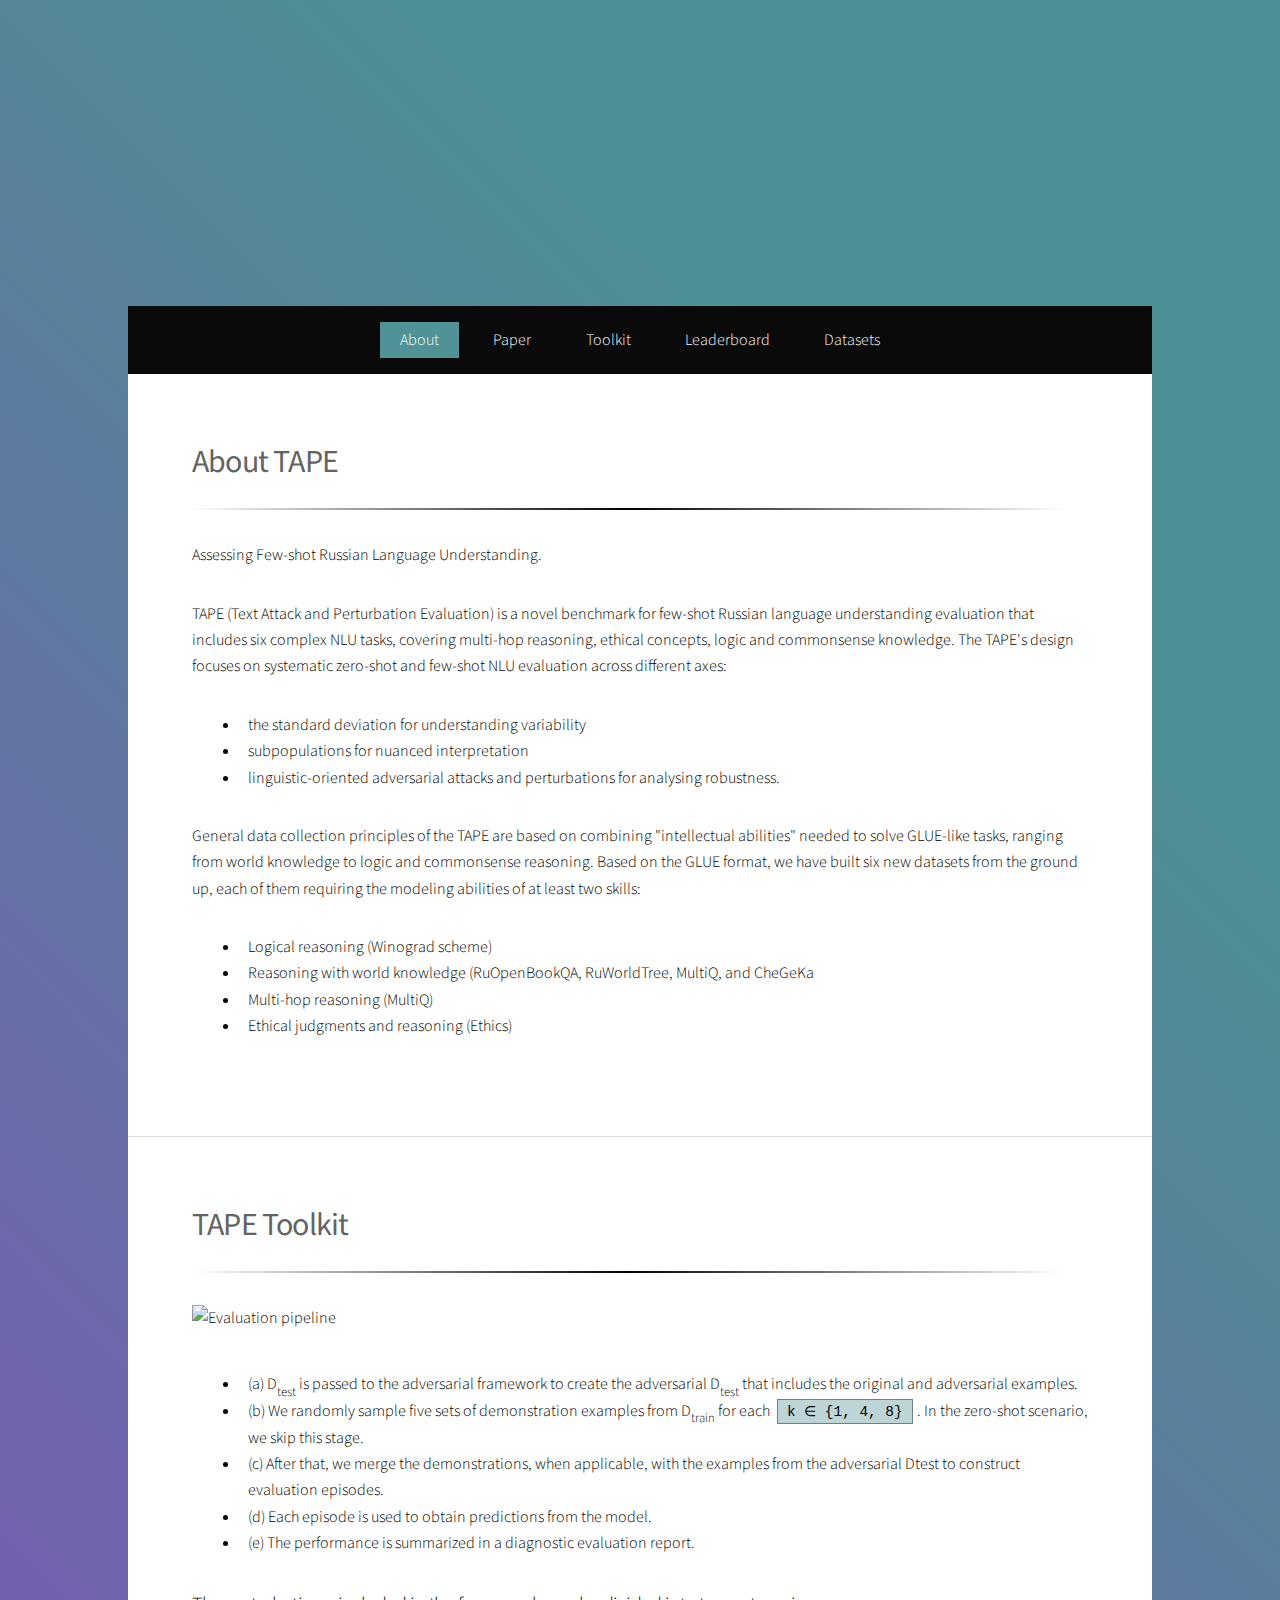
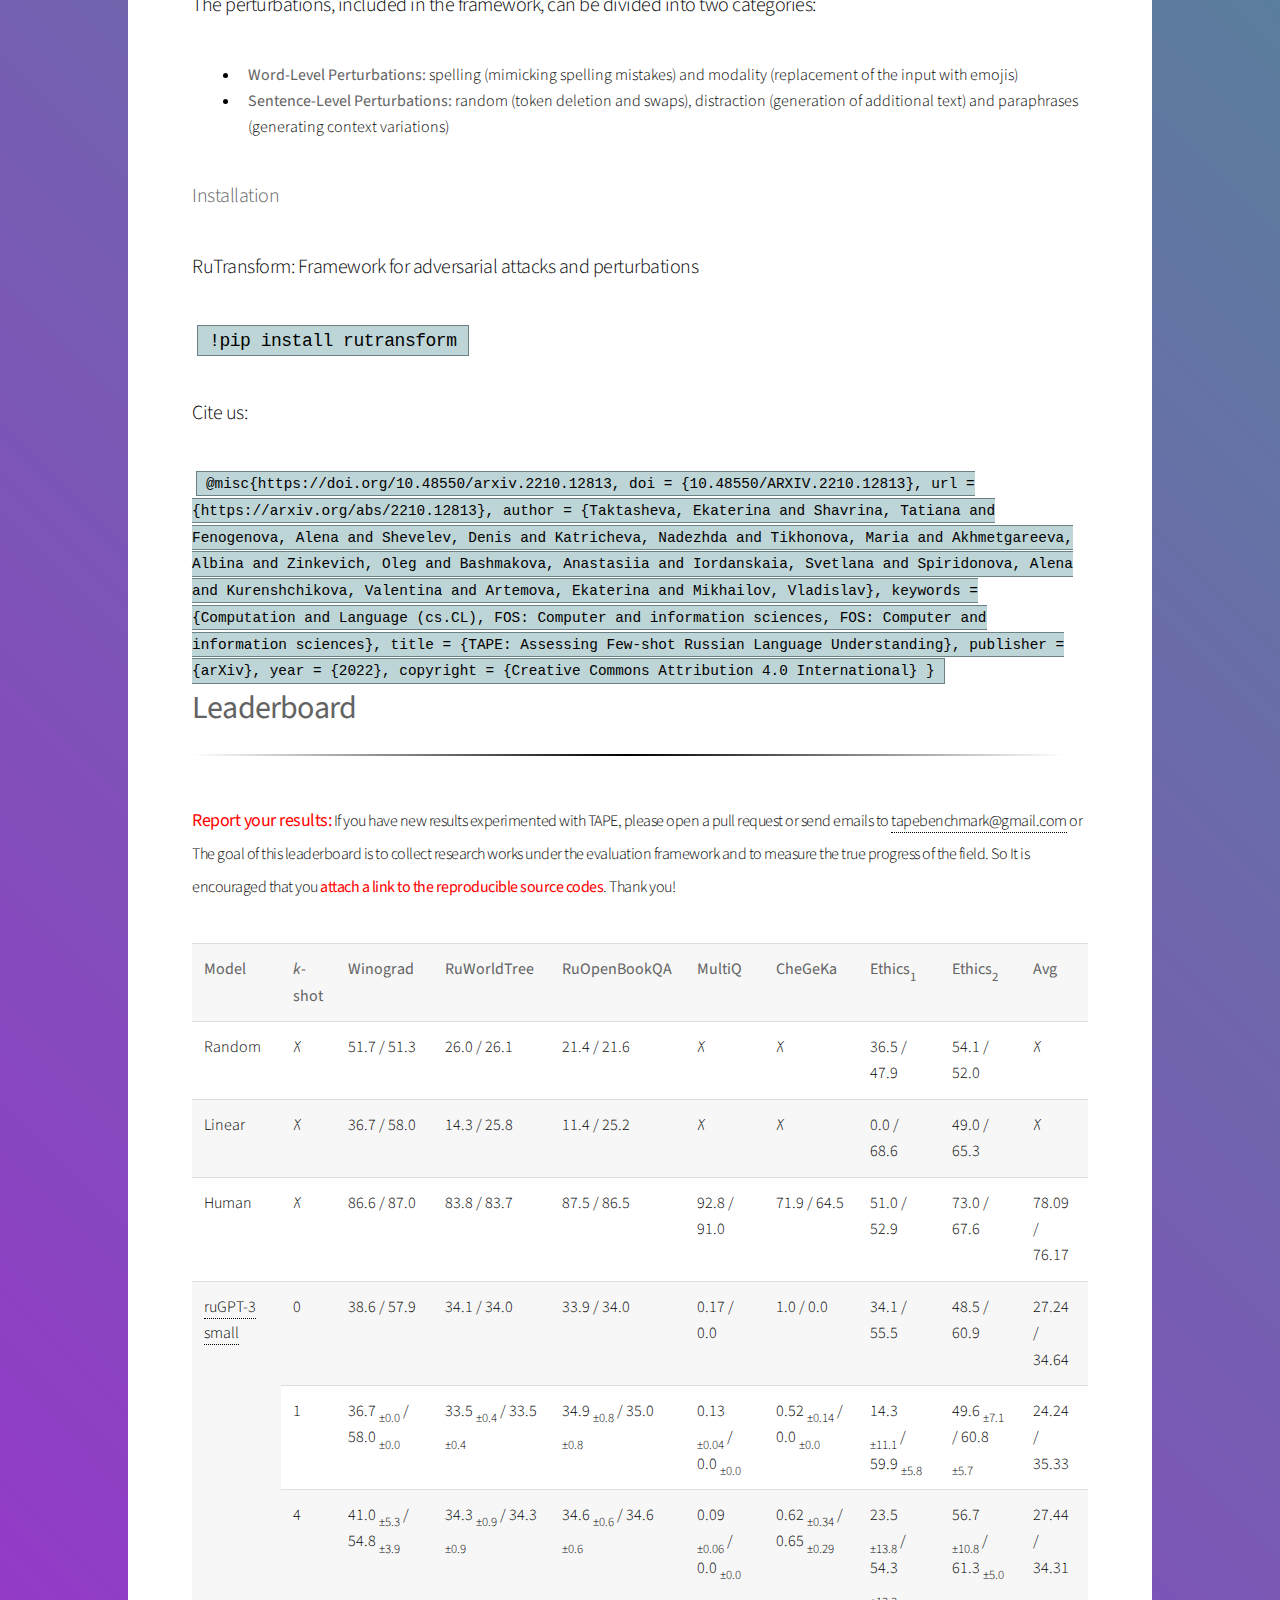
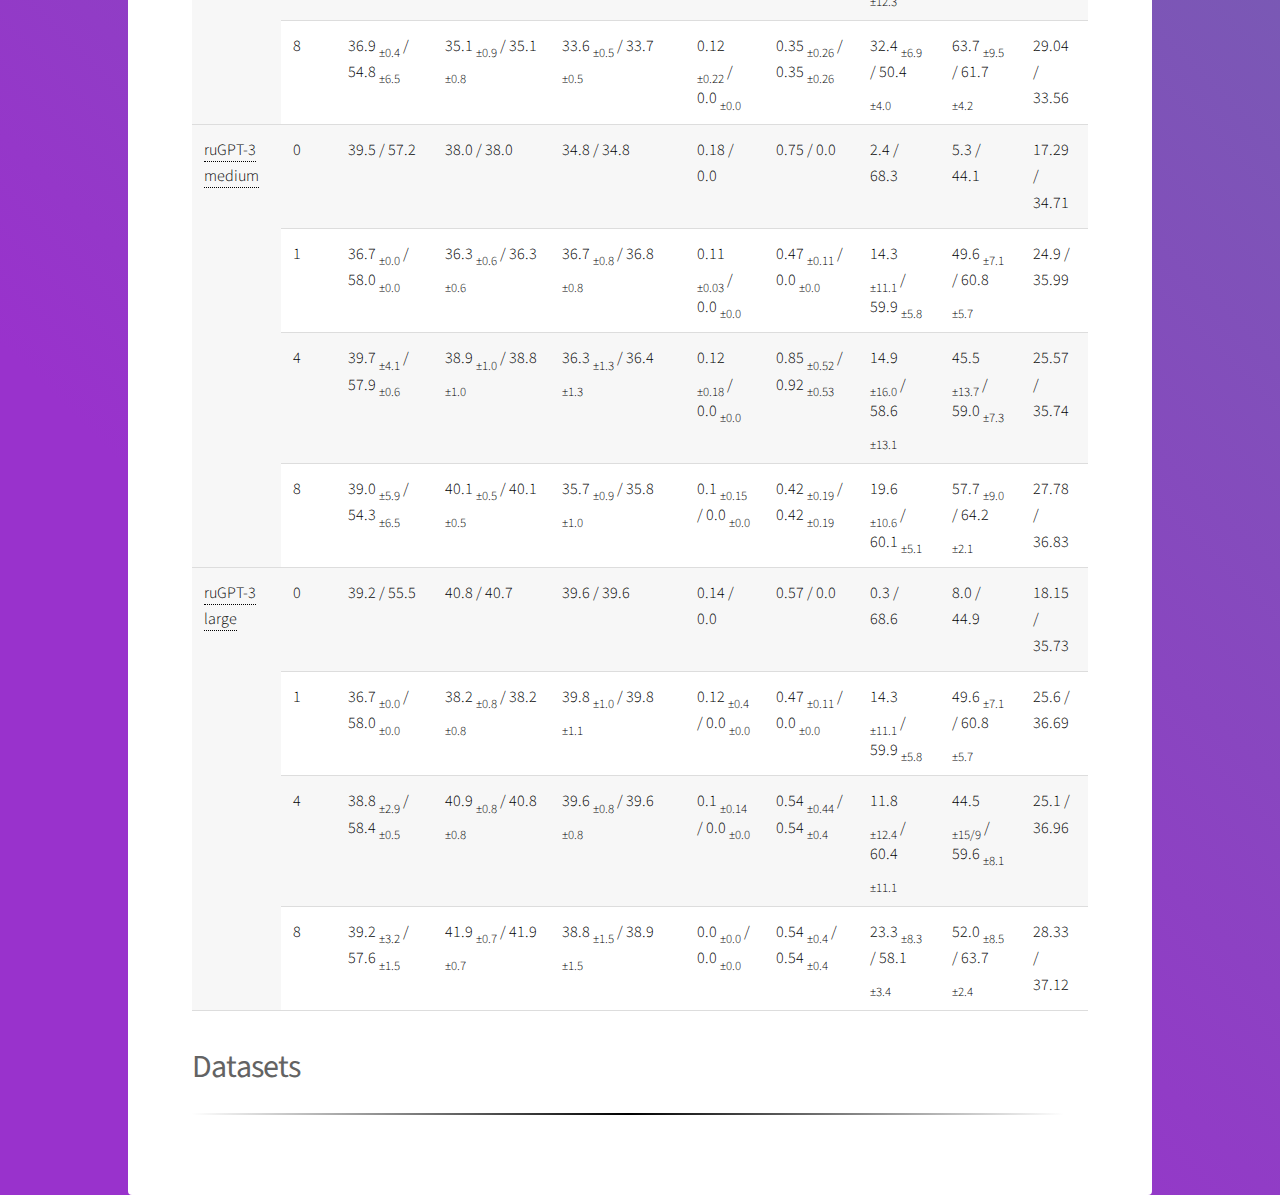
==== index.html @ 72613e5a "Update index.html" ====
<!DOCTYPE HTML>

<html xmlns="http://www.w3.org/1999/html" xmlns="http://www.w3.org/1999/html">
	<head>
		<title>TAPE Benchmark</title>
		<meta charset="utf-8" />
		<meta name="viewport" content="width=device-width, initial-scale=1, user-scalable=no" />
		<link rel="stylesheet" href="assets/css/main.css" />
		<noscript><link rel="stylesheet" href="assets/css/noscript.css" /></noscript>
	</head>
	<body class="is-preload">

		<!-- Wrapper -->
			<div id="wrapper">

				<!-- Header -->
					<header id="header" class="alt">
						<span class="logo"><img src="images/logo.png" alt="" /></span>
						<h1><strong>TAPE Benchmark: The Assessing Few-shot Russian Language Understanding</strong></h1>
					</header>

				<!-- Nav -->
					<nav id="nav">
						<ul>
							<li><a href="index.html#intro" class="active">About</a></li>
							<li><a href="https://arxiv.org/abs/2109.12742">Paper</a></li>
							<li><a href="index.html#toolkit">Toolkit</a></li>
							<li><a href="index.html#leaderboard">Leaderboard</a></li>
							<li><a href="index.html#datasets">Datasets</a></li>

						</ul>
					</nav>

				<!-- Main -->
					<div id="main">

						<!-- Introduction -->
							<section id="intro" class="main">
								<div class="spotlight">
									<div class="content">
										<header class="major">
											<h2><strong>About TAPE</strong></h2>
										</header>
										<p> Assessing Few-shot Russian Language Understanding.</p>

											<p>TAPE (Text Attack and Perturbation Evaluation) is a novel benchmark for few-shot Russian language understanding evaluation that includes six complex NLU tasks, covering multi-hop reasoning, ethical concepts, logic and commonsense knowledge. The TAPE's design focuses on systematic zero-shot and few-shot NLU evaluation across different axes:
											<ul><ul><ul>
												<li>the standard deviation for understanding variability
											</li>
											<li>subpopulations for nuanced interpretation</li>
											<li>linguistic-oriented adversarial attacks and perturbations for analysing robustness.
											</li>
											</ul></ul></ul>
											<p> General data collection principles of the TAPE are based on combining "intellectual abilities" needed to solve GLUE-like tasks, ranging from world knowledge to logic and commonsense reasoning. Based on the GLUE format, we have built six new datasets from the ground up, each of them requiring the modeling abilities of at least two skills:
												<ul><ul><ul><li> Logical reasoning (Winograd scheme)
												</li>
												<li> Reasoning with world knowledge (RuOpenBookQA, RuWorldTree, MultiQ, and CheGeKa</li>
												<li> Multi-hop reasoning (MultiQ)
												</li>
												<li> Ethical judgments and reasoning (Ethics)
												</li>
												</ul></ul></ul>
									</div>
								</div>
							</section>

						<!-- Second Section -->
							<section id="toolkit" class="main">
								<header class="major">
									<h2><strong>TAPE Toolkit</strong></h2>
									<img src="images/pipeline.png" alt="Evaluation pipeline" width="700">
									<p></p>
									
									<p><ul><ul><ul><li>(a) D<sub>test</sub> is passed to the adversarial framework to create the adversarial D<sub>test</sub> that includes the original and adversarial examples.</li>
									<li>(b) We randomly sample five sets of demonstration examples from D<sub>train</sub> for each <code>k ∈ {1, 4, 8}</code>. In the zero-shot scenario, we skip this stage.</li>
									<li>(c) After that, we merge the demonstrations, when applicable, with the examples from the adversarial Dtest to construct evaluation episodes.</li>
									<li>(d) Each episode is used to obtain predictions from the model.</li>
									<li>(e) The performance is summarized in a diagnostic evaluation report.</li>
										</ul></ul></ul>
									<p>The perturbations, included in the framework, can be divided into two categories:</p>

									<ul><ul><ul><li><strong>Word-Level Perturbations:</strong> spelling (mimicking spelling mistakes) and modality (replacement of the input with emojis)</li>
									<li><strong>Sentence-Level Perturbations:</strong> random (token deletion and swaps), distraction (generation of additional text) and paraphrases (generating context variations)</li>
									</ul></ul></ul>

									<p></p>
									
									<h3>Installation</h3>
									<p></p>
        
									      <p>RuTransform: Framework for adversarial attacks and perturbations</p>
										<p><code>!pip install rutransform</code></p>
									      <p></p>

									      <p>Cite us:</p>
        
									<div class="alert1 alert1-info" role="alert1"> <code>@misc{https://doi.org/10.48550/arxiv.2210.12813,
										doi = {10.48550/ARXIV.2210.12813},
										
										url = {https://arxiv.org/abs/2210.12813},
										
									   author = {Taktasheva, Ekaterina and Shavrina, Tatiana and Fenogenova, Alena and Shevelev, Denis and Katricheva, Nadezhda and Tikhonova, Maria and Akhmetgareeva, Albina and Zinkevich, Oleg and Bashmakova, Anastasiia and Iordanskaia, Svetlana and Spiridonova, Alena and Kurenshchikova, Valentina and Artemova, Ekaterina and Mikhailov, Vladislav},
										
										keywords = {Computation and Language (cs.CL), FOS: Computer and information sciences, FOS: Computer and information sciences},
										
										title = {TAPE: Assessing Few-shot Russian Language Understanding},
										
										publisher = {arXiv},
										
										year = {2022},
										
										copyright = {Creative Commons Attribution 4.0 International}
									  }</code>
									   </div>
						<!-- Get Started -->
							<section id="leaderboard" class="main">
								<header class="major">
									<h2><strong>Leaderboard</strong></h2>
								</header>
								<p align="left">
									<font size="3">
									<strong><font size="4" color="red">Report your results:</font></strong>
										If you have new results experimented with TAPE, please open a pull request or send emails to
										<a href = "mailto:tapebenchmark@gmail.com">tapebenchmark@gmail.com</a> or

										The goal of this leaderboard is to collect
											research works under the evaluation framework and to measure the true
										progress of the field.
										So It is encouraged that you <strong><font color="red">attach a link to the
										reproducible
										source codes</font></strong>. Thank you!

									</font>
								</p>
								        <table style="width:100%">
							
							  <tr>
							    <td><b>Model</b></td>
							    <td><b><i>k</i>-shot</b></td>
							    <td><b>Winograd</b></td>
							    <td><b>RuWorldTree</b></td>
							    <td><b>RuOpenBookQA</b></td>
							    <td><b>MultiQ</b></td>
							    <td><b>CheGeKa</b></td>
							    <td><b>Ethics<sub>1</sub></b></td>
							    <td><b>Ethics<sub>2</sub></b></td>
							    <td><b>Avg</b></td>
							  </tr>
							 <tr>
							   <td>Random</td>
							    <td>&#x2717;</td>
							    <td>51.7 / 51.3</td>
							    <td>26.0 / 26.1</td>
							    <td>21.4 / 21.6</td>
							    <td>&#x2717;</td>
							    <td>&#x2717;</td>
							    <td>36.5 / 47.9</td>
							    <td>54.1 / 52.0</td>
							    <td>&#x2717;</td>
							  </tr>

							  <tr>
							   <td>Linear</td>
							    <td>&#x2717;</td>
							    <td>36.7 / 58.0</td>
							    <td>14.3 / 25.8</td>
							    <td>11.4 / 25.2</td>
							    <td>&#x2717;</td>
							    <td>&#x2717;</td>
							    <td>0.0 / 68.6</td>
							    <td>49.0 / 65.3</td>
							    <td>&#x2717;</td>
							  </tr>

							  <tr>
							   <td>Human</td>
							    <td>&#x2717;</td>
							    <td>86.6 / 87.0</td>
							    <td>83.8 / 83.7</td>
							    <td>87.5 / 86.5</td>
							    <td>92.8 / 91.0</td>
							    <td>71.9 / 64.5</td>
							    <td>51.0 / 52.9</td>
							    <td>73.0 / 67.6</td>
							    <td>78.09 / 76.17</td>
							  </tr>

							  <tr>
							    <td rowspan="4"><a href="https://huggingface.co/sberbank-ai/rugpt3small_based_on_gpt2">ruGPT-3 small</a></td>
							    <td>0</td>
							    <td>38.6 / 57.9</td>
							    <td>34.1 / 34.0</td>
							    <td>33.9 / 34.0</td>
							    <td>0.17 / 0.0</td>
							    <td>1.0 / 0.0</td>
							    <td>34.1 / 55.5</td>
							    <td>48.5 / 60.9</td>
							    <td>27.24 / 34.64</td>
							  </tr>

							  <tr>
							    <td>1</td>
							    <td>36.7 <sub>&plusmn;0.0</sub> / 58.0 <sub>&plusmn;0.0</sub></td>
							    <td>33.5 <sub>&plusmn;0.4</sub> / 33.5 <sub>&plusmn;0.4</sub></td>
							    <td>34.9 <sub>&plusmn;0.8</sub> / 35.0 <sub>&plusmn;0.8</sub></td>
							    <td>0.13 <sub>&plusmn;0.04</sub> / 0.0 <sub>&plusmn;0.0</sub></td>
							    <td>0.52 <sub>&plusmn;0.14</sub> / 0.0 <sub>&plusmn;0.0</sub></td>
							    <td>14.3 <sub>&plusmn;11.1</sub> / 59.9 <sub>&plusmn;5.8</sub></td>
							    <td>49.6 <sub>&plusmn;7.1</sub> / 60.8 <sub>&plusmn;5.7</sub></td>
							    <td>24.24 / 35.33</td>
							  </tr>

							  <tr>
							    <td>4</td>
							    <td>41.0 <sub>&plusmn;5.3</sub> / 54.8 <sub>&plusmn;3.9</sub></td>
							    <td>34.3 <sub>&plusmn;0.9</sub> / 34.3 <sub>&plusmn;0.9</sub></td>
							    <td>34.6 <sub>&plusmn;0.6</sub> / 34.6 <sub>&plusmn;0.6</sub></td>
							    <td>0.09 <sub>&plusmn;0.06</sub> / 0.0 <sub>&plusmn;0.0</sub></td>
							    <td>0.62 <sub>&plusmn;0.34</sub> / 0.65 <sub>&plusmn;0.29</sub></td>
							    <td>23.5 <sub>&plusmn;13.8</sub> / 54.3 <sub>&plusmn;12.3</sub></td>
							    <td>56.7 <sub>&plusmn;10.8</sub> / 61.3 <sub>&plusmn;5.0</sub></td>
							    <td>27.44 / 34.31</td>
							  </tr>

							  <tr>
							    <td>8</td>
							    <td>36.9 <sub>&plusmn;0.4</sub> / 54.8 <sub>&plusmn;6.5</sub></td>
							    <td>35.1 <sub>&plusmn;0.9</sub> / 35.1 <sub>&plusmn;0.8</sub></td>
							    <td>33.6 <sub>&plusmn;0.5</sub> / 33.7 <sub>&plusmn;0.5</sub></td>
							    <td>0.12 <sub>&plusmn;0.22</sub> / 0.0 <sub>&plusmn;0.0</sub></td>
							    <td>0.35 <sub>&plusmn;0.26</sub> / 0.35 <sub>&plusmn;0.26</sub></td>
							    <td>32.4 <sub>&plusmn;6.9</sub> / 50.4 <sub>&plusmn;4.0</sub></td>
							    <td>63.7 <sub>&plusmn;9.5</sub> / 61.7 <sub>&plusmn;4.2</sub></td>
							    <td>29.04 / 33.56</td>
							  </tr>


							  <tr>
							    <td rowspan="4"><a href="https://huggingface.co/sberbank-ai/rugpt3medium_based_on_gpt2">ruGPT-3 medium</a></td>
							    <td>0</td>
							    <td>39.5 / 57.2</td>
							    <td>38.0 / 38.0</td>
							    <td>34.8 / 34.8</td>
							    <td>0.18 / 0.0</td>
							    <td>0.75 / 0.0</td>
							    <td>2.4 / 68.3</td>
							    <td>5.3 / 44.1</td>
							    <td>17.29 / 34.71</td>
							  </tr>

							  <tr>
							    <td>1</td>
							    <td>36.7 <sub>&plusmn;0.0</sub> / 58.0 <sub>&plusmn;0.0</sub></td>
							    <td>36.3 <sub>&plusmn;0.6</sub> / 36.3 <sub>&plusmn;0.6</sub></td>
							    <td>36.7 <sub>&plusmn;0.8</sub> / 36.8 <sub>&plusmn;0.8</sub></td>
							    <td>0.11 <sub>&plusmn;0.03</sub> / 0.0 <sub>&plusmn;0.0</sub></td>
							    <td>0.47 <sub>&plusmn;0.11</sub> / 0.0 <sub>&plusmn;0.0</sub></td>
							    <td>14.3 <sub>&plusmn;11.1</sub> / 59.9 <sub>&plusmn;5.8</sub></td>
							    <td>49.6 <sub>&plusmn;7.1</sub> / 60.8 <sub>&plusmn;5.7</sub></td>
							    <td>24.9 / 35.99</td>
							  </tr>

							  <tr>
							    <td>4</td>
							    <td>39.7 <sub>&plusmn;4.1</sub> / 57.9 <sub>&plusmn;0.6</sub></td>
							    <td>38.9 <sub>&plusmn;1.0</sub> / 38.8 <sub>&plusmn;1.0</sub></td>
							    <td>36.3 <sub>&plusmn;1.3</sub> / 36.4 <sub>&plusmn;1.3</sub></td>
							    <td>0.12 <sub>&plusmn;0.18</sub> / 0.0 <sub>&plusmn;0.0</sub></td>
							    <td>0.85 <sub>&plusmn;0.52</sub> / 0.92 <sub>&plusmn;0.53</sub></td>
							    <td>14.9 <sub>&plusmn;16.0</sub> / 58.6 <sub>&plusmn;13.1</sub></td>
							    <td>45.5 <sub>&plusmn;13.7</sub> / 59.0 <sub>&plusmn;7.3</sub></td>
							    <td>25.57 / 35.74</td>
							  </tr>

							  <tr>
							    <td>8</td>
							    <td>39.0 <sub>&plusmn;5.9</sub> / 54.3 <sub>&plusmn;6.5</sub></td>
							    <td>40.1 <sub>&plusmn;0.5</sub> / 40.1 <sub>&plusmn;0.5</sub></td>
							    <td>35.7 <sub>&plusmn;0.9</sub> / 35.8 <sub>&plusmn;1.0</sub></td>
							    <td>0.1 <sub>&plusmn;0.15</sub> / 0.0 <sub>&plusmn;0.0</sub></td>
							    <td>0.42 <sub>&plusmn;0.19</sub> / 0.42 <sub>&plusmn;0.19</sub></td>
							    <td>19.6 <sub>&plusmn;10.6</sub> / 60.1 <sub>&plusmn;5.1</sub></td>
							    <td>57.7 <sub>&plusmn;9.0</sub> / 64.2 <sub>&plusmn;2.1</sub></td>
							    <td>27.78 / 36.83</td>
							  </tr>


							  <tr>
							    <td rowspan="4"><a href="https://huggingface.co/sberbank-ai/rugpt3large_based_on_gpt2">ruGPT-3 large</a></td>
							    <td>0</td>
							    <td>39.2 / 55.5</td>
							    <td>40.8 / 40.7</td>
							    <td>39.6 / 39.6</td>
							    <td>0.14 / 0.0</td>
							    <td>0.57 / 0.0</td>
							    <td>0.3 / 68.6</td>
							    <td>8.0 / 44.9</td>
							    <td>18.15 / 35.73</td>
							  </tr>

							  <tr>
							    <td>1</td>
							    <td>36.7 <sub>&plusmn;0.0</sub> / 58.0 <sub>&plusmn;0.0</sub></td>
							    <td>38.2 <sub>&plusmn;0.8</sub> / 38.2 <sub>&plusmn;0.8</sub></td>
							    <td>39.8 <sub>&plusmn;1.0</sub> / 39.8 <sub>&plusmn;1.1</sub></td>
							    <td>0.12 <sub>&plusmn;0.4</sub> / 0.0 <sub>&plusmn;0.0</sub></td>
							    <td>0.47 <sub>&plusmn;0.11</sub> / 0.0 <sub>&plusmn;0.0</sub></td>
							    <td>14.3 <sub>&plusmn;11.1</sub> / 59.9 <sub>&plusmn;5.8</sub></td>
							    <td>49.6 <sub>&plusmn;7.1</sub> / 60.8 <sub>&plusmn;5.7</sub></td>
							    <td>25.6 / 36.69</td>
							  </tr>

							  <tr>
							    <td>4</td>
							    <td>38.8 <sub>&plusmn;2.9</sub> / 58.4 <sub>&plusmn;0.5</sub></td>
							    <td>40.9 <sub>&plusmn;0.8</sub> / 40.8 <sub>&plusmn;0.8</sub></td>
							    <td>39.6 <sub>&plusmn;0.8</sub> / 39.6 <sub>&plusmn;0.8</sub></td>
							    <td>0.1 <sub>&plusmn;0.14</sub> / 0.0 <sub>&plusmn;0.0</sub></td>
							    <td>0.54 <sub>&plusmn;0.44</sub> / 0.54 <sub>&plusmn;0.4</sub></td>
							    <td>11.8 <sub>&plusmn;12.4</sub> / 60.4 <sub>&plusmn;11.1</sub></td>
							    <td>44.5 <sub>&plusmn;15/9</sub> / 59.6 <sub>&plusmn;8.1</sub></td>
							    <td>25.1 / 36.96</td>
							  </tr>

							  <tr>
							    <td>8</td>
							    <td>39.2 <sub>&plusmn;3.2</sub> / 57.6 <sub>&plusmn;1.5</sub></td>
							    <td>41.9 <sub>&plusmn;0.7</sub> / 41.9 <sub>&plusmn;0.7</sub></td>
							    <td>38.8 <sub>&plusmn;1.5</sub> / 38.9 <sub>&plusmn;1.5</sub></td>
							    <td>0.0 <sub>&plusmn;0.0</sub> / 0.0 <sub>&plusmn;0.0</sub></td>
							    <td>0.54 <sub>&plusmn;0.4</sub> / 0.54 <sub>&plusmn;0.4</sub></td>
							    <td>23.3 <sub>&plusmn;8.3</sub> / 58.1 <sub>&plusmn;3.4</sub></td>
							    <td>52.0 <sub>&plusmn;8.5</sub> / 63.7 <sub>&plusmn;2.4</sub></td>
							    <td>28.33 / 37.12</td>
							  </tr>

							  
							</table>
									

								</tbody>
							</section>
						<section id="datasets" class="main">
								<header class="major">
									<h2><strong>Datasets</strong></h2>
								</header>
							
							
						</section>

					</div>

			</div>

		<!-- Scripts -->
			<script src="assets/js/jquery.min.js"></script>
			<script src="assets/js/jquery.scrollex.min.js"></script>
			<script src="assets/js/jquery.scrolly.min.js"></script>
			<script src="assets/js/browser.min.js"></script>
			<script src="assets/js/breakpoints.min.js"></script>
			<script src="assets/js/util.js"></script>
			<script src="assets/js/main.js"></script>

	</body>
</html>
---- assets/css/main.css ----
@import url(fontawesome-all.min.css);
@import 'https://fonts.googleapis.com/css?family=Source+Sans+Pro:300,400';

/*
	Stellar by HTML5 UP
	html5up.net | @ajlkn
	Free for personal and commercial use under the CCA 3.0 license (html5up.net/license)
*/

html, body, div, span, applet, object,
iframe, h1, h2, h3, h4, h5, h6, p, blockquote,
pre, a, abbr, acronym, address, big, cite,
code, del, dfn, em, img, ins, kbd, q, s, samp,
small, strike, strong, sub, sup, tt, var, b,
u, i, center, dl, dt, dd, ol, ul, li, fieldset,
form, label, legend, table, caption, tbody,
tfoot, thead, tr, th, td, article, aside,
canvas, details, embed, figure, figcaption,
footer, header, hgroup, menu, nav, output, ruby,
section, summary, time, mark, audio, video {
	margin: 0;
	padding: 0;
	border: 0;
	font-size: 100%;
	font: inherit;
	vertical-align: baseline;}

article, aside, details, figcaption, figure,
footer, header, hgroup, menu, nav, section {
	display: block;}

body {
	line-height: 1;
}

ol, ul {
	list-style: none;
}

blockquote, q {
	quotes: none;
}

	blockquote:before, blockquote:after, q:before, q:after {
		content: '';
		content: none;
	}

table {
	border-collapse: collapse;
	border-spacing: 0;
}

body {
	-webkit-text-size-adjust: none;
}

mark {
	background-color: transparent;
	color: inherit;
}

input::-moz-focus-inner {
	border: 0;
	padding: 0;
}

input, select, textarea {
	-moz-appearance: none;
	-webkit-appearance: none;
	-ms-appearance: none;
	appearance: none;
}

/* Basic */

	@-ms-viewport {
		width: device-width;
	}

	body {
		-ms-overflow-style: scrollbar;
	}

	@media screen and (max-width: 480px) {

		html, body {
			min-width: 320px;
		}

	}

	html {
		box-sizing: border-box;
	}

	*, *:before, *:after {
		box-sizing: inherit;
	}

	body {
		background-color: #cdc4cc;
		background-image: url("images/overlay.png"), -moz-linear-gradient(45deg, #e37682 15%, #5f4d93 85%);
		background-image: url("images/overlay.png"), -webkit-linear-gradient(45deg, #e37682 15%, #5f4d93 85%);
		background-image: url("images/overlay.png"), -ms-linear-gradient(45deg, #e37682 15%, #5f4d93 85%);
		background-image: url(images/overlay.png), linear-gradient(45deg, #9932cc 15%, #4d9093 85%);
	}

		body.is-preload *, body.is-preload *:before, body.is-preload *:after {
			-moz-animation: none !important;
			-webkit-animation: none !important;
			-ms-animation: none !important;
			animation: none !important;
			-moz-transition: none !important;
			-webkit-transition: none !important;
			-ms-transition: none !important;
			transition: none !important;
		}

/* Type */

	body {
		background-color: #935d8c;
		color: rgba(255, 255, 255, 0.65);
	}

	body, input, select, textarea {
		font-family: "Source Sans Pro", Helvetica, sans-serif;
		font-size: 17pt;
		font-weight: 300;
		line-height: 1.65;
	}

		@media screen and (max-width: 1680px) {

			body, input, select, textarea {
				font-size: 14pt;
			}

		}

		@media screen and (max-width: 1280px) {

			body, input, select, textarea {
				font-size: 12pt;
			}

		}

		@media screen and (max-width: 360px) {

			body, input, select, textarea {
				font-size: 11pt;
			}

		}

	a {
		-moz-transition: color 0.2s ease, border-bottom 0.2s ease;
		-webkit-transition: color 0.2s ease, border-bottom 0.2s ease;
		-ms-transition: color 0.2s ease, border-bottom 0.2s ease;
		transition: color 0.2s ease, border-bottom 0.2s ease;
		text-decoration: none;
		border-bottom: dotted 1px;
		color: inherit;
	}

		a:hover {
			border-bottom-color: transparent;
		}

	strong, b {
		font-weight: 400;
	}

	em, i {
		font-style: italic;
	}

	p {
		margin: 0 0 2em 0;
	}

		p.content {
			-moz-columns: 20em 2;
			-webkit-columns: 20em 2;
			-ms-columns: 20em 2;
			columns: 20em 2;
			-moz-column-gap: 2em;
			-webkit-column-gap: 2em;
			-ms-column-gap: 2em;
			column-gap: 2em;
			text-align: justify;
		}

	h1, h2, h3, h4, h5, h6 {
		font-weight: 300;
		line-height: 1.5;
		margin: 0 0 0.7em 0;
		letter-spacing: -0.025em;
	}

		h1 a, h2 a, h3 a, h4 a, h5 a, h6 a {
			color: inherit;
			text-decoration: none;
		}

	h1 {
		font-size: 2.5em;
		line-height: 1.2;
	}

	h2 {
		font-size: 1.5em;
	}

	h3 {
		font-size: 1.25em;
	}

	h4 {
		font-size: 1.1em;
	}

	h5 {
		font-size: 0.9em;
	}

	h6 {
		font-size: 0.7em;
	}

	@media screen and (max-width: 736px) {

		h1 {
			font-size: 2em;
		}

	}

	sub {
		font-size: 0.8em;
		position: relative;
		top: 0.5em;
	}

	sup {
		font-size: 0.8em;
		position: relative;
		top: -0.5em;
	}

	blockquote {
		border-left: solid 4px;
		font-style: italic;
		margin: 0 0 2em 0;
		padding: 0.5em 0 0.5em 2em;
	}

	code {
		/* border-radius: 8px; */
		border: solid 1px;
		font-family: "Courier New", monospace;
		font-size: 0.9em;
		margin: 0 0.25em;
		padding: 0.25em 0.65em;
	}

	pre {
		-webkit-overflow-scrolling: touch;
		font-family: "Courier New", monospace;
		font-size: 0.9em;
		margin: 0 0 2em 0;
	}

		pre code {
			display: block;
			line-height: 1.75;
			padding: 1em 1.5em;
			overflow-x: auto;
		}

	hr {
		border: 0;
		border-bottom: solid 1px;
		margin: 2em 0;
	}

		hr.major {
			margin: 3em 0;
		}

	.align-left {
		text-align: left;
	}

	.align-center {
		text-align: center;
	}

	.align-right {
		text-align: right;
	}

	input, select, textarea {
		color: #ffffff;
	}

	a:hover {
		color: #ffffff;
	}

	strong, b {
		color: #ffffff;
	}

	h1, h2, h3, h4, h5, h6 {
		color: #ffffff;
	}

	blockquote {
		border-left-color: rgba(255, 255, 255, 0.35);
	}

	code {
		background: rgb(26 12 12);
		border-color: rgb(0 0 0);
	}

	hr {
		border-bottom-color: rgba(255, 255, 255, 0.35);
	}

/* Row */

	.row {
		display: flex;
		flex-wrap: wrap;
		box-sizing: border-box;
		align-items: stretch;
	}

		.row > * {
			box-sizing: border-box;
		}

		.row.gtr-uniform > * > :last-child {
			margin-bottom: 0;
		}

		.row.aln-left {
			justify-content: flex-start;
		}

		.row.aln-center {
			justify-content: center;
		}

		.row.aln-right {
			justify-content: flex-end;
		}

		.row.aln-top {
			align-items: flex-start;
		}

		.row.aln-middle {
			align-items: center;
		}

		.row.aln-bottom {
			align-items: flex-end;
		}

		.row > .imp {
			order: -1;
		}

		.row > .col-1 {
			width: 8.33333%;
		}

		.row > .off-1 {
			margin-left: 8.33333%;
		}

		.row > .col-2 {
			width: 16.66667%;
		}

		.row > .off-2 {
			margin-left: 16.66667%;
		}

		.row > .col-3 {
			width: 25%;
		}

		.row > .off-3 {
			margin-left: 25%;
		}

		.row > .col-4 {
			width: 33.33333%;
		}

		.row > .off-4 {
			margin-left: 33.33333%;
		}

		.row > .col-5 {
			width: 41.66667%;
		}

		.row > .off-5 {
			margin-left: 41.66667%;
		}

		.row > .col-6 {
			width: 50%;
		}

		.row > .off-6 {
			margin-left: 50%;
		}

		.row > .col-7 {
			width: 58.33333%;
		}

		.row > .off-7 {
			margin-left: 58.33333%;
		}

		.row > .col-8 {
			width: 66.66667%;
		}

		.row > .off-8 {
			margin-left: 66.66667%;
		}

		.row > .col-9 {
			width: 75%;
		}

		.row > .off-9 {
			margin-left: 75%;
		}

		.row > .col-10 {
			width: 83.33333%;
		}

		.row > .off-10 {
			margin-left: 83.33333%;
		}

		.row > .col-11 {
			width: 91.66667%;
		}

		.row > .off-11 {
			margin-left: 91.66667%;
		}

		.row > .col-12 {
			width: 100%;
		}

		.row > .off-12 {
			margin-left: 100%;
		}

		.row.gtr-0 {
			margin-top: 0;
			margin-left: 0em;
		}

			.row.gtr-0 > * {
				padding: 0 0 0 0em;
			}

			.row.gtr-0.gtr-uniform {
				margin-top: 0em;
			}

				.row.gtr-0.gtr-uniform > * {
					padding-top: 0em;
				}

		.row.gtr-25 {
			margin-top: 0;
			margin-left: -0.375em;
		}

			.row.gtr-25 > * {
				padding: 0 0 0 0.375em;
			}

			.row.gtr-25.gtr-uniform {
				margin-top: -0.375em;
			}

				.row.gtr-25.gtr-uniform > * {
					padding-top: 0.375em;
				}

		.row.gtr-50 {
			margin-top: 0;
			margin-left: -0.75em;
		}

			.row.gtr-50 > * {
				padding: 0 0 0 0.75em;
			}

			.row.gtr-50.gtr-uniform {
				margin-top: -0.75em;
			}

				.row.gtr-50.gtr-uniform > * {
					padding-top: 0.75em;
				}

		.row {
			margin-top: 0;
			margin-left: -1.5em;
		}

			.row > * {
				padding: 0 0 0 1.5em;
			}

			.row.gtr-uniform {
				margin-top: -1.5em;
			}

				.row.gtr-uniform > * {
					padding-top: 1.5em;
				}

		.row.gtr-150 {
			margin-top: 0;
			margin-left: -2.25em;
		}

			.row.gtr-150 > * {
				padding: 0 0 0 2.25em;
			}

			.row.gtr-150.gtr-uniform {
				margin-top: -2.25em;
			}

				.row.gtr-150.gtr-uniform > * {
					padding-top: 2.25em;
				}

		.row.gtr-200 {
			margin-top: 0;
			margin-left: -3em;
		}

			.row.gtr-200 > * {
				padding: 0 0 0 3em;
			}

			.row.gtr-200.gtr-uniform {
				margin-top: -3em;
			}

				.row.gtr-200.gtr-uniform > * {
					padding-top: 3em;
				}

		@media screen and (max-width: 1680px) {

			.row {
				display: flex;
				flex-wrap: wrap;
				box-sizing: border-box;
				align-items: stretch;
			}

				.row > * {
					box-sizing: border-box;
				}

				.row.gtr-uniform > * > :last-child {
					margin-bottom: 0;
				}

				.row.aln-left {
					justify-content: flex-start;
				}

				.row.aln-center {
					justify-content: center;
				}

				.row.aln-right {
					justify-content: flex-end;
				}

				.row.aln-top {
					align-items: flex-start;
				}

				.row.aln-middle {
					align-items: center;
				}

				.row.aln-bottom {
					align-items: flex-end;
				}

				.row > .imp-xlarge {
					order: -1;
				}

				.row > .col-1-xlarge {
					width: 8.33333%;
				}

				.row > .off-1-xlarge {
					margin-left: 8.33333%;
				}

				.row > .col-2-xlarge {
					width: 16.66667%;
				}

				.row > .off-2-xlarge {
					margin-left: 16.66667%;
				}

				.row > .col-3-xlarge {
					width: 25%;
				}

				.row > .off-3-xlarge {
					margin-left: 25%;
				}

				.row > .col-4-xlarge {
					width: 33.33333%;
				}

				.row > .off-4-xlarge {
					margin-left: 33.33333%;
				}

				.row > .col-5-xlarge {
					width: 41.66667%;
				}

				.row > .off-5-xlarge {
					margin-left: 41.66667%;
				}

				.row > .col-6-xlarge {
					width: 50%;
				}

				.row > .off-6-xlarge {
					margin-left: 50%;
				}

				.row > .col-7-xlarge {
					width: 58.33333%;
				}

				.row > .off-7-xlarge {
					margin-left: 58.33333%;
				}

				.row > .col-8-xlarge {
					width: 66.66667%;
				}

				.row > .off-8-xlarge {
					margin-left: 66.66667%;
				}

				.row > .col-9-xlarge {
					width: 75%;
				}

				.row > .off-9-xlarge {
					margin-left: 75%;
				}

				.row > .col-10-xlarge {
					width: 83.33333%;
				}

				.row > .off-10-xlarge {
					margin-left: 83.33333%;
				}

				.row > .col-11-xlarge {
					width: 91.66667%;
				}

				.row > .off-11-xlarge {
					margin-left: 91.66667%;
				}

				.row > .col-12-xlarge {
					width: 100%;
				}

				.row > .off-12-xlarge {
					margin-left: 100%;
				}

				.row.gtr-0 {
					margin-top: 0;
					margin-left: 0em;
				}

					.row.gtr-0 > * {
						padding: 0 0 0 0em;
					}

					.row.gtr-0.gtr-uniform {
						margin-top: 0em;
					}

						.row.gtr-0.gtr-uniform > * {
							padding-top: 0em;
						}

				.row.gtr-25 {
					margin-top: 0;
					margin-left: -0.375em;
				}

					.row.gtr-25 > * {
						padding: 0 0 0 0.375em;
					}

					.row.gtr-25.gtr-uniform {
						margin-top: -0.375em;
					}

						.row.gtr-25.gtr-uniform > * {
							padding-top: 0.375em;
						}

				.row.gtr-50 {
					margin-top: 0;
					margin-left: -0.75em;
				}

					.row.gtr-50 > * {
						padding: 0 0 0 0.75em;
					}

					.row.gtr-50.gtr-uniform {
						margin-top: -0.75em;
					}

						.row.gtr-50.gtr-uniform > * {
							padding-top: 0.75em;
						}

				.row {
					margin-top: 0;
					margin-left: -1.5em;
				}

					.row > * {
						padding: 0 0 0 1.5em;
					}

					.row.gtr-uniform {
						margin-top: -1.5em;
					}

						.row.gtr-uniform > * {
							padding-top: 1.5em;
						}

				.row.gtr-150 {
					margin-top: 0;
					margin-left: -2.25em;
				}

					.row.gtr-150 > * {
						padding: 0 0 0 2.25em;
					}

					.row.gtr-150.gtr-uniform {
						margin-top: -2.25em;
					}

						.row.gtr-150.gtr-uniform > * {
							padding-top: 2.25em;
						}

				.row.gtr-200 {
					margin-top: 0;
					margin-left: -3em;
				}

					.row.gtr-200 > * {
						padding: 0 0 0 3em;
					}

					.row.gtr-200.gtr-uniform {
						margin-top: -3em;
					}

						.row.gtr-200.gtr-uniform > * {
							padding-top: 3em;
						}

		}

		@media screen and (max-width: 1280px) {

			.row {
				display: flex;
				flex-wrap: wrap;
				box-sizing: border-box;
				align-items: stretch;
			}

				.row > * {
					box-sizing: border-box;
				}

				.row.gtr-uniform > * > :last-child {
					margin-bottom: 0;
				}

				.row.aln-left {
					justify-content: flex-start;
				}

				.row.aln-center {
					justify-content: center;
				}

				.row.aln-right {
					justify-content: flex-end;
				}

				.row.aln-top {
					align-items: flex-start;
				}

				.row.aln-middle {
					align-items: center;
				}

				.row.aln-bottom {
					align-items: flex-end;
				}

				.row > .imp-large {
					order: -1;
				}

				.row > .col-1-large {
					width: 8.33333%;
				}

				.row > .off-1-large {
					margin-left: 8.33333%;
				}

				.row > .col-2-large {
					width: 16.66667%;
				}

				.row > .off-2-large {
					margin-left: 16.66667%;
				}

				.row > .col-3-large {
					width: 25%;
				}

				.row > .off-3-large {
					margin-left: 25%;
				}

				.row > .col-4-large {
					width: 33.33333%;
				}

				.row > .off-4-large {
					margin-left: 33.33333%;
				}

				.row > .col-5-large {
					width: 41.66667%;
				}

				.row > .off-5-large {
					margin-left: 41.66667%;
				}

				.row > .col-6-large {
					width: 50%;
				}

				.row > .off-6-large {
					margin-left: 50%;
				}

				.row > .col-7-large {
					width: 58.33333%;
				}

				.row > .off-7-large {
					margin-left: 58.33333%;
				}

				.row > .col-8-large {
					width: 66.66667%;
				}

				.row > .off-8-large {
					margin-left: 66.66667%;
				}

				.row > .col-9-large {
					width: 75%;
				}

				.row > .off-9-large {
					margin-left: 75%;
				}

				.row > .col-10-large {
					width: 83.33333%;
				}

				.row > .off-10-large {
					margin-left: 83.33333%;
				}

				.row > .col-11-large {
					width: 91.66667%;
				}

				.row > .off-11-large {
					margin-left: 91.66667%;
				}

				.row > .col-12-large {
					width: 100%;
				}

				.row > .off-12-large {
					margin-left: 100%;
				}

				.row.gtr-0 {
					margin-top: 0;
					margin-left: 0em;
				}

					.row.gtr-0 > * {
						padding: 0 0 0 0em;
					}

					.row.gtr-0.gtr-uniform {
						margin-top: 0em;
					}

						.row.gtr-0.gtr-uniform > * {
							padding-top: 0em;
						}

				.row.gtr-25 {
					margin-top: 0;
					margin-left: -0.375em;
				}

					.row.gtr-25 > * {
						padding: 0 0 0 0.375em;
					}

					.row.gtr-25.gtr-uniform {
						margin-top: -0.375em;
					}

						.row.gtr-25.gtr-uniform > * {
							padding-top: 0.375em;
						}

				.row.gtr-50 {
					margin-top: 0;
					margin-left: -0.75em;
				}

					.row.gtr-50 > * {
						padding: 0 0 0 0.75em;
					}

					.row.gtr-50.gtr-uniform {
						margin-top: -0.75em;
					}

						.row.gtr-50.gtr-uniform > * {
							padding-top: 0.75em;
						}

				.row {
					margin-top: 0;
					margin-left: -1.5em;
				}

					.row > * {
						padding: 0 0 0 1.5em;
					}

					.row.gtr-uniform {
						margin-top: -1.5em;
					}

						.row.gtr-uniform > * {
							padding-top: 1.5em;
						}

				.row.gtr-150 {
					margin-top: 0;
					margin-left: -2.25em;
				}

					.row.gtr-150 > * {
						padding: 0 0 0 2.25em;
					}

					.row.gtr-150.gtr-uniform {
						margin-top: -2.25em;
					}

						.row.gtr-150.gtr-uniform > * {
							padding-top: 2.25em;
						}

				.row.gtr-200 {
					margin-top: 0;
					margin-left: -3em;
				}

					.row.gtr-200 > * {
						padding: 0 0 0 3em;
					}

					.row.gtr-200.gtr-uniform {
						margin-top: -3em;
					}

						.row.gtr-200.gtr-uniform > * {
							padding-top: 3em;
						}

		}

		@media screen and (max-width: 980px) {

			.row {
				display: flex;
				flex-wrap: wrap;
				box-sizing: border-box;
				align-items: stretch;
			}

				.row > * {
					box-sizing: border-box;
				}

				.row.gtr-uniform > * > :last-child {
					margin-bottom: 0;
				}

				.row.aln-left {
					justify-content: flex-start;
				}

				.row.aln-center {
					justify-content: center;
				}

				.row.aln-right {
					justify-content: flex-end;
				}

				.row.aln-top {
					align-items: flex-start;
				}

				.row.aln-middle {
					align-items: center;
				}

				.row.aln-bottom {
					align-items: flex-end;
				}

				.row > .imp-medium {
					order: -1;
				}

				.row > .col-1-medium {
					width: 8.33333%;
				}

				.row > .off-1-medium {
					margin-left: 8.33333%;
				}

				.row > .col-2-medium {
					width: 16.66667%;
				}

				.row > .off-2-medium {
					margin-left: 16.66667%;
				}

				.row > .col-3-medium {
					width: 25%;
				}

				.row > .off-3-medium {
					margin-left: 25%;
				}

				.row > .col-4-medium {
					width: 33.33333%;
				}

				.row > .off-4-medium {
					margin-left: 33.33333%;
				}

				.row > .col-5-medium {
					width: 41.66667%;
				}

				.row > .off-5-medium {
					margin-left: 41.66667%;
				}

				.row > .col-6-medium {
					width: 50%;
				}

				.row > .off-6-medium {
					margin-left: 50%;
				}

				.row > .col-7-medium {
					width: 58.33333%;
				}

				.row > .off-7-medium {
					margin-left: 58.33333%;
				}

				.row > .col-8-medium {
					width: 66.66667%;
				}

				.row > .off-8-medium {
					margin-left: 66.66667%;
				}

				.row > .col-9-medium {
					width: 75%;
				}

				.row > .off-9-medium {
					margin-left: 75%;
				}

				.row > .col-10-medium {
					width: 83.33333%;
				}

				.row > .off-10-medium {
					margin-left: 83.33333%;
				}

				.row > .col-11-medium {
					width: 91.66667%;
				}

				.row > .off-11-medium {
					margin-left: 91.66667%;
				}

				.row > .col-12-medium {
					width: 100%;
				}

				.row > .off-12-medium {
					margin-left: 100%;
				}

				.row.gtr-0 {
					margin-top: 0;
					margin-left: 0em;
				}

					.row.gtr-0 > * {
						padding: 0 0 0 0em;
					}

					.row.gtr-0.gtr-uniform {
						margin-top: 0em;
					}

						.row.gtr-0.gtr-uniform > * {
							padding-top: 0em;
						}

				.row.gtr-25 {
					margin-top: 0;
					margin-left: -0.375em;
				}

					.row.gtr-25 > * {
						padding: 0 0 0 0.375em;
					}

					.row.gtr-25.gtr-uniform {
						margin-top: -0.375em;
					}

						.row.gtr-25.gtr-uniform > * {
							padding-top: 0.375em;
						}

				.row.gtr-50 {
					margin-top: 0;
					margin-left: -0.75em;
				}

					.row.gtr-50 > * {
						padding: 0 0 0 0.75em;
					}

					.row.gtr-50.gtr-uniform {
						margin-top: -0.75em;
					}

						.row.gtr-50.gtr-uniform > * {
							padding-top: 0.75em;
						}

				.row {
					margin-top: 0;
					margin-left: -1.5em;
				}

					.row > * {
						padding: 0 0 0 1.5em;
					}

					.row.gtr-uniform {
						margin-top: -1.5em;
					}

						.row.gtr-uniform > * {
							padding-top: 1.5em;
						}

				.row.gtr-150 {
					margin-top: 0;
					margin-left: -2.25em;
				}

					.row.gtr-150 > * {
						padding: 0 0 0 2.25em;
					}

					.row.gtr-150.gtr-uniform {
						margin-top: -2.25em;
					}

						.row.gtr-150.gtr-uniform > * {
							padding-top: 2.25em;
						}

				.row.gtr-200 {
					margin-top: 0;
					margin-left: -3em;
				}

					.row.gtr-200 > * {
						padding: 0 0 0 3em;
					}

					.row.gtr-200.gtr-uniform {
						margin-top: -3em;
					}

						.row.gtr-200.gtr-uniform > * {
							padding-top: 3em;
						}

		}

		@media screen and (max-width: 736px) {

			.row {
				display: flex;
				flex-wrap: wrap;
				box-sizing: border-box;
				align-items: stretch;
			}

				.row > * {
					box-sizing: border-box;
				}

				.row.gtr-uniform > * > :last-child {
					margin-bottom: 0;
				}

				.row.aln-left {
					justify-content: flex-start;
				}

				.row.aln-center {
					justify-content: center;
				}

				.row.aln-right {
					justify-content: flex-end;
				}

				.row.aln-top {
					align-items: flex-start;
				}

				.row.aln-middle {
					align-items: center;
				}

				.row.aln-bottom {
					align-items: flex-end;
				}

				.row > .imp-small {
					order: -1;
				}

				.row > .col-1-small {
					width: 8.33333%;
				}

				.row > .off-1-small {
					margin-left: 8.33333%;
				}

				.row > .col-2-small {
					width: 16.66667%;
				}

				.row > .off-2-small {
					margin-left: 16.66667%;
				}

				.row > .col-3-small {
					width: 25%;
				}

				.row > .off-3-small {
					margin-left: 25%;
				}

				.row > .col-4-small {
					width: 33.33333%;
				}

				.row > .off-4-small {
					margin-left: 33.33333%;
				}

				.row > .col-5-small {
					width: 41.66667%;
				}

				.row > .off-5-small {
					margin-left: 41.66667%;
				}

				.row > .col-6-small {
					width: 50%;
				}

				.row > .off-6-small {
					margin-left: 50%;
				}

				.row > .col-7-small {
					width: 58.33333%;
				}

				.row > .off-7-small {
					margin-left: 58.33333%;
				}

				.row > .col-8-small {
					width: 66.66667%;
				}

				.row > .off-8-small {
					margin-left: 66.66667%;
				}

				.row > .col-9-small {
					width: 75%;
				}

				.row > .off-9-small {
					margin-left: 75%;
				}

				.row > .col-10-small {
					width: 83.33333%;
				}

				.row > .off-10-small {
					margin-left: 83.33333%;
				}

				.row > .col-11-small {
					width: 91.66667%;
				}

				.row > .off-11-small {
					margin-left: 91.66667%;
				}

				.row > .col-12-small {
					width: 100%;
				}

				.row > .off-12-small {
					margin-left: 100%;
				}

				.row.gtr-0 {
					margin-top: 0;
					margin-left: 0em;
				}

					.row.gtr-0 > * {
						padding: 0 0 0 0em;
					}

					.row.gtr-0.gtr-uniform {
						margin-top: 0em;
					}

						.row.gtr-0.gtr-uniform > * {
							padding-top: 0em;
						}

				.row.gtr-25 {
					margin-top: 0;
					margin-left: -0.25em;
				}

					.row.gtr-25 > * {
						padding: 0 0 0 0.25em;
					}

					.row.gtr-25.gtr-uniform {
						margin-top: -0.25em;
					}

						.row.gtr-25.gtr-uniform > * {
							padding-top: 0.25em;
						}

				.row.gtr-50 {
					margin-top: 0;
					margin-left: -0.5em;
				}

					.row.gtr-50 > * {
						padding: 0 0 0 0.5em;
					}

					.row.gtr-50.gtr-uniform {
						margin-top: -0.5em;
					}

						.row.gtr-50.gtr-uniform > * {
							padding-top: 0.5em;
						}

				.row {
					margin-top: 0;
					margin-left: -1em;
				}

					.row > * {
						padding: 0 0 0 1em;
					}

					.row.gtr-uniform {
						margin-top: -1em;
					}

						.row.gtr-uniform > * {
							padding-top: 1em;
						}

				.row.gtr-150 {
					margin-top: 0;
					margin-left: -1.5em;
				}

					.row.gtr-150 > * {
						padding: 0 0 0 1.5em;
					}

					.row.gtr-150.gtr-uniform {
						margin-top: -1.5em;
					}

						.row.gtr-150.gtr-uniform > * {
							padding-top: 1.5em;
						}

				.row.gtr-200 {
					margin-top: 0;
					margin-left: -2em;
				}

					.row.gtr-200 > * {
						padding: 0 0 0 2em;
					}

					.row.gtr-200.gtr-uniform {
						margin-top: -2em;
					}

						.row.gtr-200.gtr-uniform > * {
							padding-top: 2em;
						}

		}

		@media screen and (max-width: 480px) {

			.row {
				display: flex;
				flex-wrap: wrap;
				box-sizing: border-box;
				align-items: stretch;
			}

				.row > * {
					box-sizing: border-box;
				}

				.row.gtr-uniform > * > :last-child {
					margin-bottom: 0;
				}

				.row.aln-left {
					justify-content: flex-start;
				}

				.row.aln-center {
					justify-content: center;
				}

				.row.aln-right {
					justify-content: flex-end;
				}

				.row.aln-top {
					align-items: flex-start;
				}

				.row.aln-middle {
					align-items: center;
				}

				.row.aln-bottom {
					align-items: flex-end;
				}

				.row > .imp-xsmall {
					order: -1;
				}

				.row > .col-1-xsmall {
					width: 8.33333%;
				}

				.row > .off-1-xsmall {
					margin-left: 8.33333%;
				}

				.row > .col-2-xsmall {
					width: 16.66667%;
				}

				.row > .off-2-xsmall {
					margin-left: 16.66667%;
				}

				.row > .col-3-xsmall {
					width: 25%;
				}

				.row > .off-3-xsmall {
					margin-left: 25%;
				}

				.row > .col-4-xsmall {
					width: 33.33333%;
				}

				.row > .off-4-xsmall {
					margin-left: 33.33333%;
				}

				.row > .col-5-xsmall {
					width: 41.66667%;
				}

				.row > .off-5-xsmall {
					margin-left: 41.66667%;
				}

				.row > .col-6-xsmall {
					width: 50%;
				}

				.row > .off-6-xsmall {
					margin-left: 50%;
				}

				.row > .col-7-xsmall {
					width: 58.33333%;
				}

				.row > .off-7-xsmall {
					margin-left: 58.33333%;
				}

				.row > .col-8-xsmall {
					width: 66.66667%;
				}

				.row > .off-8-xsmall {
					margin-left: 66.66667%;
				}

				.row > .col-9-xsmall {
					width: 75%;
				}

				.row > .off-9-xsmall {
					margin-left: 75%;
				}

				.row > .col-10-xsmall {
					width: 83.33333%;
				}

				.row > .off-10-xsmall {
					margin-left: 83.33333%;
				}

				.row > .col-11-xsmall {
					width: 91.66667%;
				}

				.row > .off-11-xsmall {
					margin-left: 91.66667%;
				}

				.row > .col-12-xsmall {
					width: 100%;
				}

				.row > .off-12-xsmall {
					margin-left: 100%;
				}

				.row.gtr-0 {
					margin-top: 0;
					margin-left: 0em;
				}

					.row.gtr-0 > * {
						padding: 0 0 0 0em;
					}

					.row.gtr-0.gtr-uniform {
						margin-top: 0em;
					}

						.row.gtr-0.gtr-uniform > * {
							padding-top: 0em;
						}

				.row.gtr-25 {
					margin-top: 0;
					margin-left: -0.3125em;
				}

					.row.gtr-25 > * {
						padding: 0 0 0 0.3125em;
					}

					.row.gtr-25.gtr-uniform {
						margin-top: -0.3125em;
					}

						.row.gtr-25.gtr-uniform > * {
							padding-top: 0.3125em;
						}

				.row.gtr-50 {
					margin-top: 0;
					margin-left: -0.625em;
				}

					.row.gtr-50 > * {
						padding: 0 0 0 0.625em;
					}

					.row.gtr-50.gtr-uniform {
						margin-top: -0.625em;
					}

						.row.gtr-50.gtr-uniform > * {
							padding-top: 0.625em;
						}

				.row {
					margin-top: 0;
					margin-left: -1.25em;
				}

					.row > * {
						padding: 0 0 0 1.25em;
					}

					.row.gtr-uniform {
						margin-top: -1.25em;
					}

						.row.gtr-uniform > * {
							padding-top: 1.25em;
						}

				.row.gtr-150 {
					margin-top: 0;
					margin-left: -1.875em;
				}

					.row.gtr-150 > * {
						padding: 0 0 0 1.875em;
					}

					.row.gtr-150.gtr-uniform {
						margin-top: -1.875em;
					}

						.row.gtr-150.gtr-uniform > * {
							padding-top: 1.875em;
						}

				.row.gtr-200 {
					margin-top: 0;
					margin-left: -2.5em;
				}

					.row.gtr-200 > * {
						padding: 0 0 0 2.5em;
					}

					.row.gtr-200.gtr-uniform {
						margin-top: -2.5em;
					}

						.row.gtr-200.gtr-uniform > * {
							padding-top: 2.5em;
						}

		}

/* Box */

	.box {
		border-radius: 8px;
		border: solid;
		margin-bottom: 2em;
		padding: 1.5em;
	}

		.box > :last-child,
		.box > :last-child > :last-child,
		.box > :last-child > :last-child > :last-child {
			margin-bottom: 0;
		}

		.box.alt {
			border: 0;
			border-radius: 0;
			padding: 0;
		}

	.box {
		border-color: rgba(255, 255, 255, 0.35);
	}

/* Button */

	input[type="submit"],
	input[type="reset"],
	input[type="button"],
	button,
	.button {
		-moz-appearance: none;
		-webkit-appearance: none;
		-ms-appearance: none;
		appearance: none;
		-moz-transition: background-color 0.2s ease-in-out, color 0.2s ease-in-out;
		-webkit-transition: background-color 0.2s ease-in-out, color 0.2s ease-in-out;
		-ms-transition: background-color 0.2s ease-in-out, color 0.2s ease-in-out;
		transition: background-color 0.2s ease-in-out, color 0.2s ease-in-out;
		border-radius: 8px;
		border: 0;
		cursor: pointer;
		display: inline-block;
		font-weight: 300;
		height: 2.75em;
		line-height: 2.75em;
		min-width: 9.25em;
		padding: 0 1.5em;
		text-align: center;
		text-decoration: none;
		white-space: nowrap;
	}

		input[type="submit"].icon,
		input[type="reset"].icon,
		input[type="button"].icon,
		button.icon,
		.button.icon {
			padding-left: 1.35em;
		}

			input[type="submit"].icon:before,
			input[type="reset"].icon:before,
			input[type="button"].icon:before,
			button.icon:before,
			.button.icon:before {
				margin-right: 0.5em;
			}

		input[type="submit"].fit,
		input[type="reset"].fit,
		input[type="button"].fit,
		button.fit,
		.button.fit {
			width: 100%;
		}

		input[type="submit"].small,
		input[type="reset"].small,
		input[type="button"].small,
		button.small,
		.button.small {
			font-size: 0.8em;
		}

		input[type="submit"].large,
		input[type="reset"].large,
		input[type="button"].large,
		button.large,
		.button.large {
			font-size: 1.35em;
		}

		input[type="submit"].disabled, input[type="submit"]:disabled,
		input[type="reset"].disabled,
		input[type="reset"]:disabled,
		input[type="button"].disabled,
		input[type="button"]:disabled,
		button.disabled,
		button:disabled,
		.button.disabled,
		.button:disabled {
			pointer-events: none;
			opacity: 0.25;
		}

		@media screen and (max-width: 736px) {

			input[type="submit"],
			input[type="reset"],
			input[type="button"],
			button,
			.button {
				min-width: 0;
			}

		}

	input[type="submit"],
	input[type="reset"],
	input[type="button"],
	button,
	.button {
		background-color: transparent;
		box-shadow: inset 0 0 0 1px rgba(255, 255, 255, 0.35);
		color: #ffffff !important;
	}

		input[type="submit"]:hover,
		input[type="reset"]:hover,
		input[type="button"]:hover,
		button:hover,
		.button:hover {
			background-color: rgba(255, 255, 255, 0.075);
		}

		input[type="submit"]:active,
		input[type="reset"]:active,
		input[type="button"]:active,
		button:active,
		.button:active {
			background-color: rgba(255, 255, 255, 0.2);
		}

		input[type="submit"].icon:before,
		input[type="reset"].icon:before,
		input[type="button"].icon:before,
		button.icon:before,
		.button.icon:before {
			color: rgba(255, 255, 255, 0.5);
		}

		input[type="submit"].primary,
		input[type="reset"].primary,
		input[type="button"].primary,
		button.primary,
		.button.primary {
			background-color: #8cc9f0;
			color: #ffffff !important;
			box-shadow: none;
		}

			input[type="submit"].primary:hover,
			input[type="reset"].primary:hover,
			input[type="button"].primary:hover,
			button.primary:hover,
			.button.primary:hover {
				background-color: #9acff2;
			}

			input[type="submit"].primary:active,
			input[type="reset"].primary:active,
			input[type="button"].primary:active,
			button.primary:active,
			.button.primary:active {
				background-color: #7ec3ee;
			}

			input[type="submit"].primary.icon:before,
			input[type="reset"].primary.icon:before,
			input[type="button"].primary.icon:before,
			button.primary.icon:before,
			.button.primary.icon:before {
				color: #ffffff !important;
			}

/* Form */

	form {
		margin: 0 0 2em 0;
	}

	label {
		display: block;
		font-size: 0.9em;
		font-weight: 400;
		margin: 0 0 1em 0;
	}

	input[type="text"],
	input[type="password"],
	input[type="email"],
	select,
	textarea {
		-moz-appearance: none;
		-webkit-appearance: none;
		-ms-appearance: none;
		appearance: none;
		border-radius: 8px;
		border: solid 1px;
		color: inherit;
		display: block;
		outline: 0;
		padding: 0 1em;
		text-decoration: none;
		width: 100%;
	}

		input[type="text"]:invalid,
		input[type="password"]:invalid,
		input[type="email"]:invalid,
		select:invalid,
		textarea:invalid {
			box-shadow: none;
		}

	select {
		background-size: 1.25rem;
		background-repeat: no-repeat;
		background-position: calc(100% - 1rem) center;
		height: 2.75em;
		padding-right: 2.75em;
		text-overflow: ellipsis;
	}

		select:focus::-ms-value {
			background-color: transparent;
		}

		select::-ms-expand {
			display: none;
		}

	input[type="text"],
	input[type="password"],
	input[type="email"],
	select {
		height: 2.75em;
	}

	textarea {
		padding: 0.75em 1em;
	}

	input[type="checkbox"],
	input[type="radio"] {
		-moz-appearance: none;
		-webkit-appearance: none;
		-ms-appearance: none;
		appearance: none;
		display: block;
		float: left;
		margin-right: -2em;
		opacity: 0;
		width: 1em;
		z-index: -1;
	}

		input[type="checkbox"] + label,
		input[type="radio"] + label {
			text-decoration: none;
			cursor: pointer;
			display: inline-block;
			font-size: 1em;
			font-weight: 300;
			padding-left: 2.4em;
			padding-right: 0.75em;
			position: relative;
		}

			input[type="checkbox"] + label:before,
			input[type="radio"] + label:before {
				-moz-osx-font-smoothing: grayscale;
				-webkit-font-smoothing: antialiased;
				display: inline-block;
				font-style: normal;
				font-variant: normal;
				text-rendering: auto;
				line-height: 1;
				text-transform: none !important;
				font-family: 'Font Awesome 5 Free';
				font-weight: 900;
			}

			input[type="checkbox"] + label:before,
			input[type="radio"] + label:before {
				border-radius: 8px;
				border: solid 1px;
				content: '';
				display: inline-block;
				font-size: 0.8em;
				height: 2.0625em;
				left: 0;
				line-height: 2.0625em;
				position: absolute;
				text-align: center;
				top: 0;
				width: 2.0625em;
			}

		input[type="checkbox"]:checked + label:before,
		input[type="radio"]:checked + label:before {
			content: '\f00c';
		}

	input[type="checkbox"] + label:before {
		border-radius: 8px;
	}

	input[type="radio"] + label:before {
		border-radius: 100%;
	}

	::-webkit-input-placeholder {
		opacity: 1.0;
	}

	:-moz-placeholder {
		opacity: 1.0;
	}

	::-moz-placeholder {
		opacity: 1.0;
	}

	:-ms-input-placeholder {
		opacity: 1.0;
	}

	label {
		color: #ffffff;
	}

	input[type="text"],
	input[type="password"],
	input[type="email"],
	select,
	textarea {
		background-color: rgba(255, 255, 255, 0.075);
		border-color: rgba(255, 255, 255, 0.35);
	}

		input[type="text"]:focus,
		input[type="password"]:focus,
		input[type="email"]:focus,
		select:focus,
		textarea:focus {
			border-color: #8cc9f0;
			box-shadow: 0 0 0 1px #8cc9f0;
		}

	select {
		background-image: url("data:image/svg+xml;charset=utf8,%3Csvg xmlns='http://www.w3.org/2000/svg' width='40' height='40' preserveAspectRatio='none' viewBox='0 0 40 40'%3E%3Cpath d='M9.4,12.3l10.4,10.4l10.4-10.4c0.2-0.2,0.5-0.4,0.9-0.4c0.3,0,0.6,0.1,0.9,0.4l3.3,3.3c0.2,0.2,0.4,0.5,0.4,0.9 c0,0.4-0.1,0.6-0.4,0.9L20.7,31.9c-0.2,0.2-0.5,0.4-0.9,0.4c-0.3,0-0.6-0.1-0.9-0.4L4.3,17.3c-0.2-0.2-0.4-0.5-0.4-0.9 c0-0.4,0.1-0.6,0.4-0.9l3.3-3.3c0.2-0.2,0.5-0.4,0.9-0.4S9.1,12.1,9.4,12.3z' fill='rgba(255, 255, 255, 0.35)' /%3E%3C/svg%3E");
	}

		select option {
			color: #ffffff;
			background: #935d8c;
		}

	input[type="checkbox"] + label,
	input[type="radio"] + label {
		color: rgba(255, 255, 255, 0.65);
	}

		input[type="checkbox"] + label:before,
		input[type="radio"] + label:before {
			background: rgba(255, 255, 255, 0.075);
			border-color: rgba(255, 255, 255, 0.35);
		}

	input[type="checkbox"]:checked + label:before,
	input[type="radio"]:checked + label:before {
		background-color: #ffffff;
		border-color: #ffffff;
		color: #935d8c;
	}

	input[type="checkbox"]:focus + label:before,
	input[type="radio"]:focus + label:before {
		border-color: #8cc9f0;
		box-shadow: 0 0 0 1px #8cc9f0;
	}

	::-webkit-input-placeholder {
		color: rgba(255, 255, 255, 0.5) !important;
	}

	:-moz-placeholder {
		color: rgba(255, 255, 255, 0.5) !important;
	}

	::-moz-placeholder {
		color: rgba(255, 255, 255, 0.5) !important;
	}

	:-ms-input-placeholder {
		color: rgba(255, 255, 255, 0.5) !important;
	}

	.formerize-placeholder {
		color: rgba(255, 255, 255, 0.5) !important;
	}

/* Icon */

	.icon {
		text-decoration: none;
		-moz-transition: background-color 0.2s ease-in-out, color 0.2s ease-in-out;
		-webkit-transition: background-color 0.2s ease-in-out, color 0.2s ease-in-out;
		-ms-transition: background-color 0.2s ease-in-out, color 0.2s ease-in-out;
		transition: background-color 0.2s ease-in-out, color 0.2s ease-in-out;
		border-bottom: none;
		position: relative;
	}

		.icon:before {
			-moz-osx-font-smoothing: grayscale;
			-webkit-font-smoothing: antialiased;
			display: inline-block;
			font-style: normal;
			font-variant: normal;
			text-rendering: auto;
			line-height: 1;
			text-transform: none !important;
			font-family: 'Font Awesome 5 Free';
			font-weight: 400;
		}

		.icon > .label {
			display: none;
		}

		.icon:before {
			line-height: solid;
		}

		.icon.solid:before {
			font-weight: 900;
		}

		.icon.brands:before {
			font-family: 'Font Awesome 5 Brands';
		}

		.icon.major {
			border: solid 1px;
			display: inline-block;
			border-radius: 100%;
			padding: 0.65em;
			margin: 0 0 2em 0;
			cursor: default;
		}

			.icon.major:before {
				display: inline-block;
				font-size: 6.25rem;
				width: 2.25em;
				height: 2.25em;
				line-height: 2.2em;
				border-radius: 100%;
				border: solid 1px;
				text-align: center;
			}

		.icon.alt {
			display: inline-block;
			border: solid 1px;
			border-radius: 100%;
		}

			.icon.alt:before {
				display: block;
				font-size: 1.25em;
				width: 2em;
				height: 2em;
				text-align: center;
				line-height: 2em;
			}

		.icon.style1 {
			color: #efa8b0;
		}

		.icon.style2 {
			color: #c79cc8;
		}

		.icon.style3 {
			color: #a89cc8;
		}

		.icon.style4 {
			color: #9bb2e1;
		}

		.icon.style5 {
			color: #8cc9f0;
		}

		@media screen and (max-width: 1680px) {

			.icon.major:before {
				font-size: 5.5rem;
			}

		}

		@media screen and (max-width: 1280px) {

			.icon.major:before {
				font-size: 4.75rem;
			}

		}

		@media screen and (max-width: 736px) {

			.icon.major {
				margin: 0 0 1.5em 0;
				padding: 0.35em;
			}

				.icon.major:before {
					font-size: 3.5rem;
				}

		}

	.icon.major {
		border-color: rgba(255, 255, 255, 0.35);
	}

		.icon.major:before {
			border-color: rgba(255, 255, 255, 0.35);
		}

	.icon.alt {
		border-color: rgba(255, 255, 255, 0.35);
		color: #ffffff;
	}

		.icon.alt:hover {
			background-color: rgba(255, 255, 255, 0.075);
		}

		.icon.alt:active {
			background-color: rgba(255, 255, 255, 0.2);
		}

/* Image */

	.image {
		border-radius: 8px;
		border: 0;
		display: inline-block;
		position: relative;
	}

		.image img {
			border-radius: 8px;
			display: block;
		}

		.image.left, .image.right {
			max-width: 40%;
		}

			.image.left img, .image.right img {
				width: 100%;
			}

		.image.left {
			float: left;
			margin: 0 1.5em 1em 0;
			top: 0.25em;
		}

		.image.right {
			float: right;
			margin: 0 0 1em 1.5em;
			top: 0.25em;
		}

		.image.fit {
			display: block;
			margin: 0 0 2em 0;
			width: 100%;
		}

			.image.fit img {
				width: 100%;
			}

		.image.main {
			display: block;
			margin: 0 0 3em 0;
			width: 100%;
		}

			.image.main img {
				width: 100%;
			}

/* List */

	ol {
		list-style: decimal;
		margin: 0 0 2em 0;
		padding-left: 1.25em;
	}

		ol li {
			padding-left: 0.25em;
		}

	ul {
		list-style: disc;
		margin: 0 0 2em 0;
		padding-left: 1em;
	}

		ul li {
			padding-left: 0.5em;
		}

		ul.alt {
			list-style: none;
			padding-left: 0;
		}

			ul.alt li {
				border-top: solid 1px;
				padding: 0.5em 0;
			}

				ul.alt li:first-child {
					border-top: 0;
					padding-top: 0;
				}

	dl {
		margin: 0 0 2em 0;
	}

		dl dt {
			display: block;
			font-weight: 400;
			margin: 0 0 1em 0;
		}

		dl dd {
			margin-left: 2em;
		}

		dl.alt dt {
			display: block;
			width: 3em;
			margin: 0;
			clear: left;
			float: left;
		}

		dl.alt dd {
			margin: 0 0 0.85em 5.5em;
		}

		dl.alt:after {
			content: '';
			display: block;
			clear: both;
		}

	ul.alt li {
		border-top-color: rgba(255, 255, 255, 0.35);
	}

	dl dt {
		color: #ffffff;
	}

/* Actions */

	ul.actions {
		display: -moz-flex;
		display: -webkit-flex;
		display: -ms-flex;
		display: flex;
		cursor: default;
		list-style: none;
		margin-left: -1em;
		padding-left: 0;
	}

		ul.actions li {
			padding: 0 0 0 1em;
			vertical-align: middle;
		}

		ul.actions.special {
			-moz-justify-content: center;
			-webkit-justify-content: center;
			-ms-justify-content: center;
			justify-content: center;
			width: 100%;
			margin-left: 0;
		}

			ul.actions.special li:first-child {
				padding-left: 0;
			}

		ul.actions.stacked {
			-moz-flex-direction: column;
			-webkit-flex-direction: column;
			-ms-flex-direction: column;
			flex-direction: column;
			margin-left: 0;
		}

			ul.actions.stacked li {
				padding: 1.3em 0 0 0;
			}

				ul.actions.stacked li:first-child {
					padding-top: 0;
				}

		ul.actions.fit {
			width: calc(100% + 1em);
		}

			ul.actions.fit li {
				-moz-flex-grow: 1;
				-webkit-flex-grow: 1;
				-ms-flex-grow: 1;
				flex-grow: 1;
				-moz-flex-shrink: 1;
				-webkit-flex-shrink: 1;
				-ms-flex-shrink: 1;
				flex-shrink: 1;
				width: 100%;
			}

				ul.actions.fit li > * {
					width: 100%;
				}

			ul.actions.fit.stacked {
				width: 100%;
			}

		@media screen and (max-width: 480px) {

			ul.actions:not(.fixed) {
				-moz-flex-direction: column;
				-webkit-flex-direction: column;
				-ms-flex-direction: column;
				flex-direction: column;
				margin-left: 0;
				width: 100% !important;
			}

				ul.actions:not(.fixed) li {
					-moz-flex-grow: 1;
					-webkit-flex-grow: 1;
					-ms-flex-grow: 1;
					flex-grow: 1;
					-moz-flex-shrink: 1;
					-webkit-flex-shrink: 1;
					-ms-flex-shrink: 1;
					flex-shrink: 1;
					padding: 1em 0 0 0;
					text-align: center;
					width: 100%;
				}

					ul.actions:not(.fixed) li > * {
						width: 100%;
					}

					ul.actions:not(.fixed) li:first-child {
						padding-top: 0;
					}

					ul.actions:not(.fixed) li input[type="submit"],
					ul.actions:not(.fixed) li input[type="reset"],
					ul.actions:not(.fixed) li input[type="button"],
					ul.actions:not(.fixed) li button,
					ul.actions:not(.fixed) li .button {
						width: 100%;
					}

						ul.actions:not(.fixed) li input[type="submit"].icon:before,
						ul.actions:not(.fixed) li input[type="reset"].icon:before,
						ul.actions:not(.fixed) li input[type="button"].icon:before,
						ul.actions:not(.fixed) li button.icon:before,
						ul.actions:not(.fixed) li .button.icon:before {
							margin-left: -0.5rem;
						}

		}

/* Icons */

	ul.icons {
		cursor: default;
		list-style: none;
		padding-left: 0;
	}

		ul.icons li {
			display: inline-block;
			padding: 0 0.65em 0 0;
		}

			ul.icons li:last-child {
				padding-right: 0 !important;
			}

/* Section/Article */

	section.special, article.special {
		text-align: center;
	}

	header.major {
		margin-bottom: 3em;
	}

		header.major h2 {
			font-size: 2em;
		}

			header.major h2:after {
				display: block;
				content: '';
				width: 27.25em;
				height: 2px;
				margin: 0.7em 0 1em 0;
				border-radius: 2px;
			}

				section.special header.major h2:after, article.special header.major h2:after {
					margin-left: auto;
					margin-right: auto;
				}

		header.major p {
			font-size: 1.25em;
			letter-spacing: -0.025em;
		}

		header.major.special {
			text-align: center;
		}

			header.major.special h2:after {
				margin-left: auto;
				margin-right: auto;
			}

	footer.major {
		margin-top: 3em;
	}

	@media screen and (max-width: 736px) {

		header.major {
			margin-bottom: 0;
		}

			header.major h2 {
				font-size: 1.5em;
			}

			header.major p {
				font-size: 1em;
				letter-spacing: 0;
			}

				header.major p br {
					display: none;
				}

		footer.major {
			margin-top: 0;
		}

	}

	header.major h2:after {
		background-color: rgba(255, 255, 255, 0.35);
	}

/* Table */

	.table-wrapper {
		-webkit-overflow-scrolling: touch;
		overflow-x: auto;
	}

	table {
		margin: 0 0 2em 0;
		width: 100%;
	}

		table tbody tr {
			border: solid 1px;
			border-left: 0;
			border-right: 0;
		}

		table td {
			padding: 0.75em 0.75em;
		}

		table th {
			font-size: 0.9em;
			font-weight: 400;
			padding: 0 0.75em 0.75em 0.75em;
			text-align: left;
		}

		table thead {
			border-bottom: solid 2px;
		}

		table tfoot {
			border-top: solid 2px;
		}

		table.alt {
			border-collapse: separate;
		}

			table.alt tbody tr td {
				border: solid 1px;
				border-left-width: 0;
				border-top-width: 0;
			}

				table.alt tbody tr td:first-child {
					border-left-width: 1px;
				}

			table.alt tbody tr:first-child td {
				border-top-width: 1px;
			}

			table.alt thead {
				border-bottom: 0;
			}

			table.alt tfoot {
				border-top: 0;
			}

	table tbody tr {
		border-color: rgba(255, 255, 255, 0.35);
	}

		table tbody tr:nth-child(2n + 1) {
			background-color: rgba(255, 255, 255, 0.075);
		}

	table th {
		color: #ffffff;
	}

	table thead {
		border-bottom-color: rgba(255, 255, 255, 0.35);
	}

	table tfoot {
		border-top-color: rgba(255, 255, 255, 0.35);
	}

	table.alt tbody tr td {
		border-color: rgba(255, 255, 255, 0.35);
	}

/* Features */

	.features {
		display: -moz-flex;
		display: -webkit-flex;
		display: -ms-flex;
		display: flex;
		-moz-flex-wrap: wrap;
		-webkit-flex-wrap: wrap;
		-ms-flex-wrap: wrap;
		flex-wrap: wrap;
		-moz-justify-content: center;
		-webkit-justify-content: center;
		-ms-justify-content: center;
		justify-content: center;
		width: calc(100% + 2em);
		margin: 0 0 3em -2em;
		padding: 0;
		list-style: none;
	}

		.features li {
			width: calc(33.33333% - 2em);
			margin-left: 2em;
			margin-top: 3em;
			padding: 0;
		}

			.features li:nth-child(1), .features li:nth-child(2), .features li:nth-child(3) {
				margin-top: 0;
			}

			.features li > :last-child {
				margin-bottom: 0;
			}

		@media screen and (max-width: 980px) {

			.features li {
				width: calc(50% - 2em);
			}

				.features li:nth-child(3) {
					margin-top: 3em;
				}

		}

		@media screen and (max-width: 736px) {

			.features {
				width: 100%;
				margin: 0 0 2em 0;
			}

				.features li {
					width: 100%;
					margin-left: 0;
					margin-top: 2em;
				}

					.features li:nth-child(2), .features li:nth-child(3) {
						margin-top: 2em;
					}

		}

/* Statistics */

	.statistics {
		display: -moz-flex;
		display: -webkit-flex;
		display: -ms-flex;
		display: flex;
		width: 100%;
		margin: 0 0 3em 0;
		padding: 0;
		list-style: none;
		cursor: default;
	}

		.statistics li {
			-moz-flex: 1;
			-webkit-flex: 1;
			-ms-flex: 1;
			flex: 1;
			padding: 1.5em;
			color: #ffffff;
			text-align: center;
		}

			.statistics li.style1 {
				background-color: #efa8b0;
			}

			.statistics li.style2 {
				background-color: #c79cc8;
			}

			.statistics li.style3 {
				background-color: #a89cc8;
			}

			.statistics li.style4 {
				background-color: #9bb2e1;
			}

			.statistics li.style5 {
				background-color: #8cc9f0;
			}

			.statistics li strong, .statistics li b {
				display: block;
				font-size: 2em;
				line-height: 1.1;
				color: inherit !important;
				font-weight: 300;
				letter-spacing: -0.025em;
			}

			.statistics li:first-child {
				border-top-left-radius: 8px;
				border-bottom-left-radius: 8px;
			}

			.statistics li:last-child {
				border-top-right-radius: 8px;
				border-bottom-right-radius: 8px;
			}

			.statistics li .icon {
				display: inline-block;
			}

				.statistics li .icon:before {
					font-size: 2.75rem;
					line-height: 1.3;
				}

		@media screen and (max-width: 980px) {

			.statistics li strong, .statistics li b {
				font-size: 1.5em;
			}

		}

		@media screen and (max-width: 736px) {

			.statistics {
				display: block;
				width: 20em;
				max-width: 100%;
				margin: 0 auto 2em auto;
			}

				.statistics li:first-child {
					border-bottom-left-radius: 0;
					border-top-right-radius: 8px;
				}

				.statistics li:last-child {
					border-top-right-radius: 0;
					border-bottom-left-radius: 8px;
				}

				.statistics li .icon:before {
					font-size: 3.75rem;
				}

				.statistics li strong, .statistics li b {
					font-size: 2.5em;
				}

		}

/* Spotlight */

	.spotlight {
		display: -moz-flex;
		display: -webkit-flex;
		display: -ms-flex;
		display: flex;
		-moz-align-items: center;
		-webkit-align-items: center;
		-ms-align-items: center;
		align-items: center;
		margin: 0 0 2em 0;
	}

		.spotlight .content {
			-moz-flex: 1;
			-webkit-flex: 1;
			-ms-flex: 1;
			flex: 1;
		}

			.spotlight .content > :last-child {
				margin-bottom: 0;
			}

			.spotlight .content header.major {
				margin: 0 0 2em 0;
			}

		.spotlight .image {
			display: inline-block;
			margin-left: 4em;
			padding: 0.65em;
			border-radius: 100%;
			border: solid 1px;
		}

			.spotlight .image img {
				display: block;
				border-radius: 100%;
				width: 16em;
			}

		@media screen and (max-width: 980px) {

			.spotlight {
				-moz-flex-direction: column-reverse;
				-webkit-flex-direction: column-reverse;
				-ms-flex-direction: column-reverse;
				flex-direction: column-reverse;
				text-align: center;
			}

				.spotlight .content {
					-moz-flex: 0 1 auto;
					-webkit-flex: 0 1 auto;
					-ms-flex: 0 1 auto;
					flex: 0 1 auto;
					width: 100%;
				}

					.spotlight .content header.major h2:after {
						margin-left: auto;
						margin-right: auto;
					}

					.spotlight .content .actions {
						-moz-justify-content: center;
						-webkit-justify-content: center;
						-ms-justify-content: center;
						justify-content: center;
						width: calc(100% + 1em);
					}

				.spotlight .image {
					-moz-flex: 0 1 auto;
					-webkit-flex: 0 1 auto;
					-ms-flex: 0 1 auto;
					flex: 0 1 auto;
					margin-left: 0;
					margin-bottom: 2em;
				}

		}

		@media screen and (max-width: 736px) {

			.spotlight .image {
				padding: 0.35em;
			}

				.spotlight .image img {
					width: 12em;
				}

		}

	.spotlight .image {
		border-color: rgba(255, 255, 255, 0.35);
	}

/* Header */

	#header {
		padding: 5em 5em 1em 5em ;
		text-align: center;
	}

		#header h1 {
			margin: 0 0 0.25em 0;
		}

		#header p {
			font-size: 1.25em;
			letter-spacing: -0.025em;
		}

		#header.alt {
			padding: 7em 5em 4em 5em ;
		}

			#header.alt h1 {
				font-size: 3.25em;
			}

			#header.alt > * {
				-moz-transition: opacity 3s ease;
				-webkit-transition: opacity 3s ease;
				-ms-transition: opacity 3s ease;
				transition: opacity 3s ease;
				-moz-transition-delay: 0.5s;
				-webkit-transition-delay: 0.5s;
				-ms-transition-delay: 0.5s;
				transition-delay: 0.5s;
				opacity: 1;
			}

			#header.alt .logo {
				-moz-transition: opacity 1.25s ease, -moz-transform 0.5s ease;
				-webkit-transition: opacity 1.25s ease, -webkit-transform 0.5s ease;
				-ms-transition: opacity 1.25s ease, -ms-transform 0.5s ease;
				transition: opacity 1.25s ease, transform 0.5s ease;
				-moz-transition-delay: 0s;
				-webkit-transition-delay: 0s;
				-ms-transition-delay: 0s;
				transition-delay: 0s;
				display: block;
				margin: 0 0 1.5em 0;
			}

				#header.alt .logo img {
					display: block;
					margin: 0 auto;
					max-width: 15%;
				}

		@media screen and (max-width: 1280px) {

			#header {
				padding: 4em 4em 0.1em 4em ;
			}

				#header.alt {
					padding: 6em 4em 3em 4em ;
				}

		}

		@media screen and (max-width: 980px) {

			#header {
				padding: 4em 3em 0.1em 3em ;
			}

				#header.alt {
					padding: 5em 3em 2em 3em ;
				}

		}

		@media screen and (max-width: 736px) {

			#header {
				padding: 3em 2em 0.1em 2em ;
			}

				#header p {
					font-size: 1em;
					letter-spacing: 0;
				}

					#header p br {
						display: none;
					}

				#header.alt {
					padding: 4em 2em 1em 2em ;
				}

					#header.alt h1 {
						font-size: 2.5em;
					}

		}

		@media screen and (max-width: 480px) {

			#header {
				padding: 3em 1.5em 0.1em 1.5em ;
			}

				#header.alt {
					padding: 4em 1.5em 1em 1.5em ;
				}

		}

		@media screen and (max-width: 360px) {

			#header {
				padding: 2.5em 1em 0.1em 1em ;
			}

				#header.alt {
					padding: 3.5em 1em 0.5em 1em ;
				}

		}

		body.is-preload #header.alt > * {
			opacity: 0;
		}

		body.is-preload #header.alt .logo {
			-moz-transform: scale(0.8) rotate(-30deg);
			-webkit-transform: scale(0.8) rotate(-30deg);
			-ms-transform: scale(0.8) rotate(-30deg);
			transform: scale(0.8) rotate(-30deg);
		}

/* Nav */

	#nav {
		-moz-transition: background-color 0.2s ease, border-top-left-radius 0.2s ease, border-top-right-radius 0.2s ease, padding 0.2s ease;
		-webkit-transition: background-color 0.2s ease, border-top-left-radius 0.2s ease, border-top-right-radius 0.2s ease, padding 0.2s ease;
		-ms-transition: background-color 0.2s ease, border-top-left-radius 0.2s ease, border-top-right-radius 0.2s ease, padding 0.2s ease;
		transition: background-color 0.2s ease, border-top-left-radius 0.2s ease, border-top-right-radius 0.2s ease, padding 0.2s ease;
		background-color: #403232;
		color: #ffffff;
		position: absolute;
		width: 64em;
		max-width: calc(100% - 4em);
		padding: 1em;
		background-color: #000000f5;
		/* border-top-left-radius: 0.25em; */
		/* border-top-right-radius: 0.25em; */
		cursor: default;
		text-align: center;
	}

		#nav input, #nav select, #nav textarea {
			color: #636363;
		}

		#nav a:hover {
			color: #ffffff;
		}

		#nav strong, #nav b {
			color: #636363;
		}

		#nav h1, #nav h2, #nav h3, #nav h4, #nav h5, #nav h6 {
			color: #636363;
		}

		#nav blockquote {
			border-left-color: #dddddd;
		}

		#nav code {
			background: rgba(222, 222, 222, 0.25);
			border-color: #dddddd;
		}

		#nav hr {
			border-bottom-color: #dddddd;
		}

		#nav + #main {
			padding-top: 4.25em;
		}

		#nav ul {
			margin: 0;
			padding: 0;
			list-style: none;
		}

			#nav ul li {
				-moz-transition: margin 0.2s ease;
				-webkit-transition: margin 0.2s ease;
				-ms-transition: margin 0.2s ease;
				transition: margin 0.2s ease;
				display: inline-block;
				margin: 0 0.35em;
				padding: 0;
				vertical-align: middle;
			}

				#nav ul li a {
					-moz-transition: font-size 0.2s ease;
					-webkit-transition: font-size 0.2s ease;
					-ms-transition: font-size 0.2s ease;
					transition: font-size 0.2s ease;
					display: inline-block;
					height: 2.25em;
					line-height: 2.25em;
					padding: 0 1.25em;
					border: 0;
					/* border-radius: 8px; */
					box-shadow: inset 0 0 0 1px transparent;
				}

					#nav ul li a:hover {
						background-color: rgb(76 141 146 / 49%);
					}

					#nav ul li a.active {
						background-color: #509295;
						box-shadow: none;
					}

		#nav.alt {
			position: fixed;
			top: 0;
			padding: 0.5em 1em;
			background-color: #000000f5;
			border-top-left-radius: 0;
			border-top-right-radius: 0;
			z-index: 10000;
		}

			#nav.alt ul li {
				margin: 0 0.175em;
			}

				#nav.alt ul li a {
					font-size: 0.9em;
				}

		@media screen and (max-width: 736px) {

			#nav {
				display: none;
			}

				#nav + #main {
					padding-top: 0;
				}

		}

/* Main */

	#main {
		background-color: #ffffff;
		color: #000000;
		border-radius: 0.25em;
	}

		#main input, #main select, #main textarea {
			color: #636363;
		}

		#main a:hover {
			color: #636363;
		}

		#main strong, #main b {
			color: #636363;
		}

		#main h1, #main h2, #main h3, #main h4, #main h5, #main h6 {
			color: #636363;
		}

		#main blockquote {
			border-left-color: #dddddd;
		}

		#main code {
			background: rgb(190 213 215);
			border-color: #6a8285;
		}

		#main hr {
			border-bottom-color: #dddddd;
		}

		#main .box {
			border-color: #dddddd;
		}

		#main input[type="submit"],
		#main input[type="reset"],
		#main input[type="button"],
		#main button,
		#main .button {
			background-color: transparent;
			box-shadow: inset 0 0 0 1px #dddddd;
			color: #636363 !important;
		}

			#main input[type="submit"]:hover,
			#main input[type="reset"]:hover,
			#main input[type="button"]:hover,
			#main button:hover,
			#main .button:hover {
				background-color: rgba(222, 222, 222, 0.25);
			}

			#main input[type="submit"]:active,
			#main input[type="reset"]:active,
			#main input[type="button"]:active,
			#main button:active,
			#main .button:active {
				background-color: rgba(222, 222, 222, 0.5);
			}

			#main input[type="submit"].icon:before,
			#main input[type="reset"].icon:before,
			#main input[type="button"].icon:before,
			#main button.icon:before,
			#main .button.icon:before {
				color: rgba(99, 99, 99, 0.25);
			}

			#main input[type="submit"].primary,
			#main input[type="reset"].primary,
			#main input[type="button"].primary,
			#main button.primary,
			#main .button.primary {
				background-color: #8cc9f0;
				color: #ffffff !important;
				box-shadow: none;
			}

				#main input[type="submit"].primary:hover,
				#main input[type="reset"].primary:hover,
				#main input[type="button"].primary:hover,
				#main button.primary:hover,
				#main .button.primary:hover {
					background-color: #9acff2;
				}

				#main input[type="submit"].primary:active,
				#main input[type="reset"].primary:active,
				#main input[type="button"].primary:active,
				#main button.primary:active,
				#main .button.primary:active {
					background-color: #7ec3ee;
				}

				#main input[type="submit"].primary.icon:before,
				#main input[type="reset"].primary.icon:before,
				#main input[type="button"].primary.icon:before,
				#main button.primary.icon:before,
				#main .button.primary.icon:before {
					color: #ffffff !important;
				}

		#main label {
			color: #636363;
		}

		#main input[type="text"],
		#main input[type="password"],
		#main input[type="email"],
		#main select,
		#main textarea {
			background-color: rgba(222, 222, 222, 0.25);
			border-color: #dddddd;
		}

			#main input[type="text"]:focus,
			#main input[type="password"]:focus,
			#main input[type="email"]:focus,
			#main select:focus,
			#main textarea:focus {
				border-color: #8cc9f0;
				box-shadow: 0 0 0 1px #8cc9f0;
			}

		#main select {
			background-image: url("data:image/svg+xml;charset=utf8,%3Csvg xmlns='http://www.w3.org/2000/svg' width='40' height='40' preserveAspectRatio='none' viewBox='0 0 40 40'%3E%3Cpath d='M9.4,12.3l10.4,10.4l10.4-10.4c0.2-0.2,0.5-0.4,0.9-0.4c0.3,0,0.6,0.1,0.9,0.4l3.3,3.3c0.2,0.2,0.4,0.5,0.4,0.9 c0,0.4-0.1,0.6-0.4,0.9L20.7,31.9c-0.2,0.2-0.5,0.4-0.9,0.4c-0.3,0-0.6-0.1-0.9-0.4L4.3,17.3c-0.2-0.2-0.4-0.5-0.4-0.9 c0-0.4,0.1-0.6,0.4-0.9l3.3-3.3c0.2-0.2,0.5-0.4,0.9-0.4S9.1,12.1,9.4,12.3z' fill='%23dddddd' /%3E%3C/svg%3E");
		}

			#main select option {
				color: #636363;
				background: #ffffff;
			}

		#main input[type="checkbox"] + label,
		#main input[type="radio"] + label {
			color: #636363;
		}

			#main input[type="checkbox"] + label:before,
			#main input[type="radio"] + label:before {
				background: rgba(222, 222, 222, 0.25);
				border-color: #dddddd;
			}

		#main input[type="checkbox"]:checked + label:before,
		#main input[type="radio"]:checked + label:before {
			background-color: #636363;
			border-color: #636363;
			color: #ffffff;
		}

		#main input[type="checkbox"]:focus + label:before,
		#main input[type="radio"]:focus + label:before {
			border-color: #8cc9f0;
			box-shadow: 0 0 0 1px #8cc9f0;
		}

		#main ::-webkit-input-placeholder {
			color: rgba(99, 99, 99, 0.25) !important;
		}

		#main :-moz-placeholder {
			color: rgba(99, 99, 99, 0.25) !important;
		}

		#main ::-moz-placeholder {
			color: rgba(99, 99, 99, 0.25) !important;
		}

		#main :-ms-input-placeholder {
			color: rgba(99, 99, 99, 0.25) !important;
		}

		#main .formerize-placeholder {
			color: rgba(99, 99, 99, 0.25) !important;
		}

		#main .icon.major {
			border-color: #dddddd;
		}

			#main .icon.major:before {
				border-color: #dddddd;
			}

		#main .icon.alt {
			border-color: #dddddd;
			color: #636363;
		}

			#main .icon.alt:hover {
				background-color: rgba(222, 222, 222, 0.25);
			}

			#main .icon.alt:active {
				background-color: rgba(222, 222, 222, 0.5);
			}

		#main ul.alt li {
			border-top-color: #dddddd;
		}

		#main dl dt {
			color: #636363;
		}

		#main header.major h2:after {
			background-color: #dddddd;
			background-image: -moz-linear-gradient(90deg, #efa8b0, #a89cc8, #8cc9f0);
			background-image: -webkit-linear-gradient(90deg, #efa8b0, #a89cc8, #8cc9f0);
			background-image: -ms-linear-gradient(90deg, #efa8b0, #a89cc8, #8cc9f0);
			background-image: linear-gradient(90deg, #ffffff, #000000, #ffffff);
		}

		#main table tbody tr {
			border-color: #dddddd;
		}

			#main table tbody tr:nth-child(2n + 1) {
				background-color: rgba(222, 222, 222, 0.25);
			}

		#main table th {
			color: #636363;
		}

		#main table thead {
			border-bottom-color: #dddddd;
		}

		#main table tfoot {
			border-top-color: #dddddd;
		}

		#main table.alt tbody tr td {
			border-color: #dddddd;
		}

		#main .spotlight .image {
			border-color: #dddddd;
		}

		#main > .main {
			padding: 5em 5em 3em 5em ;
			border-top: solid 1px #dddddd;
		}

			#main > .main:first-child {
				border-top: 0;
			}

			#main > .main > .image.main:first-child {
				margin: -5em 0 5em -5em;
				width: calc(100% + 10em);
				border-top-right-radius: 0.25em;
				border-top-left-radius: 0.25em;
				border-bottom-right-radius: 0;
				border-bottom-left-radius: 0;
			}

				#main > .main > .image.main:first-child img {
					border-top-right-radius: 0.25em;
					border-top-left-radius: 0.25em;
					border-bottom-right-radius: 0;
					border-bottom-left-radius: 0;
				}

		@media screen and (max-width: 1280px) {

			#main > .main {
				padding: 4em 4em 2em 4em ;
			}

				#main > .main > .image.main:first-child {
					margin: -4em 0 4em -4em;
					width: calc(100% + 8em);
				}

		}

		@media screen and (max-width: 980px) {

			#main > .main {
				padding: 4em 3em 2em 3em ;
			}

				#main > .main > .image.main:first-child {
					margin: -4em 0 4em -3em;
					width: calc(100% + 6em);
				}

		}

		@media screen and (max-width: 736px) {

			#main > .main {
				padding: 3em 2em 1em 2em ;
			}

				#main > .main > .image.main:first-child {
					margin: -3em 0 2em -2em;
					width: calc(100% + 4em);
				}

		}

		@media screen and (max-width: 480px) {

			#main > .main {
				padding: 3em 1.5em 1em 1.5em ;
			}

				#main > .main > .image.main:first-child {
					margin: -3em 0 1.5em -1.5em;
					width: calc(100% + 3em);
				}

		}

		@media screen and (max-width: 360px) {

			#main {
				border-radius: 0;
			}

				#main > .main {
					padding: 2.5em 1em 0.5em 1em ;
				}

					#main > .main > .image.main:first-child {
						margin: -2.5em 0 1.5em -1em;
						width: calc(100% + 2em);
						border-radius: 0;
					}

						#main > .main > .image.main:first-child img {
							border-radius: 0;
						}

		}

/* Footer */

	#footer {
		display: -moz-flex;
		display: -webkit-flex;
		display: -ms-flex;
		display: flex;
		-moz-flex-wrap: wrap;
		-webkit-flex-wrap: wrap;
		-ms-flex-wrap: wrap;
		flex-wrap: wrap;
		padding: 5em 5em 3em 5em ;
		width: calc(100% + 2em);
		margin: 0 0 3em -2em;
	}

		#footer > * {
			width: calc(50% - 2em);
			margin-left: 2em;
		}

		#footer .copyright {
			width: 100%;
			margin: 2.5em 0 2em 0;
			font-size: 0.8em;
			text-align: center;
		}

		@media screen and (max-width: 1280px) {

			#footer {
				padding: 4em 4em 2em 4em ;
			}

		}

		@media screen and (max-width: 980px) {

			#footer {
				padding: 4em 3em 2em 3em ;
				display: block;
				margin: 0 0 3em 0;
				width: 100%;
			}

				#footer > * {
					width: 100%;
					margin-left: 0;
					margin-bottom: 3em;
				}

				#footer .copyright {
					text-align: left;
				}

		}

		@media screen and (max-width: 736px) {

			#footer {
				padding: 3em 2em 1em 2em ;
			}

		}

		@media screen and (max-width: 480px) {

			#footer {
				padding: 3em 1.5em 1em 1.5em ;
			}

		}

		@media screen and (max-width: 480px) {

			#footer {
				padding: 2.5em 1em 0.5em 1em ;
			}

		}

/* Wrapper */

	#wrapper {
		width: 64em;
		max-width: calc(100% - 4em);
		margin: 0 auto;
	}

		@media screen and (max-width: 480px) {

			#wrapper {
				max-width: calc(100% - 2em);
			}

		}

		@media screen and (max-width: 360px) {

			#wrapper {
				max-width: 100%;
			}

		}
		//
// Alerts
// --------------------------------------------------


// Base styles
// -------------------------

.alert1 {
  padding: @alert-padding;
  margin-bottom: @line-height-computed;
  border: 1px solid transparent;
  border-radius: @alert-border-radius;

  // Headings for larger alerts
  h4 {
    margin-top: 0;
    // Specified for the h4 to prevent conflicts of changing @headings-color
    color: inherit;
  }

  // Provide class for links that match alerts
  .alert1-link {
    font-weight: @alert1-link-font-weight;
  }

  // Improve alignment and spacing of inner content
  > p,
  > ul {
    margin-bottom: 0;
  }

  > p + p {
    margin-top: 5px;
  }
}
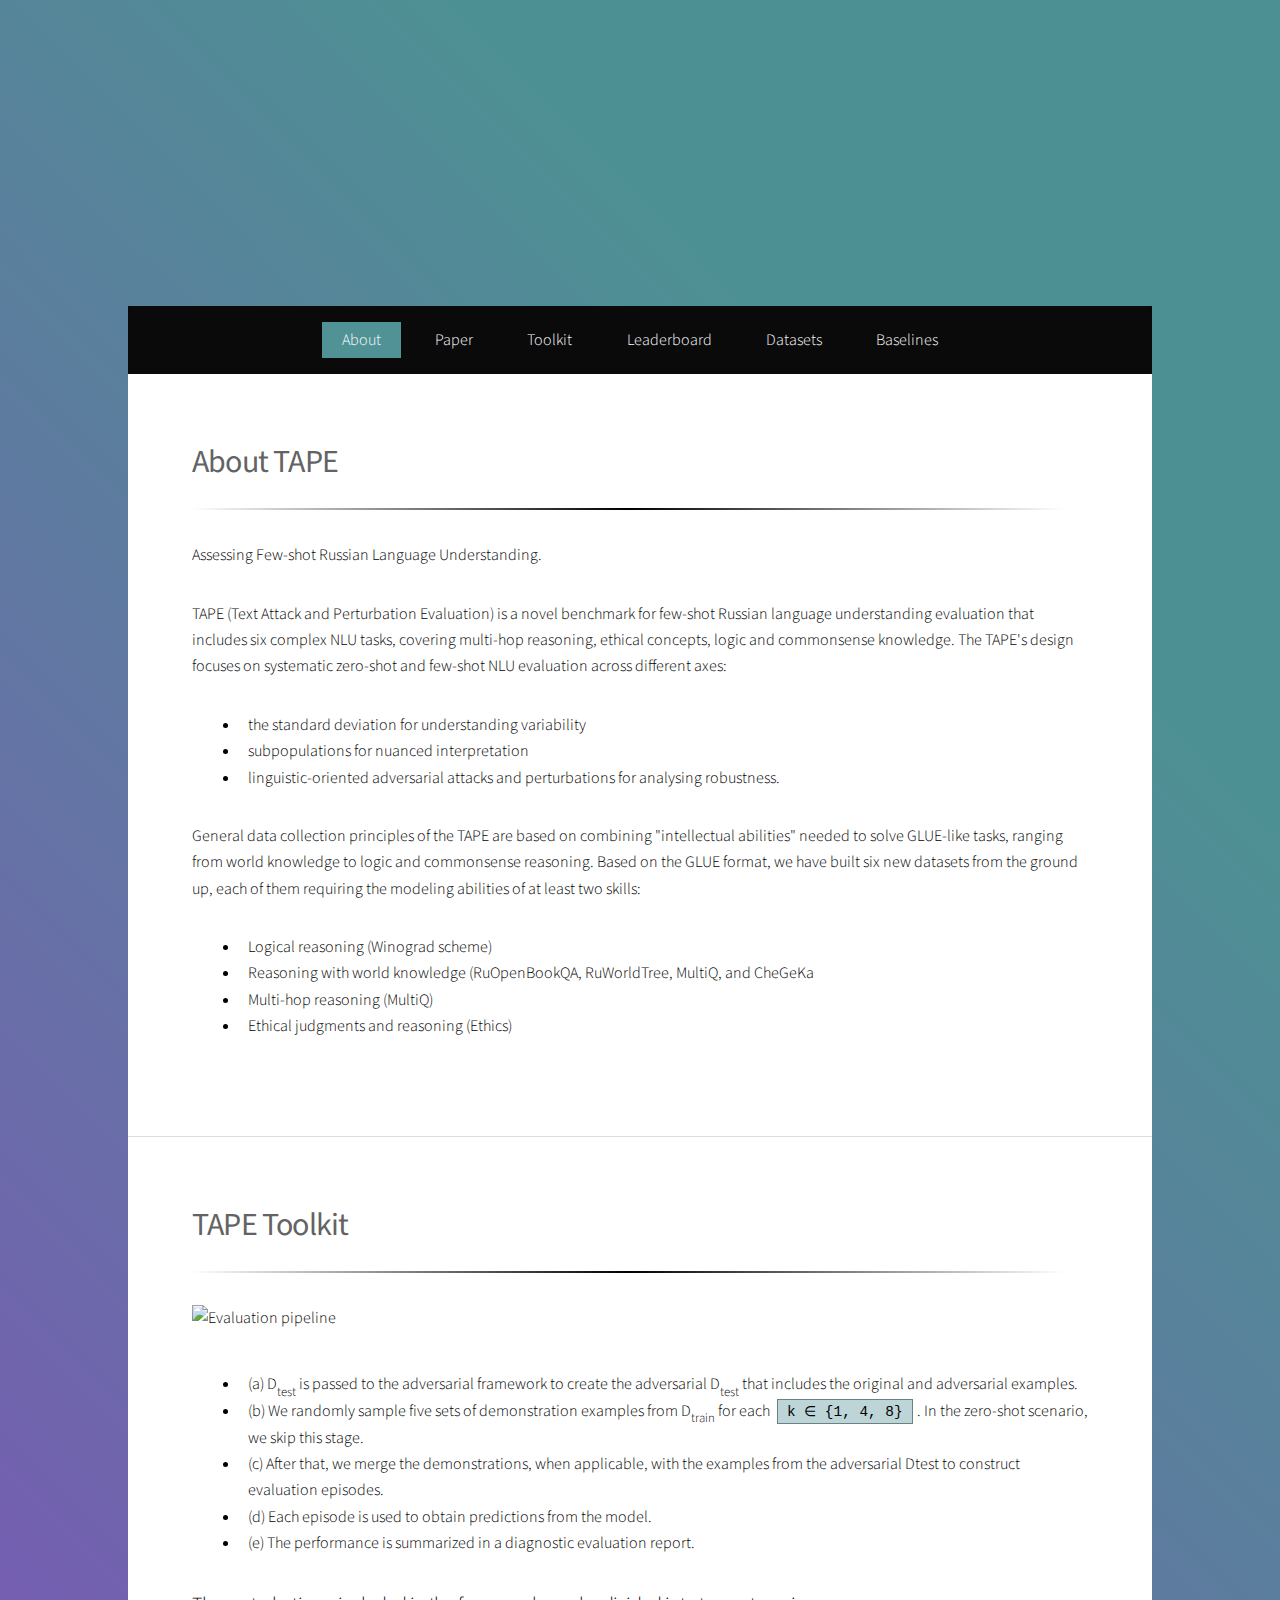
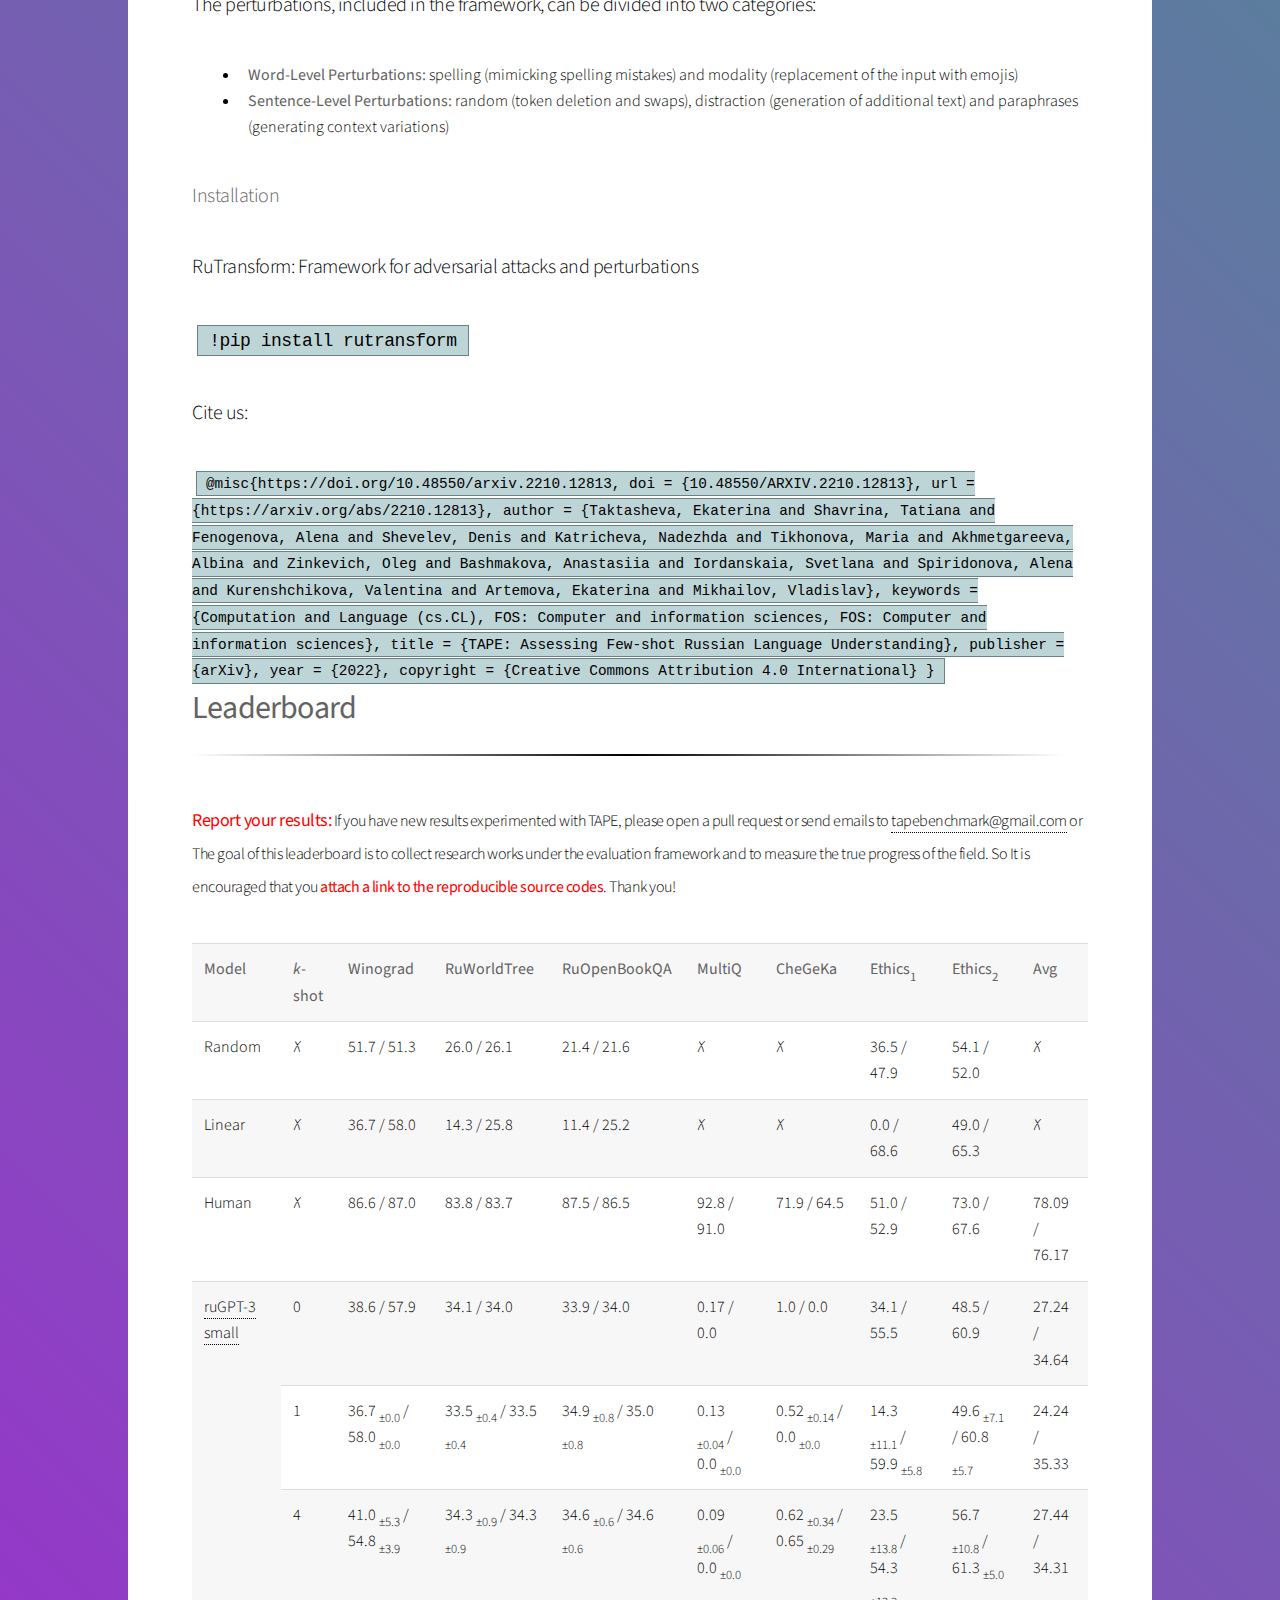
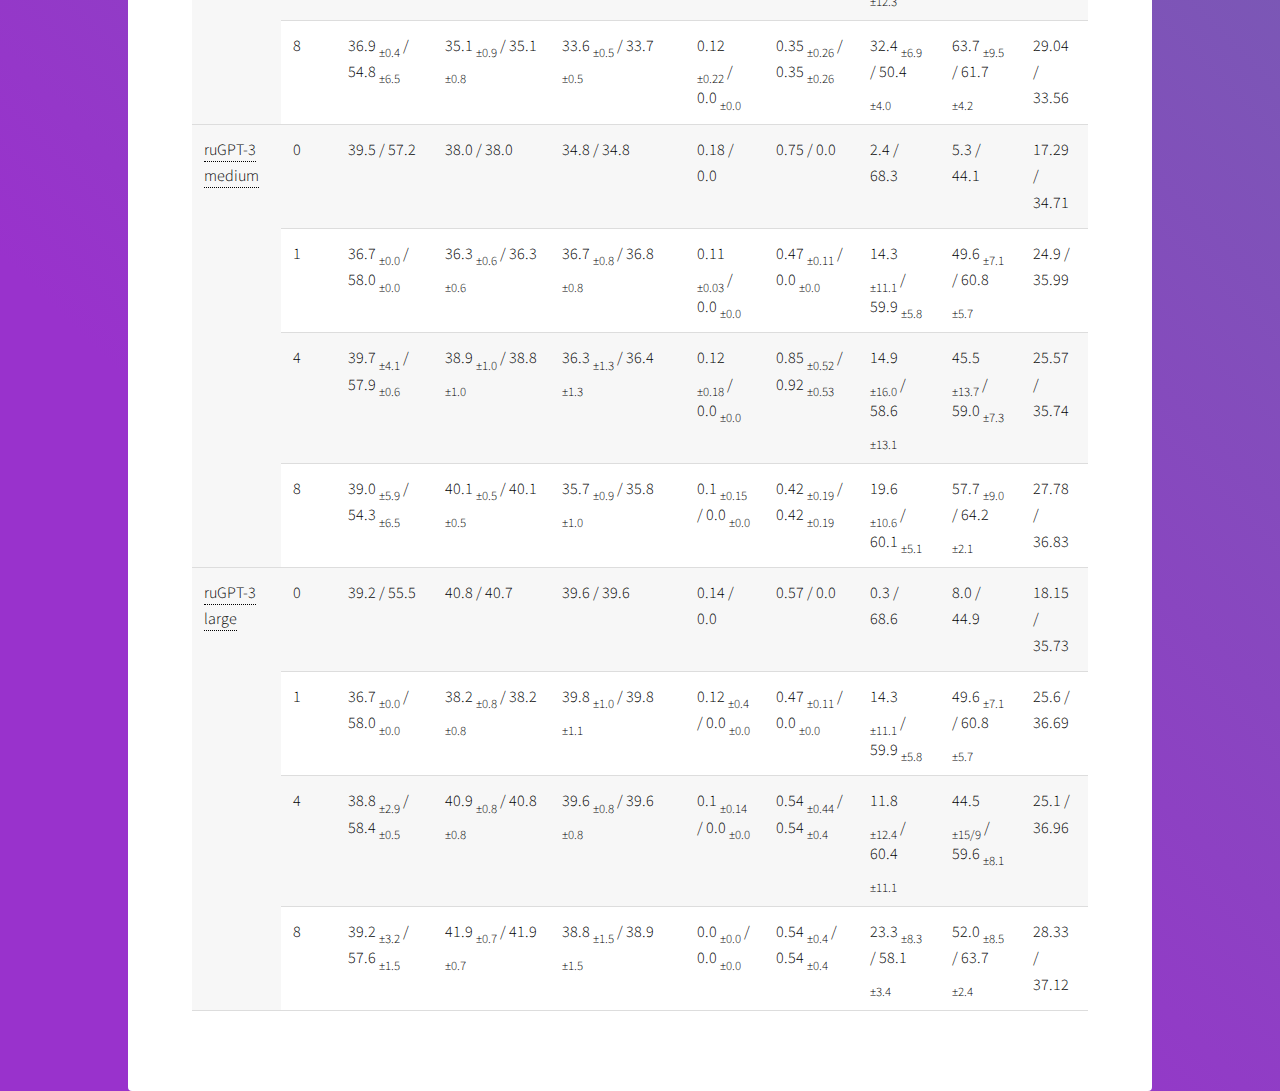
==== commit 17388eb8: "Update index.html" ====
--- a/index.html
+++ b/index.html
@@ -16,17 +16,18 @@
 				<!-- Header -->
 					<header id="header" class="alt">
 						<span class="logo"><img src="images/logo.png" alt="" /></span>
-						<h1><strong>TAPE Benchmark: The Assessing Few-shot Russian Language Understanding</strong></h1>
+						<h1><strong>TAPE Benchmark: Assessing Few-shot Russian Language Understanding</strong></h1>
 					</header>
 
 				<!-- Nav -->
 					<nav id="nav">
 						<ul>
 							<li><a href="index.html#intro" class="active">About</a></li>
-							<li><a href="https://arxiv.org/abs/2109.12742">Paper</a></li>
+							<li><a href="https://arxiv.org/abs/2210.12813">Paper</a></li>
 							<li><a href="index.html#toolkit">Toolkit</a></li>
 							<li><a href="index.html#leaderboard">Leaderboard</a></li>
-							<li><a href="index.html#datasets">Datasets</a></li>
+							<li><a href="datasets.html">Datasets</a></li>
+							<li><a href="baselines.html">Baselines</a></li>
 
 						</ul>
 					</nav>
@@ -88,11 +89,11 @@
 									<h3>Installation</h3>
 									<p></p>
         
-									      <p>RuTransform: Framework for adversarial attacks and perturbations</p>
-										<p><code>!pip install rutransform</code></p>
-									      <p></p>
-
-									      <p>Cite us:</p>
+									<p>RuTransform: Framework for adversarial attacks and perturbations</p>
+									<p><code>!pip install rutransform</code></p>
+									<p></p>
+
+									<p>Cite us:</p>
         
 									<div class="alert1 alert1-info" role="alert1"> <code>@misc{https://doi.org/10.48550/arxiv.2210.12813,
 										doi = {10.48550/ARXIV.2210.12813},
@@ -339,14 +340,7 @@
 									
 
 								</tbody>
-							</section>
-						<section id="datasets" class="main">
-								<header class="major">
-									<h2><strong>Datasets</strong></h2>
-								</header>
 							
-							
-						</section>
 
 					</div>
 
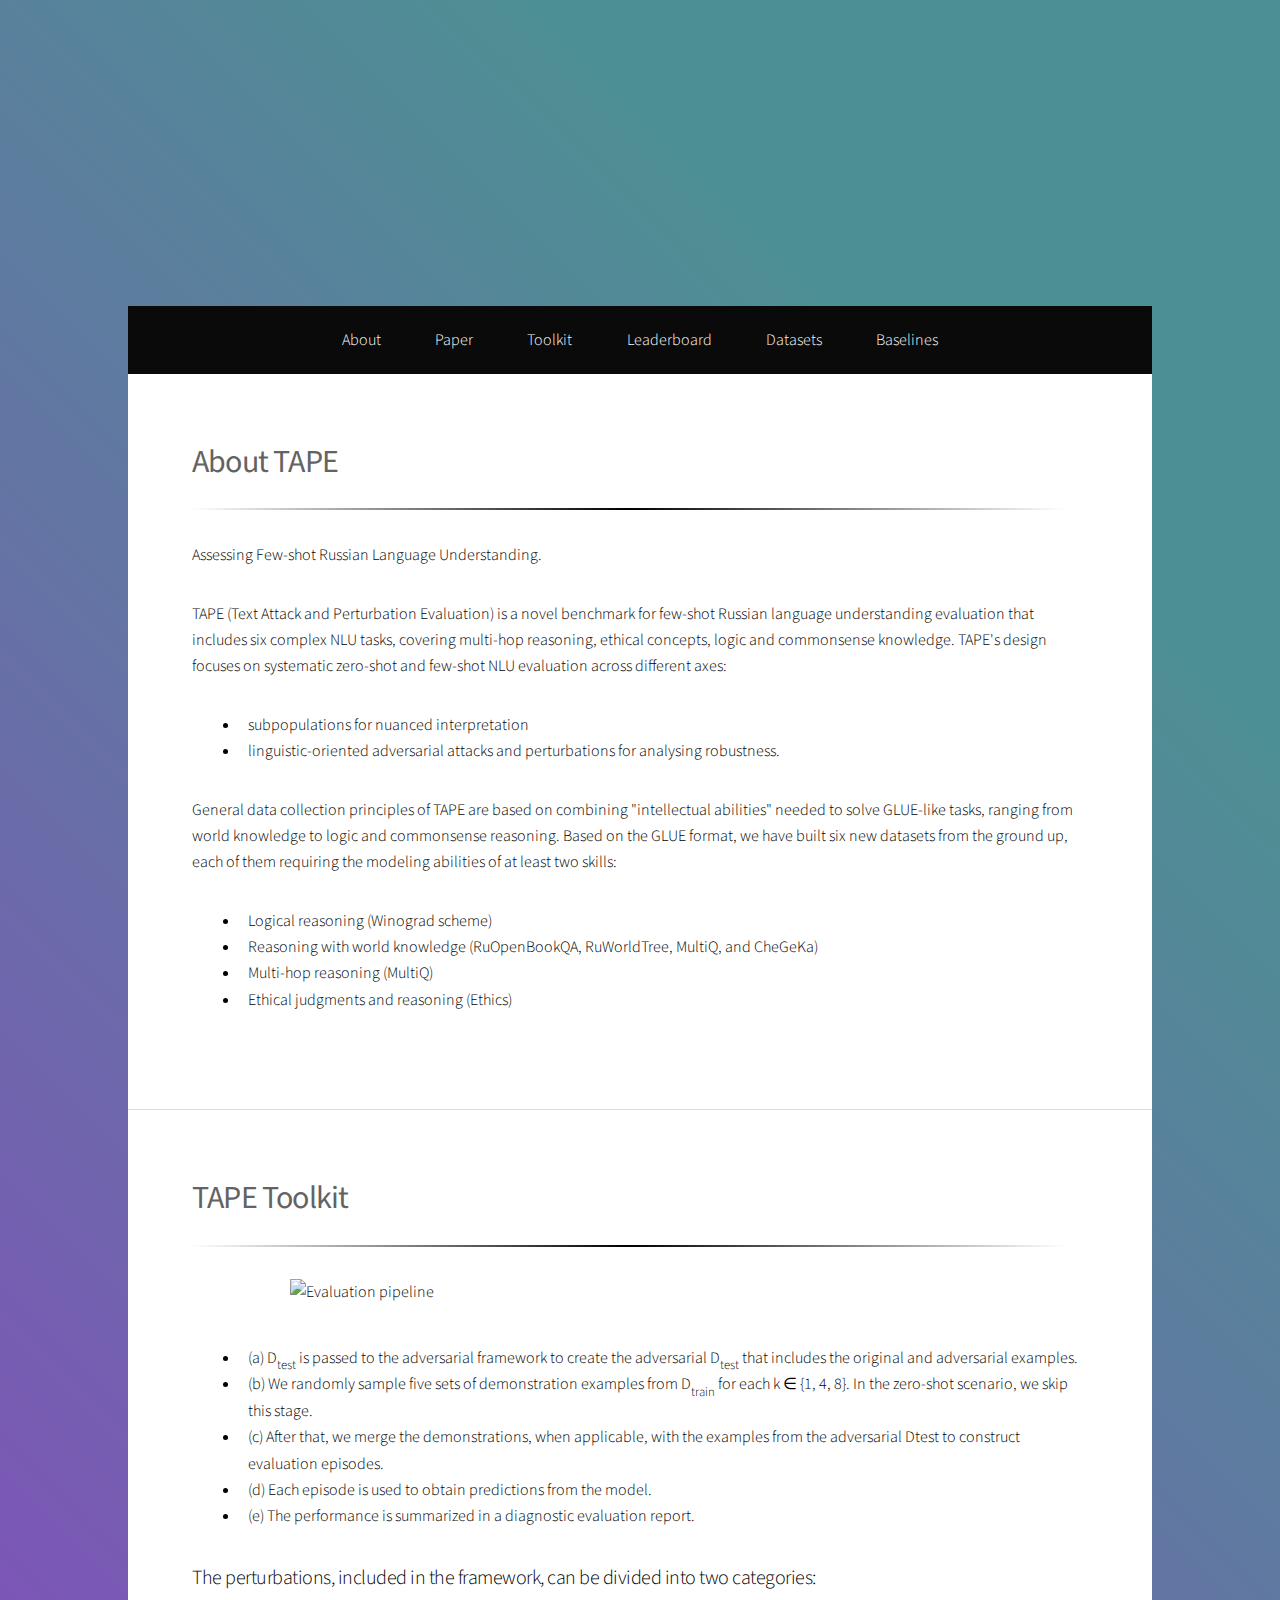
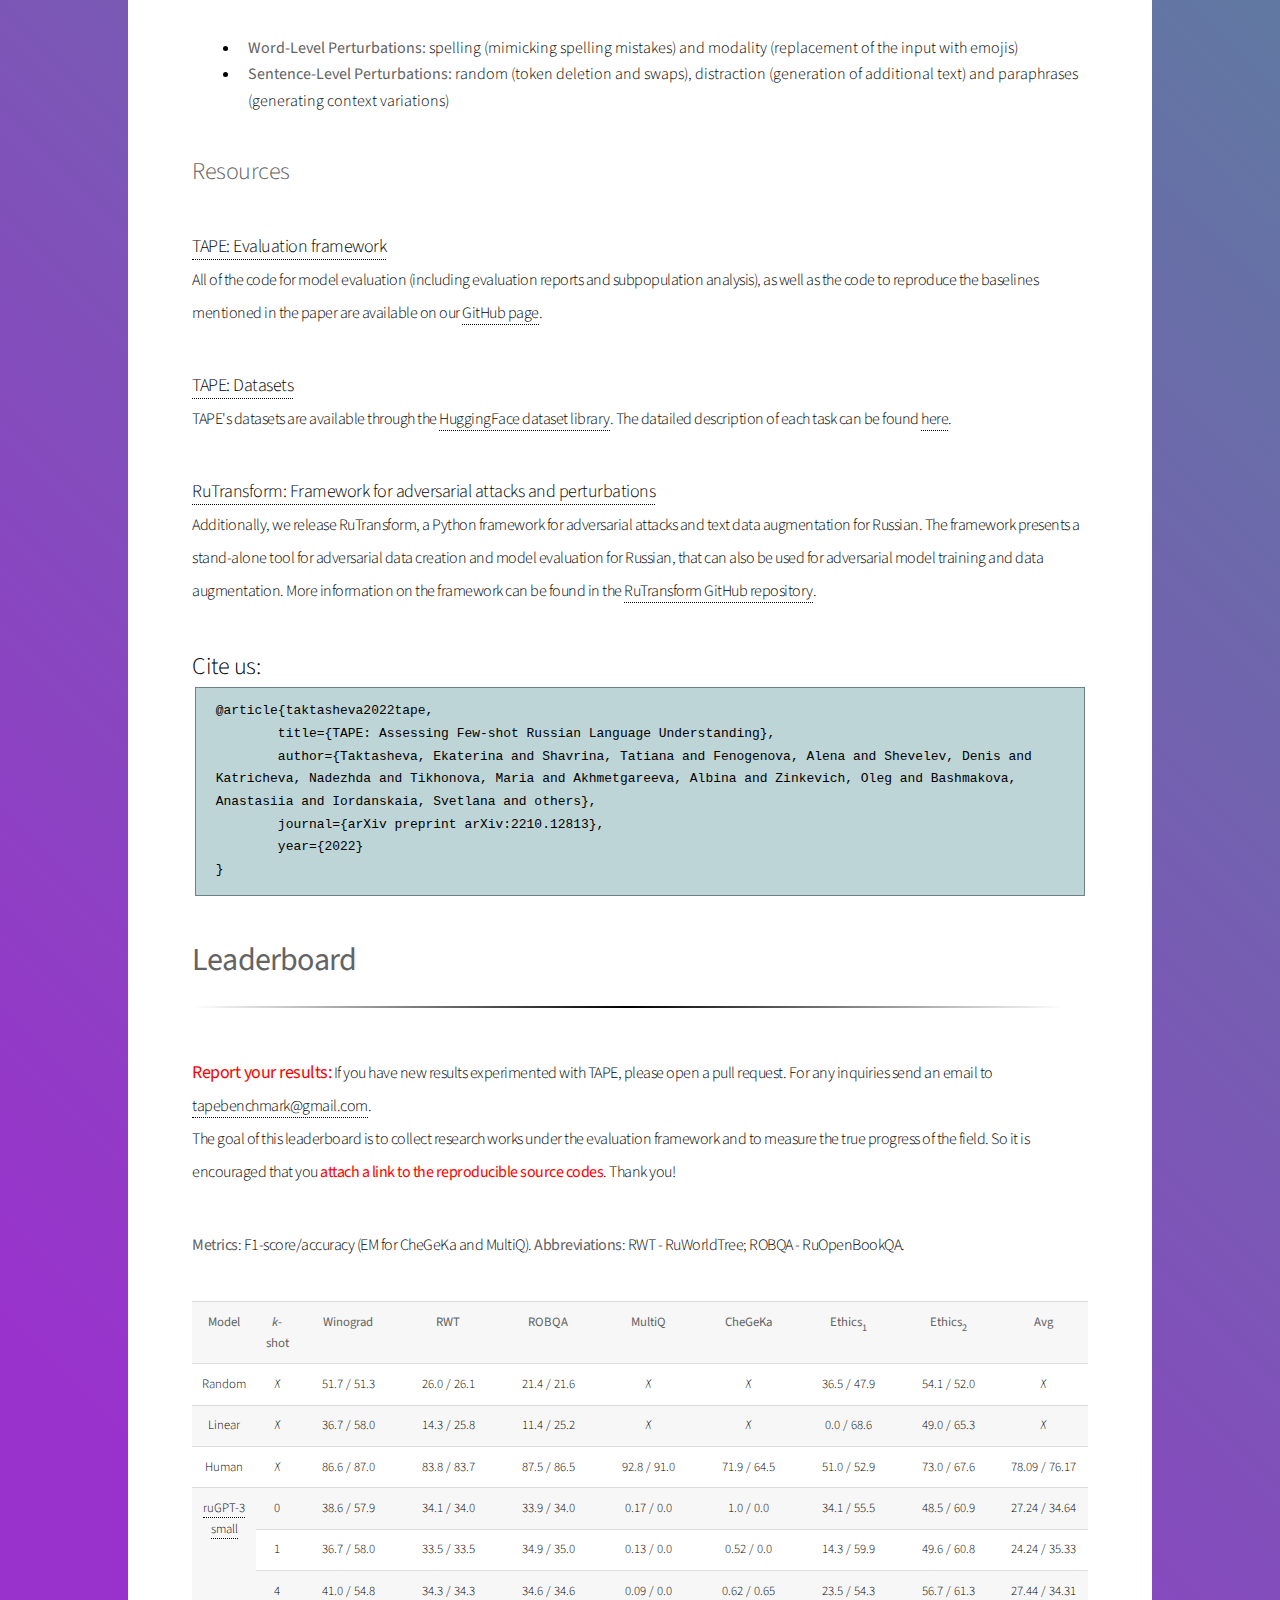
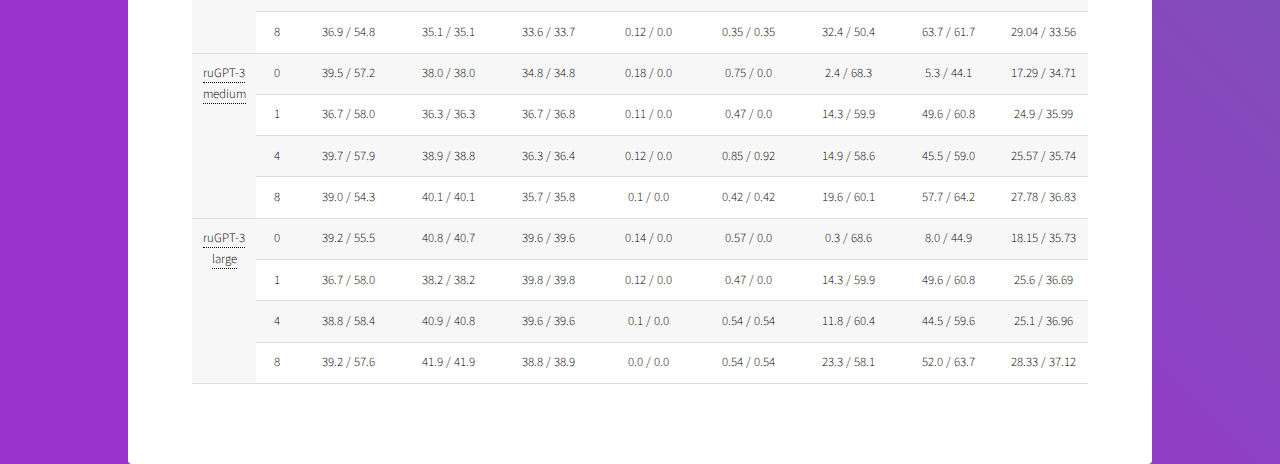
==== commit 925c4502: "new leaderboard, minor fixes" ====
--- a/index.html
+++ b/index.html
@@ -6,9 +6,12 @@
 		<meta charset="utf-8" />
 		<meta name="viewport" content="width=device-width, initial-scale=1, user-scalable=no" />
 		<link rel="stylesheet" href="assets/css/main.css" />
+		<link rel="stylesheet" href="https://maxcdn.bootstrapcdn.com/font-awesome/4.5.0/css/font-awesome.min.css">
 		<noscript><link rel="stylesheet" href="assets/css/noscript.css" /></noscript>
 	</head>
 	<body class="is-preload">
+
+		<a id="button"></a>
 
 		<!-- Wrapper -->
 			<div id="wrapper">
@@ -22,12 +25,12 @@
 				<!-- Nav -->
 					<nav id="nav">
 						<ul>
-							<li><a href="index.html#intro" class="active">About</a></li>
-							<li><a href="https://arxiv.org/abs/2210.12813">Paper</a></li>
+							<li><a href="index.html#intro">About</a></li>
+							<li><a href="https://arxiv.org/abs/2210.12813" target="_blank">Paper</a></li>
 							<li><a href="index.html#toolkit">Toolkit</a></li>
 							<li><a href="index.html#leaderboard">Leaderboard</a></li>
-							<li><a href="datasets.html">Datasets</a></li>
-							<li><a href="baselines.html">Baselines</a></li>
+                            <li><a href="datasets.html#intro">Datasets</a></li>
+							<li><a href="baselines.html#intro">Baselines</a></li>
 
 						</ul>
 					</nav>
@@ -42,38 +45,38 @@
 										<header class="major">
 											<h2><strong>About TAPE</strong></h2>
 										</header>
+										<font size="3">
 										<p> Assessing Few-shot Russian Language Understanding.</p>
 
-											<p>TAPE (Text Attack and Perturbation Evaluation) is a novel benchmark for few-shot Russian language understanding evaluation that includes six complex NLU tasks, covering multi-hop reasoning, ethical concepts, logic and commonsense knowledge. The TAPE's design focuses on systematic zero-shot and few-shot NLU evaluation across different axes:
+											<p>TAPE (Text Attack and Perturbation Evaluation) is a novel benchmark for few-shot Russian language understanding evaluation that includes six complex NLU tasks, covering multi-hop reasoning, ethical concepts, logic and commonsense knowledge. TAPE's design focuses on systematic zero-shot and few-shot NLU evaluation across different axes:</p>
 											<ul><ul><ul>
-												<li>the standard deviation for understanding variability
-											</li>
 											<li>subpopulations for nuanced interpretation</li>
 											<li>linguistic-oriented adversarial attacks and perturbations for analysing robustness.
 											</li>
 											</ul></ul></ul>
-											<p> General data collection principles of the TAPE are based on combining "intellectual abilities" needed to solve GLUE-like tasks, ranging from world knowledge to logic and commonsense reasoning. Based on the GLUE format, we have built six new datasets from the ground up, each of them requiring the modeling abilities of at least two skills:
+											<p> General data collection principles of TAPE are based on combining "intellectual abilities" needed to solve GLUE-like tasks, ranging from world knowledge to logic and commonsense reasoning. Based on the GLUE format, we have built six new datasets from the ground up, each of them requiring the modeling abilities of at least two skills:</p>
 												<ul><ul><ul><li> Logical reasoning (Winograd scheme)
 												</li>
-												<li> Reasoning with world knowledge (RuOpenBookQA, RuWorldTree, MultiQ, and CheGeKa</li>
+												<li> Reasoning with world knowledge (RuOpenBookQA, RuWorldTree, MultiQ, and CheGeKa)</li>
 												<li> Multi-hop reasoning (MultiQ)
 												</li>
 												<li> Ethical judgments and reasoning (Ethics)
 												</li>
 												</ul></ul></ul>
+
+										</font>
 									</div>
 								</div>
 							</section>
-
 						<!-- Second Section -->
 							<section id="toolkit" class="main">
 								<header class="major">
 									<h2><strong>TAPE Toolkit</strong></h2>
-									<img src="images/pipeline.png" alt="Evaluation pipeline" width="700">
+									<img class="aligncenter" src="images/pipeline.png" alt="Evaluation pipeline" width="700">
 									<p></p>
-									
+									<font size="3">
 									<p><ul><ul><ul><li>(a) D<sub>test</sub> is passed to the adversarial framework to create the adversarial D<sub>test</sub> that includes the original and adversarial examples.</li>
-									<li>(b) We randomly sample five sets of demonstration examples from D<sub>train</sub> for each <code>k ∈ {1, 4, 8}</code>. In the zero-shot scenario, we skip this stage.</li>
+									<li>(b) We randomly sample five sets of demonstration examples from D<sub>train</sub> for each <it>k</it> ∈ {1, 4, 8}. In the zero-shot scenario, we skip this stage.</li>
 									<li>(c) After that, we merge the demonstrations, when applicable, with the examples from the adversarial Dtest to construct evaluation episodes.</li>
 									<li>(d) Each episode is used to obtain predictions from the model.</li>
 									<li>(e) The performance is summarized in a diagnostic evaluation report.</li>
@@ -83,69 +86,85 @@
 									<ul><ul><ul><li><strong>Word-Level Perturbations:</strong> spelling (mimicking spelling mistakes) and modality (replacement of the input with emojis)</li>
 									<li><strong>Sentence-Level Perturbations:</strong> random (token deletion and swaps), distraction (generation of additional text) and paraphrases (generating context variations)</li>
 									</ul></ul></ul>
-
+									</p>
 									<p></p>
-									
-									<h3>Installation</h3>
-									<p></p>
-        
-									<p>RuTransform: Framework for adversarial attacks and perturbations</p>
-									<p><code>!pip install rutransform</code></p>
-									<p></p>
-
-									<p>Cite us:</p>
-        
-									<div class="alert1 alert1-info" role="alert1"> <code>@misc{https://doi.org/10.48550/arxiv.2210.12813,
-										doi = {10.48550/ARXIV.2210.12813},
-										
-										url = {https://arxiv.org/abs/2210.12813},
-										
-									   author = {Taktasheva, Ekaterina and Shavrina, Tatiana and Fenogenova, Alena and Shevelev, Denis and Katricheva, Nadezhda and Tikhonova, Maria and Akhmetgareeva, Albina and Zinkevich, Oleg and Bashmakova, Anastasiia and Iordanskaia, Svetlana and Spiridonova, Alena and Kurenshchikova, Valentina and Artemova, Ekaterina and Mikhailov, Vladislav},
-										
-										keywords = {Computation and Language (cs.CL), FOS: Computer and information sciences, FOS: Computer and information sciences},
-										
-										title = {TAPE: Assessing Few-shot Russian Language Understanding},
-										
-										publisher = {arXiv},
-										
-										year = {2022},
-										
-										copyright = {Creative Commons Attribution 4.0 International}
-									  }</code>
-									   </div>
+									<div class="content">
+										<h3 ><font size="5">Resources</font></h3>
+										<p></p>
+										<p class="small-margin">
+											<font size="4">
+												<a href="https://github.com/RussianNLP/TAPE">TAPE: Evaluation framework</a>
+											</font>
+										</p>
+										<p>
+											<font size="3">
+											All of the code for model evaluation (including evaluation reports and subpopulation analysis), as well as the code to reproduce the baselines mentioned in the paper are available on our <a href="https://github.com/RussianNLP/TAPE">GitHub page</a>.
+											</font>
+										</p>
+										<p class="small-margin">
+											<font size="4">
+												<a href="https://huggingface.com/datasets/RussianNLP/tape">TAPE: Datasets</a>
+											</font>
+										</p>
+										<p>
+											<font size="3">
+											TAPE's datasets are available through the <a href="https://huggingface.com/datasets/RussianNLP/tape">HuggingFace dataset library</a>. The datailed description of each task can be found <a href="datasets.html#intro">here</a>. 
+											</font>
+										</p>
+										<p class="small-margin">
+											<font size="4">
+												<a href="https://github.com/RussianNLP/rutransform">RuTransform: Framework for adversarial attacks and perturbations</a>
+											</font>
+										</p>
+										<p>
+											<font size="3">
+											Additionally, we release RuTransform, a Python framework for adversarial attacks and text data augmentation for Russian. The framework presents a stand-alone tool for adversarial data creation and model evaluation for Russian, that can also be used for adversarial model training and data augmentation. More information on the framework can be found in the <a href="https://github.com/RussianNLP/rutransform">RuTransform GitHub repository</a>.
+											</font>
+										</p>
+										<p></p>
+									</div>
+
+									<p class="small-margin"><font size="5">Cite us:</font></p>
+        						
+									<div class="alert1 alert1-info" role="alert1"><font size="3">
+										<pre><code>@article{taktasheva2022tape,
+	title={TAPE: Assessing Few-shot Russian Language Understanding},
+	author={Taktasheva, Ekaterina and Shavrina, Tatiana and Fenogenova, Alena and Shevelev, Denis and Katricheva, Nadezhda and Tikhonova, Maria and Akhmetgareeva, Albina and Zinkevich, Oleg and Bashmakova, Anastasiia and Iordanskaia, Svetlana and others},
+	journal={arXiv preprint arXiv:2210.12813},
+	year={2022}
+}</code></pre></font>
+										<p></p>
+									</div>
 						<!-- Get Started -->
 							<section id="leaderboard" class="main">
 								<header class="major">
 									<h2><strong>Leaderboard</strong></h2>
 								</header>
-								<p align="left">
+								<p class="small-margin" align="left">
 									<font size="3">
 									<strong><font size="4" color="red">Report your results:</font></strong>
-										If you have new results experimented with TAPE, please open a pull request or send emails to
-										<a href = "mailto:tapebenchmark@gmail.com">tapebenchmark@gmail.com</a> or
-
-										The goal of this leaderboard is to collect
-											research works under the evaluation framework and to measure the true
-										progress of the field.
-										So It is encouraged that you <strong><font color="red">attach a link to the
-										reproducible
-										source codes</font></strong>. Thank you!
-
+										If you have new results experimented with TAPE, please open a pull request. For any inquiries send an email to
+										<a href = "mailto:tapebenchmark@gmail.com">tapebenchmark@gmail.com</a>.
+
+										<p>The goal of this leaderboard is to collect research works under the evaluation framework and to measure the true progress of the field. So it is encouraged that you <strong><font color="red">attach a link to the reproducible source codes</font></strong>. Thank you!</p>
 									</font>
+
+									<p><font size="3" style="margin: 0"><b>Metrics</b>: F1-score/accuracy (EM for CheGeKa and MultiQ). <b>Abbreviations</b>: RWT - RuWorldTree; ROBQA - RuOpenBookQA.</font></p>
 								</p>
-								        <table style="width:100%">
-							
+								        <table style="width:100%;font-size:80%;text-align:center;">
+								        	<col span="1" style="width:5em">
+								        	<col span="1" style="width:2em">
 							  <tr>
 							    <td><b>Model</b></td>
 							    <td><b><i>k</i>-shot</b></td>
 							    <td><b>Winograd</b></td>
-							    <td><b>RuWorldTree</b></td>
-							    <td><b>RuOpenBookQA</b></td>
+							    <td><b>RWT</b></td>
+							    <td><b>ROBQA</b></td>
 							    <td><b>MultiQ</b></td>
 							    <td><b>CheGeKa</b></td>
 							    <td><b>Ethics<sub>1</sub></b></td>
 							    <td><b>Ethics<sub>2</sub></b></td>
-							    <td><b>Avg</b></td>
+							    <td style="width: 7em"><b>Avg</b></td>
 							  </tr>
 							 <tr>
 							   <td>Random</td>
@@ -187,7 +206,7 @@
 							  </tr>
 
 							  <tr>
-							    <td rowspan="4"><a href="https://huggingface.co/sberbank-ai/rugpt3small_based_on_gpt2">ruGPT-3 small</a></td>
+							    <td rowspan="4"><a href="https://huggingface.co/sberbank-ai/rugpt3small_based_on_gpt2" target="_blank">ruGPT-3 small</a></td>
 							    <td>0</td>
 							    <td>38.6 / 57.9</td>
 							    <td>34.1 / 34.0</td>
@@ -201,43 +220,42 @@
 
 							  <tr>
 							    <td>1</td>
-							    <td>36.7 <sub>&plusmn;0.0</sub> / 58.0 <sub>&plusmn;0.0</sub></td>
-							    <td>33.5 <sub>&plusmn;0.4</sub> / 33.5 <sub>&plusmn;0.4</sub></td>
-							    <td>34.9 <sub>&plusmn;0.8</sub> / 35.0 <sub>&plusmn;0.8</sub></td>
-							    <td>0.13 <sub>&plusmn;0.04</sub> / 0.0 <sub>&plusmn;0.0</sub></td>
-							    <td>0.52 <sub>&plusmn;0.14</sub> / 0.0 <sub>&plusmn;0.0</sub></td>
-							    <td>14.3 <sub>&plusmn;11.1</sub> / 59.9 <sub>&plusmn;5.8</sub></td>
-							    <td>49.6 <sub>&plusmn;7.1</sub> / 60.8 <sub>&plusmn;5.7</sub></td>
+							    <td class="parentCell">36.7 / 58.0<span class="tooltip">36.7<sub>0.0</sub> / 58.0 <sub>0.0</sub> </span></td>
+							    <td class="parentCell">33.5 / 33.5<span class="tooltip">33.5<sub>0.4</sub> / 33.5 <sub>0.4</sub> </span></td>
+							    <td class="parentCell">34.9 / 35.0<span class="tooltip">34.9<sub>0.8</sub> / 35.0 <sub>0.8</sub> </span></td>
+							    <td class="parentCell">0.13 / 0.0<span class="tooltip">0.13<sub>0.04</sub> / 0.0 <sub>0.0</sub></span></td>
+							    <td class="parentCell">0.52 / 0.0<span class="tooltip">0.52<sub>0.14</sub> / 0.0 <sub>0.0</sub></span></td>
+							    <td class="parentCell">14.3 / 59.9<span class="tooltip">14.3<sub>11.1</sub> / 59.9 <sub>5.8</sub></span></td>
+							    <td class="parentCell">49.6 / 60.8<span class="tooltip">49.6<sub>7.1</sub> / 60.8 <sub>5.7</sub></span></td>
 							    <td>24.24 / 35.33</td>
 							  </tr>
 
 							  <tr>
 							    <td>4</td>
-							    <td>41.0 <sub>&plusmn;5.3</sub> / 54.8 <sub>&plusmn;3.9</sub></td>
-							    <td>34.3 <sub>&plusmn;0.9</sub> / 34.3 <sub>&plusmn;0.9</sub></td>
-							    <td>34.6 <sub>&plusmn;0.6</sub> / 34.6 <sub>&plusmn;0.6</sub></td>
-							    <td>0.09 <sub>&plusmn;0.06</sub> / 0.0 <sub>&plusmn;0.0</sub></td>
-							    <td>0.62 <sub>&plusmn;0.34</sub> / 0.65 <sub>&plusmn;0.29</sub></td>
-							    <td>23.5 <sub>&plusmn;13.8</sub> / 54.3 <sub>&plusmn;12.3</sub></td>
-							    <td>56.7 <sub>&plusmn;10.8</sub> / 61.3 <sub>&plusmn;5.0</sub></td>
+							    <td class="parentCell">41.0 / 54.8<span class="tooltip">41.0<sub>5.3</sub> / 54.8 <sub>3.9</sub></span></td>
+							    <td class="parentCell">34.3 / 34.3<span class="tooltip">34.3<sub>0.9</sub> / 34.3 <sub>0.9</sub></span></td>
+							    <td class="parentCell">34.6 / 34.6<span class="tooltip">34.6<sub>0.6</sub> / 34.6 <sub>0.6</sub></span></td>
+							    <td class="parentCell">0.09 / 0.0<span class="tooltip">0.09<sub>0.06</sub> / 0.0 <sub>0.0</sub></span></td>
+							    <td class="parentCell">0.62 / 0.65<span class="tooltip">0.62<sub>0.34</sub> / 0.65 <sub>0.29</sub></span></td>
+							    <td class="parentCell">23.5 / 54.3<span class="tooltip">23.5<sub>13.8</sub> / 54.3 <sub>12.3</sub></span></td>
+							    <td class="parentCell">56.7 / 61.3<span class="tooltip">56.7<sub>10.8</sub> / 61.3 <sub>5.0</sub></span></td>
 							    <td>27.44 / 34.31</td>
 							  </tr>
 
 							  <tr>
 							    <td>8</td>
-							    <td>36.9 <sub>&plusmn;0.4</sub> / 54.8 <sub>&plusmn;6.5</sub></td>
-							    <td>35.1 <sub>&plusmn;0.9</sub> / 35.1 <sub>&plusmn;0.8</sub></td>
-							    <td>33.6 <sub>&plusmn;0.5</sub> / 33.7 <sub>&plusmn;0.5</sub></td>
-							    <td>0.12 <sub>&plusmn;0.22</sub> / 0.0 <sub>&plusmn;0.0</sub></td>
-							    <td>0.35 <sub>&plusmn;0.26</sub> / 0.35 <sub>&plusmn;0.26</sub></td>
-							    <td>32.4 <sub>&plusmn;6.9</sub> / 50.4 <sub>&plusmn;4.0</sub></td>
-							    <td>63.7 <sub>&plusmn;9.5</sub> / 61.7 <sub>&plusmn;4.2</sub></td>
+							    <td class="parentCell">36.9 / 54.8<span class="tooltip">36.9<sub>0.4</sub> / 54.8 <sub>6.5</sub></span></td>
+							    <td class="parentCell">35.1 / 35.1<span class="tooltip">35.1<sub>0.9</sub> / 35.1 <sub>0.8</sub></span></td>
+							    <td class="parentCell">33.6 / 33.7<span class="tooltip">33.6<sub>0.5</sub> / 33.7 <sub>0.5</sub></span></td>
+							    <td class="parentCell">0.12 / 0.0<span class="tooltip">0.12<sub>0.22</sub> / 0.0 <sub>0.0</sub></span></td>
+							    <td class="parentCell">0.35 / 0.35<span class="tooltip">0.35<sub>0.26</sub> / 0.35 <sub>0.26</sub></span></td>
+							    <td class="parentCell">32.4 / 50.4<span class="tooltip">32.4<sub>6.9</sub> / 50.4 <sub>4.0</sub></span></td>
+							    <td class="parentCell">63.7 / 61.7<span class="tooltip">63.7<sub>9.5</sub> / 61.7 <sub>4.2</sub></span></td>
 							    <td>29.04 / 33.56</td>
 							  </tr>
 
-
-							  <tr>
-							    <td rowspan="4"><a href="https://huggingface.co/sberbank-ai/rugpt3medium_based_on_gpt2">ruGPT-3 medium</a></td>
+							  <tr>
+							    <td rowspan="4"><a href="https://huggingface.co/sberbank-ai/rugpt3medium_based_on_gpt2" target="_blank">ruGPT-3 medium</a></td>
 							    <td>0</td>
 							    <td>39.5 / 57.2</td>
 							    <td>38.0 / 38.0</td>
@@ -251,43 +269,43 @@
 
 							  <tr>
 							    <td>1</td>
-							    <td>36.7 <sub>&plusmn;0.0</sub> / 58.0 <sub>&plusmn;0.0</sub></td>
-							    <td>36.3 <sub>&plusmn;0.6</sub> / 36.3 <sub>&plusmn;0.6</sub></td>
-							    <td>36.7 <sub>&plusmn;0.8</sub> / 36.8 <sub>&plusmn;0.8</sub></td>
-							    <td>0.11 <sub>&plusmn;0.03</sub> / 0.0 <sub>&plusmn;0.0</sub></td>
-							    <td>0.47 <sub>&plusmn;0.11</sub> / 0.0 <sub>&plusmn;0.0</sub></td>
-							    <td>14.3 <sub>&plusmn;11.1</sub> / 59.9 <sub>&plusmn;5.8</sub></td>
-							    <td>49.6 <sub>&plusmn;7.1</sub> / 60.8 <sub>&plusmn;5.7</sub></td>
+							    <td class="parentCell">36.7 / 58.0<span class="tooltip">36.7<sub>0.0</sub> / 58.0 <sub>0.0</sub></span></td>
+							    <td class="parentCell">36.3 / 36.3<span class="tooltip">36.3<sub>0.6</sub> / 36.3 <sub>0.6</sub></span></td>
+							    <td class="parentCell">36.7 / 36.8<span class="tooltip">36.7<sub>0.8</sub> / 36.8 <sub>0.8</sub></span></td>
+							    <td class="parentCell">0.11 / 0.0<span class="tooltip">0.11<sub>0.03</sub> / 0.0 <sub>0.0</sub></span></td>
+							    <td class="parentCell">0.47 / 0.0<span class="tooltip">0.47<sub>0.11</sub> / 0.0 <sub>0.0</sub></span></td>
+							    <td class="parentCell">14.3 / 59.9<span class="tooltip">14.3<sub>11.1</sub> / 59.9 <sub>5.8</sub></span></td>
+							    <td class="parentCell">49.6 / 60.8<span class="tooltip">49.6<sub>7.1</sub> / 60.8 <sub>5.7</sub></span></td>
 							    <td>24.9 / 35.99</td>
 							  </tr>
 
 							  <tr>
 							    <td>4</td>
-							    <td>39.7 <sub>&plusmn;4.1</sub> / 57.9 <sub>&plusmn;0.6</sub></td>
-							    <td>38.9 <sub>&plusmn;1.0</sub> / 38.8 <sub>&plusmn;1.0</sub></td>
-							    <td>36.3 <sub>&plusmn;1.3</sub> / 36.4 <sub>&plusmn;1.3</sub></td>
-							    <td>0.12 <sub>&plusmn;0.18</sub> / 0.0 <sub>&plusmn;0.0</sub></td>
-							    <td>0.85 <sub>&plusmn;0.52</sub> / 0.92 <sub>&plusmn;0.53</sub></td>
-							    <td>14.9 <sub>&plusmn;16.0</sub> / 58.6 <sub>&plusmn;13.1</sub></td>
-							    <td>45.5 <sub>&plusmn;13.7</sub> / 59.0 <sub>&plusmn;7.3</sub></td>
+							    <td class="parentCell">39.7 / 57.9<span class="tooltip">39.7<sub>4.1</sub> / 57.9 <sub>0.6</sub></span></td>
+							    <td class="parentCell">38.9 / 38.8<span class="tooltip">38.9<sub>1.0</sub> / 38.8 <sub>1.0</sub></span></td>
+							    <td class="parentCell">36.3 / 36.4<span class="tooltip">36.3<sub>1.3</sub> / 36.4 <sub>1.3</sub></span></td>
+							    <td class="parentCell">0.12 / 0.0<span class="tooltip">0.12<sub>0.18</sub> / 0.0 <sub>0.0</sub></span></td>
+							    <td class="parentCell">0.85 / 0.92<span class="tooltip">0.85<sub>0.52</sub> / 0.92 <sub>0.53</sub></span></td>
+							    <td class="parentCell">14.9 / 58.6<span class="tooltip">14.9<sub>16.0</sub> / 58.6 <sub>13.1</sub></span></td>
+							    <td class="parentCell">45.5 / 59.0<span class="tooltip">45.5<sub>13.7</sub> / 59.0 <sub>7.3</sub></span></td>
 							    <td>25.57 / 35.74</td>
 							  </tr>
 
 							  <tr>
 							    <td>8</td>
-							    <td>39.0 <sub>&plusmn;5.9</sub> / 54.3 <sub>&plusmn;6.5</sub></td>
-							    <td>40.1 <sub>&plusmn;0.5</sub> / 40.1 <sub>&plusmn;0.5</sub></td>
-							    <td>35.7 <sub>&plusmn;0.9</sub> / 35.8 <sub>&plusmn;1.0</sub></td>
-							    <td>0.1 <sub>&plusmn;0.15</sub> / 0.0 <sub>&plusmn;0.0</sub></td>
-							    <td>0.42 <sub>&plusmn;0.19</sub> / 0.42 <sub>&plusmn;0.19</sub></td>
-							    <td>19.6 <sub>&plusmn;10.6</sub> / 60.1 <sub>&plusmn;5.1</sub></td>
-							    <td>57.7 <sub>&plusmn;9.0</sub> / 64.2 <sub>&plusmn;2.1</sub></td>
+							    <td class="parentCell">39.0 / 54.3<span class="tooltip">39.0<sub>5.9</sub> / 54.3 <sub>6.5</sub></span></td>
+							    <td class="parentCell">40.1 / 40.1<span class="tooltip">40.1<sub>0.5</sub> / 40.1 <sub>0.5</sub></span></td>
+							    <td class="parentCell">35.7 / 35.8<span class="tooltip">35.7<sub>0.9</sub> / 35.8 <sub>1.0</sub></span></td>
+							    <td class="parentCell">0.1 / 0.0<span class="tooltip">0.1<sub>0.15</sub> / 0.0 <sub>0.0</sub></span></td>
+							    <td class="parentCell">0.42 / 0.42<span class="tooltip">0.42<sub>0.19</sub> / 0.42 <sub>0.19</sub></span></td>
+							    <td class="parentCell">19.6 / 60.1<span class="tooltip">19.6<sub>10.6</sub> / 60.1 <sub>5.1</sub></span></td>
+							    <td class="parentCell">57.7 / 64.2<span class="tooltip">57.7<sub>9.0</sub> / 64.2 <sub>2.1</sub></span></td>
 							    <td>27.78 / 36.83</td>
 							  </tr>
 
 
 							  <tr>
-							    <td rowspan="4"><a href="https://huggingface.co/sberbank-ai/rugpt3large_based_on_gpt2">ruGPT-3 large</a></td>
+							    <td rowspan="4"><a href="https://huggingface.co/sberbank-ai/rugpt3large_based_on_gpt2" target="_blank">ruGPT-3 large</a></td>
 							    <td>0</td>
 							    <td>39.2 / 55.5</td>
 							    <td>40.8 / 40.7</td>
@@ -301,37 +319,37 @@
 
 							  <tr>
 							    <td>1</td>
-							    <td>36.7 <sub>&plusmn;0.0</sub> / 58.0 <sub>&plusmn;0.0</sub></td>
-							    <td>38.2 <sub>&plusmn;0.8</sub> / 38.2 <sub>&plusmn;0.8</sub></td>
-							    <td>39.8 <sub>&plusmn;1.0</sub> / 39.8 <sub>&plusmn;1.1</sub></td>
-							    <td>0.12 <sub>&plusmn;0.4</sub> / 0.0 <sub>&plusmn;0.0</sub></td>
-							    <td>0.47 <sub>&plusmn;0.11</sub> / 0.0 <sub>&plusmn;0.0</sub></td>
-							    <td>14.3 <sub>&plusmn;11.1</sub> / 59.9 <sub>&plusmn;5.8</sub></td>
-							    <td>49.6 <sub>&plusmn;7.1</sub> / 60.8 <sub>&plusmn;5.7</sub></td>
+							    <td class="parentCell">36.7 / 58.0<span class="tooltip">36.7<sub>0.0</sub> / 58.0 <sub>0.0</sub></span></td>
+							    <td class="parentCell">38.2 / 38.2<span class="tooltip">38.2<sub>0.8</sub> / 38.2 <sub>0.8</sub></span></td>
+							    <td class="parentCell">39.8 / 39.8<span class="tooltip">39.8<sub>1.0</sub> / 39.8 <sub>1.1</sub></td>
+							    <td class="parentCell">0.12 / 0.0<span class="tooltip">0.12<sub>0.4</sub> / 0.0 <sub>0.0</sub></span></td>
+							    <td class="parentCell">0.47 / 0.0<span class="tooltip">0.47<sub>0.11</sub> / 0.0 <sub>0.0</sub></span></td>
+							    <td class="parentCell">14.3 / 59.9<span class="tooltip">14.3<sub>11.1</sub> / 59.9 <sub>5.8</sub></span></td>
+							    <td class="parentCell">49.6 / 60.8<span class="tooltip">49.6<sub>7.1</sub> / 60.8 <sub>5.7</sub></span></td>
 							    <td>25.6 / 36.69</td>
 							  </tr>
 
 							  <tr>
 							    <td>4</td>
-							    <td>38.8 <sub>&plusmn;2.9</sub> / 58.4 <sub>&plusmn;0.5</sub></td>
-							    <td>40.9 <sub>&plusmn;0.8</sub> / 40.8 <sub>&plusmn;0.8</sub></td>
-							    <td>39.6 <sub>&plusmn;0.8</sub> / 39.6 <sub>&plusmn;0.8</sub></td>
-							    <td>0.1 <sub>&plusmn;0.14</sub> / 0.0 <sub>&plusmn;0.0</sub></td>
-							    <td>0.54 <sub>&plusmn;0.44</sub> / 0.54 <sub>&plusmn;0.4</sub></td>
-							    <td>11.8 <sub>&plusmn;12.4</sub> / 60.4 <sub>&plusmn;11.1</sub></td>
-							    <td>44.5 <sub>&plusmn;15/9</sub> / 59.6 <sub>&plusmn;8.1</sub></td>
+							    <td class="parentCell">38.8 / 58.4<span class="tooltip">38.8<sub>2.9</sub> / 58.4 <sub>0.5</sub></span></td>
+							    <td class="parentCell">40.9 / 40.8<span class="tooltip">40.9<sub>0.8</sub> / 40.8 <sub>0.8</sub></span></td>
+							    <td class="parentCell">39.6 / 39.6<span class="tooltip">39.6<sub>0.8</sub> / 39.6 <sub>0.8</sub></span></td>
+							    <td class="parentCell">0.1 / 0.0<span class="tooltip">0.1<sub>0.14</sub> / 0.0 <sub>0.0</sub></span></td>
+							    <td class="parentCell">0.54 / 0.54<span class="tooltip">0.54<sub>0.44</sub> / 0.54 <sub>0.4</sub></span></td>
+							    <td class="parentCell">11.8 / 60.4<span class="tooltip">11.8<sub>12.4</sub> / 60.4 <sub>11.1</sub></span></td>
+							    <td class="parentCell">44.5 / 59.6<span class="tooltip">44.5<sub>15/9</sub> / 59.6 <sub>8.1</sub></span></td>
 							    <td>25.1 / 36.96</td>
 							  </tr>
 
 							  <tr>
 							    <td>8</td>
-							    <td>39.2 <sub>&plusmn;3.2</sub> / 57.6 <sub>&plusmn;1.5</sub></td>
-							    <td>41.9 <sub>&plusmn;0.7</sub> / 41.9 <sub>&plusmn;0.7</sub></td>
-							    <td>38.8 <sub>&plusmn;1.5</sub> / 38.9 <sub>&plusmn;1.5</sub></td>
-							    <td>0.0 <sub>&plusmn;0.0</sub> / 0.0 <sub>&plusmn;0.0</sub></td>
-							    <td>0.54 <sub>&plusmn;0.4</sub> / 0.54 <sub>&plusmn;0.4</sub></td>
-							    <td>23.3 <sub>&plusmn;8.3</sub> / 58.1 <sub>&plusmn;3.4</sub></td>
-							    <td>52.0 <sub>&plusmn;8.5</sub> / 63.7 <sub>&plusmn;2.4</sub></td>
+							    <td class="parentCell">39.2 / 57.6<span class="tooltip">39.2<sub>3.2</sub> / 57.6 <sub>1.5</sub></span></td>
+							    <td class="parentCell">41.9 / 41.9<span class="tooltip">41.9<sub>0.7</sub> / 41.9 <sub>0.7</sub></span></td>
+							    <td class="parentCell">38.8 / 38.9<span class="tooltip">38.8<sub>1.5</sub> / 38.9 <sub>1.5</sub></span></td>
+							    <td class="parentCell">0.0 / 0.0<span class="tooltip">0.0<sub>0.0</sub> / 0.0 <sub>0.0</sub></span></td>
+							    <td class="parentCell">0.54 / 0.54<span class="tooltip">0.54<sub>0.4</sub> / 0.54 <sub>0.4</sub></span></td>
+							    <td class="parentCell">23.3 / 58.1<span class="tooltip">23.3<sub>8.3</sub> / 58.1 <sub>3.4</sub></span></td>
+							    <td class="parentCell">52.0 / 63.7<span class="tooltip">52.0<sub>8.5</sub> / 63.7 <sub>2.4</sub></span></td>
 							    <td>28.33 / 37.12</td>
 							  </tr>
 
@@ -341,7 +359,7 @@
 
 								</tbody>
 							
-
+							<p></p>
 					</div>
 
 			</div>
@@ -354,6 +372,25 @@
 			<script src="assets/js/breakpoints.min.js"></script>
 			<script src="assets/js/util.js"></script>
 			<script src="assets/js/main.js"></script>
+			<script>
+				var btn = $('#button');
+
+				$(window).scroll(function() {
+				  if ($(window).scrollTop() > 300) {
+				    btn.addClass('show');
+				  } else {
+				    btn.removeClass('show');
+				  }
+				});
+
+				btn.on('click', function(e) {
+				  e.preventDefault();
+				  $('html, body').animate({scrollTop:0}, '300');
+				});
+			</script>
+			
+
+</body>
 
 	</body>
 </html>
--- a/assets/css/main.css
+++ b/assets/css/main.css
@@ -37,6 +37,41 @@
 	list-style: none;
 }
 
+.aligncenter {
+  display: block;
+  margin: 0 auto;
+}
+
+.small-margin  {
+	margin: 0 !important;
+}
+
+.parentCell{
+        position: relative;
+    }
+
+.tooltip{
+    display: none;
+    position: absolute; 
+    z-index: 100;
+    background-color: transparent;
+    border-color: transparent;
+    padding: 7px;
+    color: black; 
+    top: 0.15em; 
+    left: -0.5em;
+}
+
+.parentCell:hover {
+	display: block;
+	color: transparent;
+}
+
+.parentCell:hover span.tooltip{
+    display:block;
+}
+
+
 blockquote, q {
 	quotes: none;
 }
@@ -118,6 +153,7 @@
 		}
 
 /* Type */
+
 
 	body {
 		background-color: #935d8c;
@@ -278,6 +314,7 @@
 			line-height: 1.75;
 			padding: 1em 1.5em;
 			overflow-x: auto;
+			white-space: pre-wrap;
 		}
 
 	hr {
@@ -3820,3 +3857,43 @@
   }
 }
 
+
+#button {
+  display: inline-block;
+  background-color: transparent;
+  width: 50px;
+  height: 50px;
+  text-align: center;
+  border-radius: 4px;
+  border-color: transparent;
+  position: fixed;
+  bottom: 30px;
+  right: 30px;
+  transition: background-color .3s, 
+    opacity .5s, visibility .5s;
+  opacity: 0;
+  visibility: hidden;
+  z-index: 1000;
+}
+#button::after {
+  content: "\f077";
+  font-family: FontAwesome;
+  font-weight: normal;
+  font-style: normal;
+  font-size: 2em;
+  line-height: 50px;
+  color: #fff;
+}
+#button:hover {
+  cursor: pointer;
+  background-color: rgb(10,10,10);
+}
+#button:active {
+  background-color: #555;
+}
+#button.show {
+  opacity: 1;
+  visibility: visible;
+}
+
+
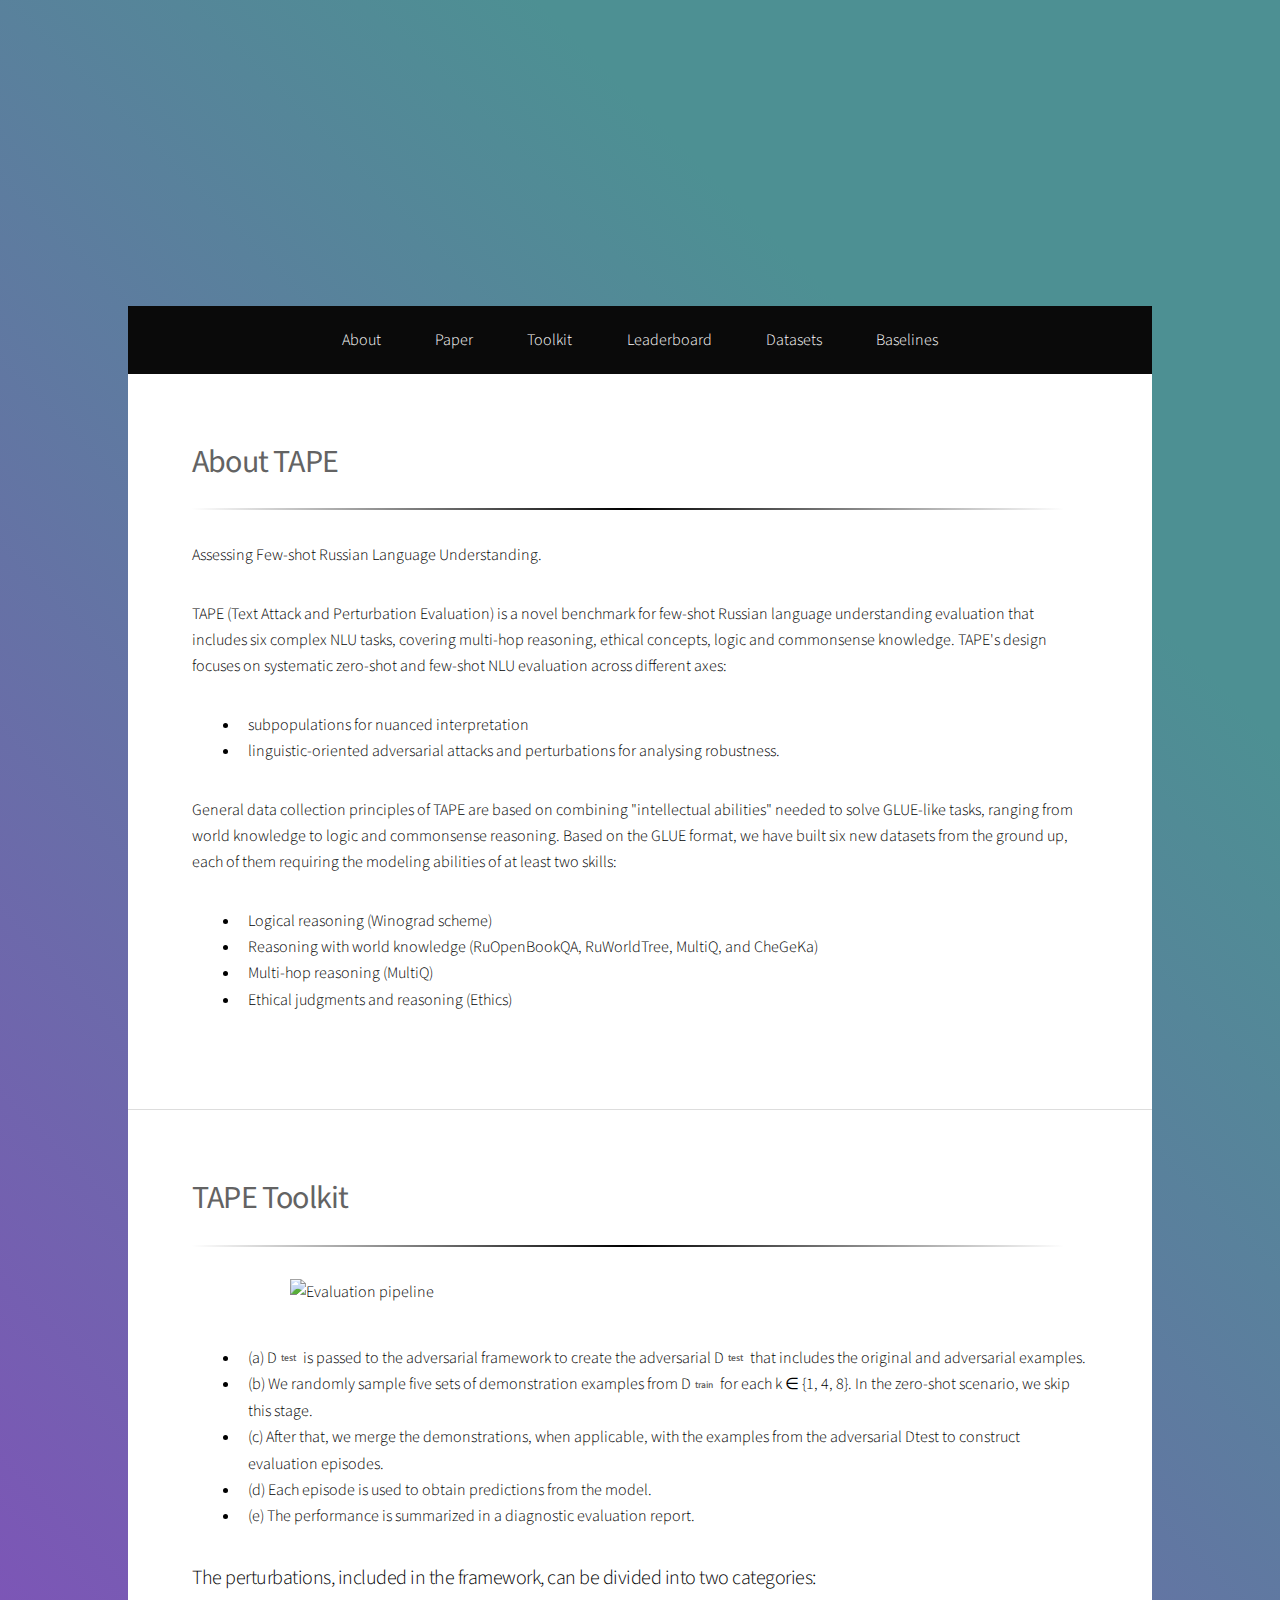
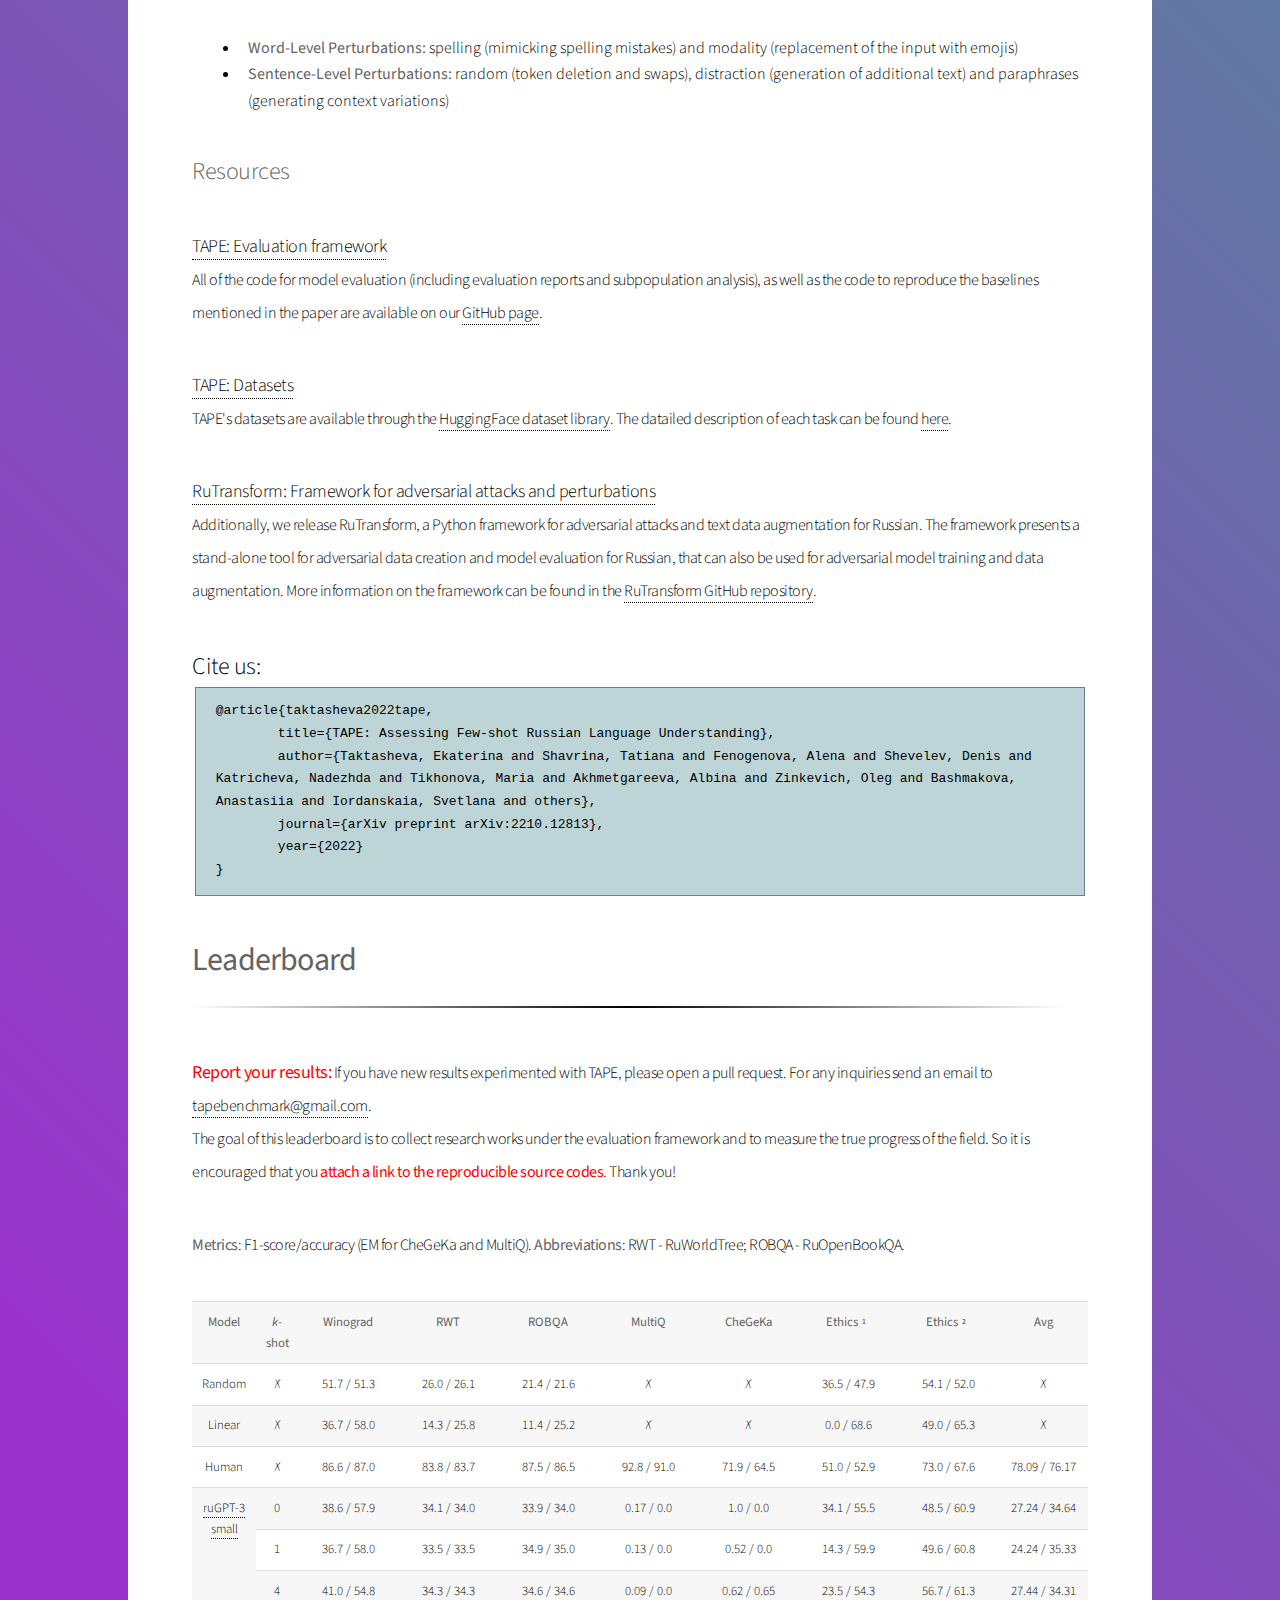
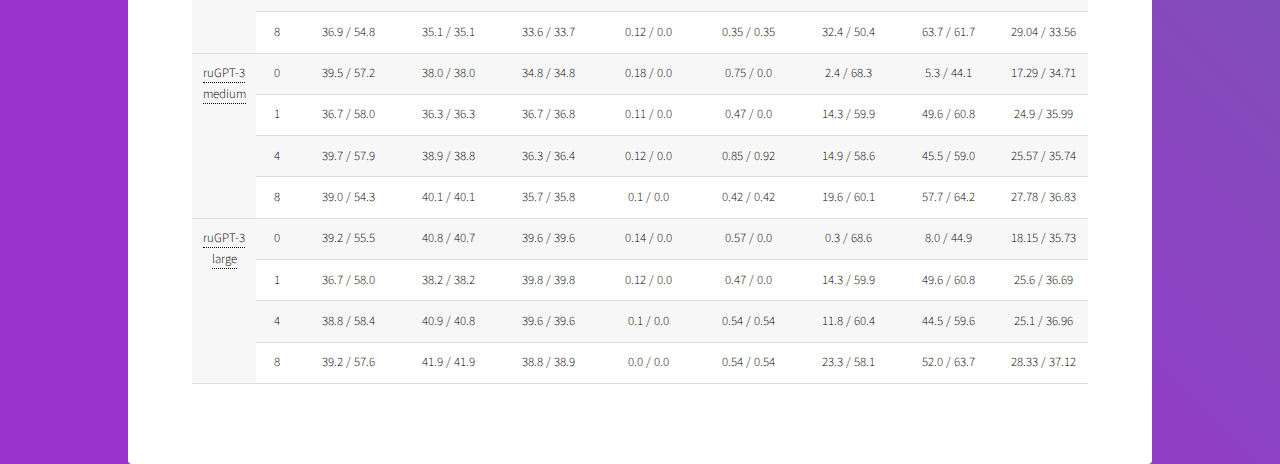
==== commit c58a02f3: "Merge branch 'main' into main" ====
--- a/index.html
+++ b/index.html
@@ -1,6 +1,7 @@
 <!DOCTYPE HTML>
 
 <html xmlns="http://www.w3.org/1999/html" xmlns="http://www.w3.org/1999/html">
+
 	<head>
 		<title>TAPE Benchmark</title>
 		<meta charset="utf-8" />
@@ -355,14 +356,12 @@
 
 							  
 							</table>
-									
 
 								</tbody>
 							
 							<p></p>
 					</div>
 
-			</div>
 
 		<!-- Scripts -->
 			<script src="assets/js/jquery.min.js"></script>
@@ -389,8 +388,6 @@
 				});
 			</script>
 			
-
 </body>
 
-	</body>
 </html>
--- a/assets/css/main.css
+++ b/assets/css/main.css
@@ -275,9 +275,12 @@
 	}
 
 	sub {
-		font-size: 0.8em;
+		font-size: 0.6em;
 		position: relative;
-		top: 0.5em;
+		top: -0.2em;
+                color: #555;
+                padding: 4px;
+                font-weight: 500;
 	}
 
 	sup {
@@ -3897,3 +3900,8 @@
 }
 
 
+.t-header {
+	font-size: initial;
+}
+
+
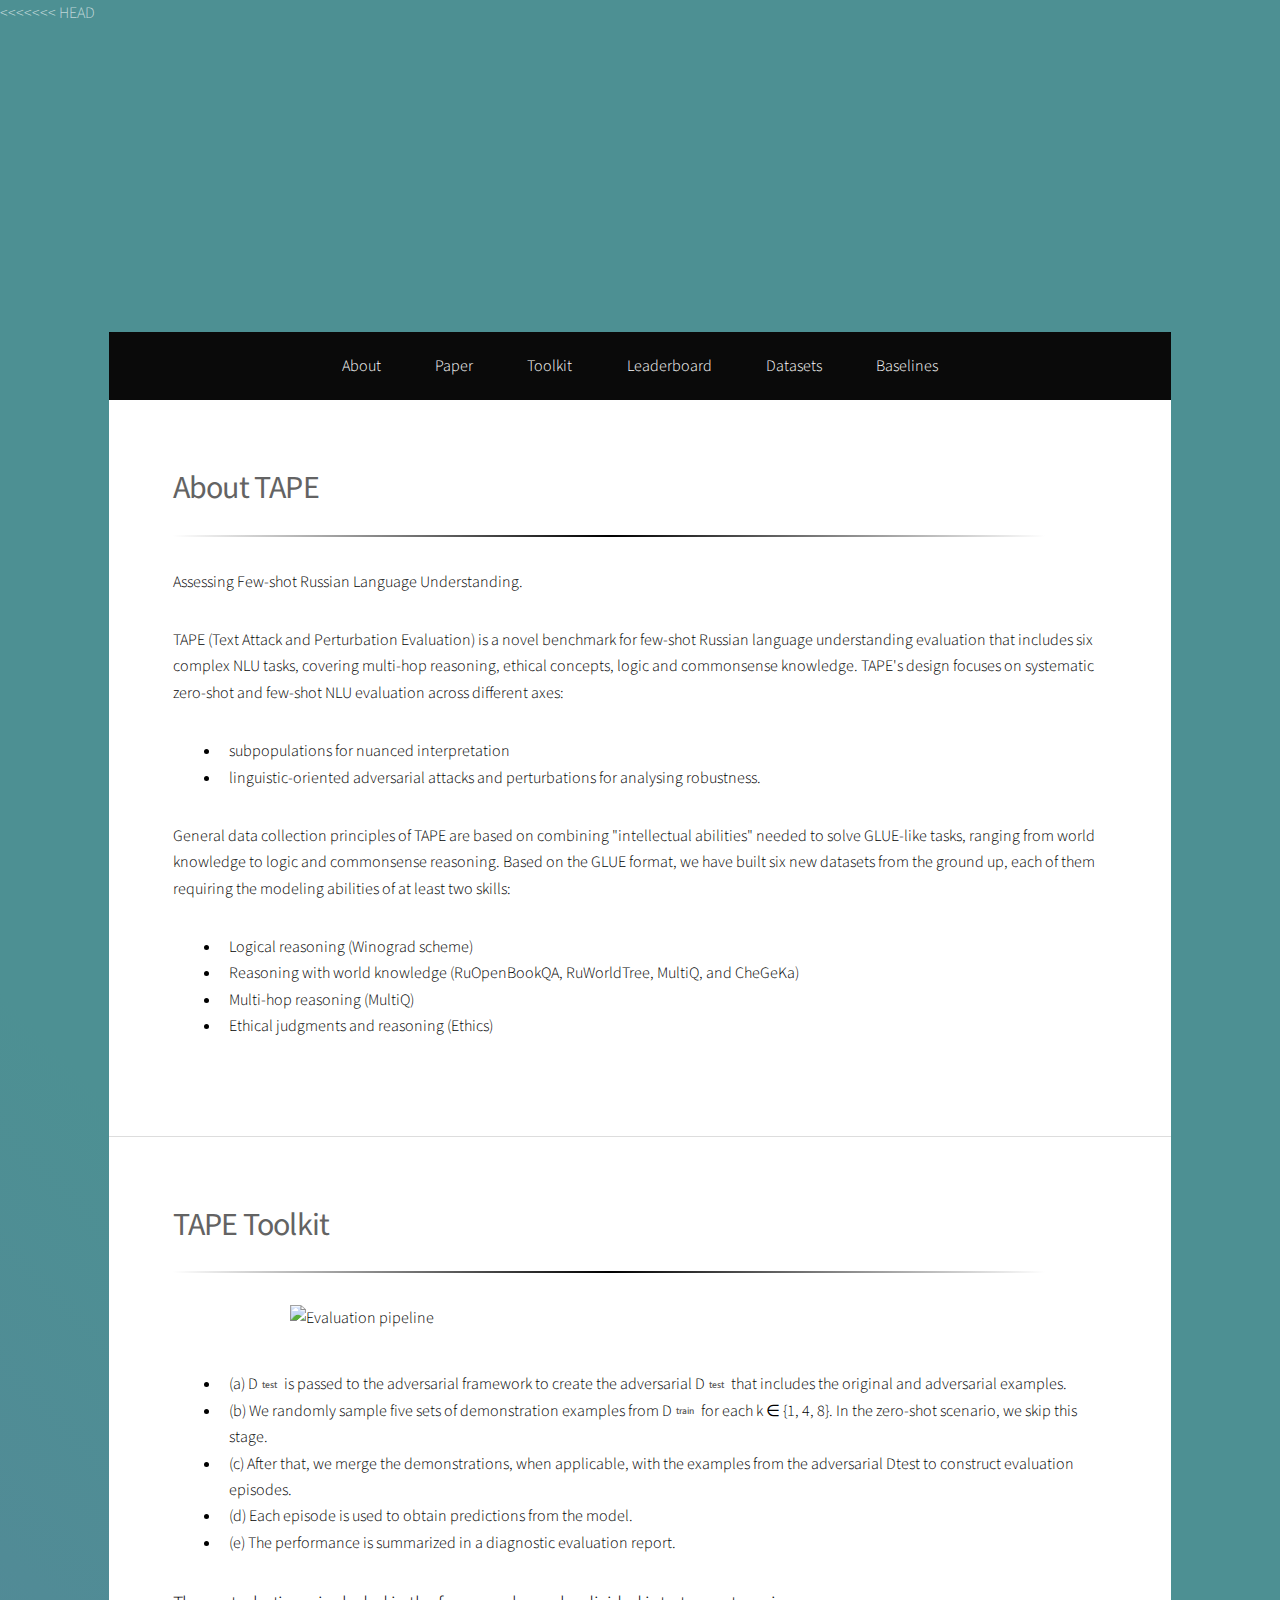
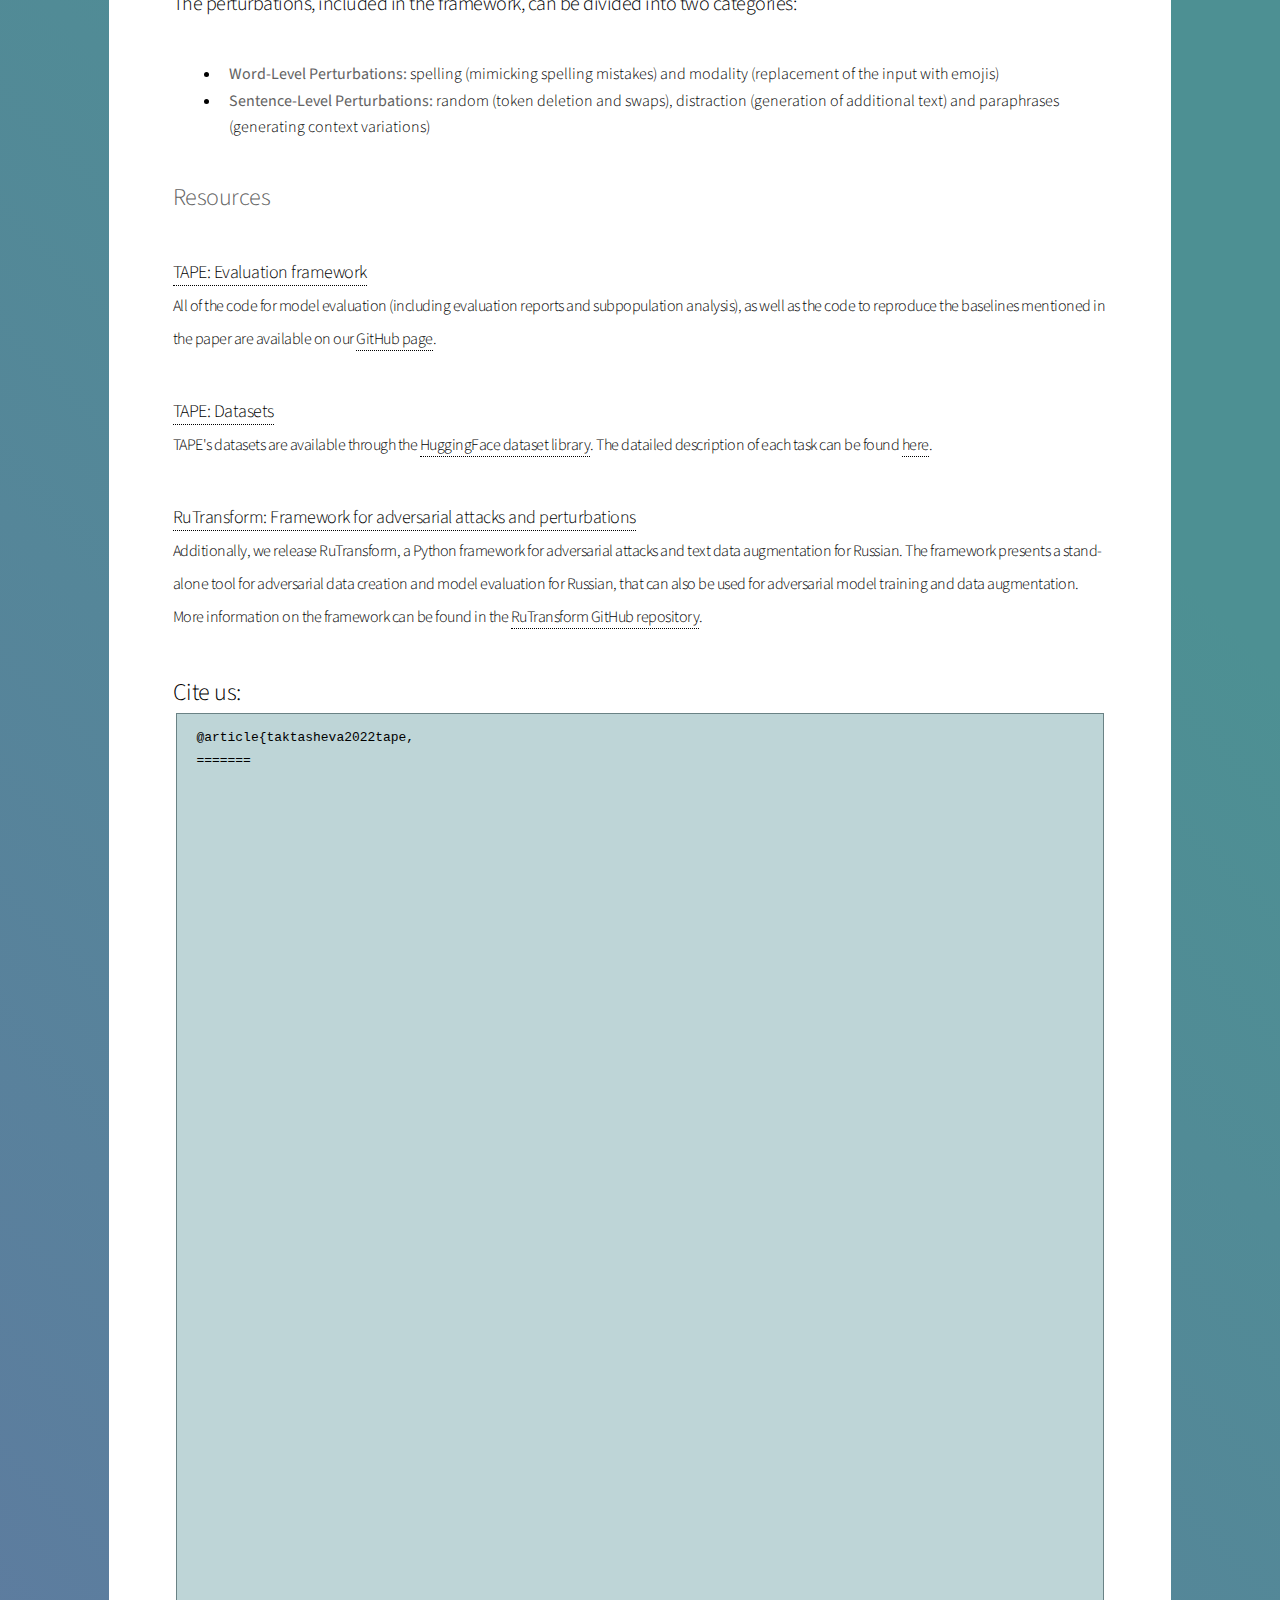
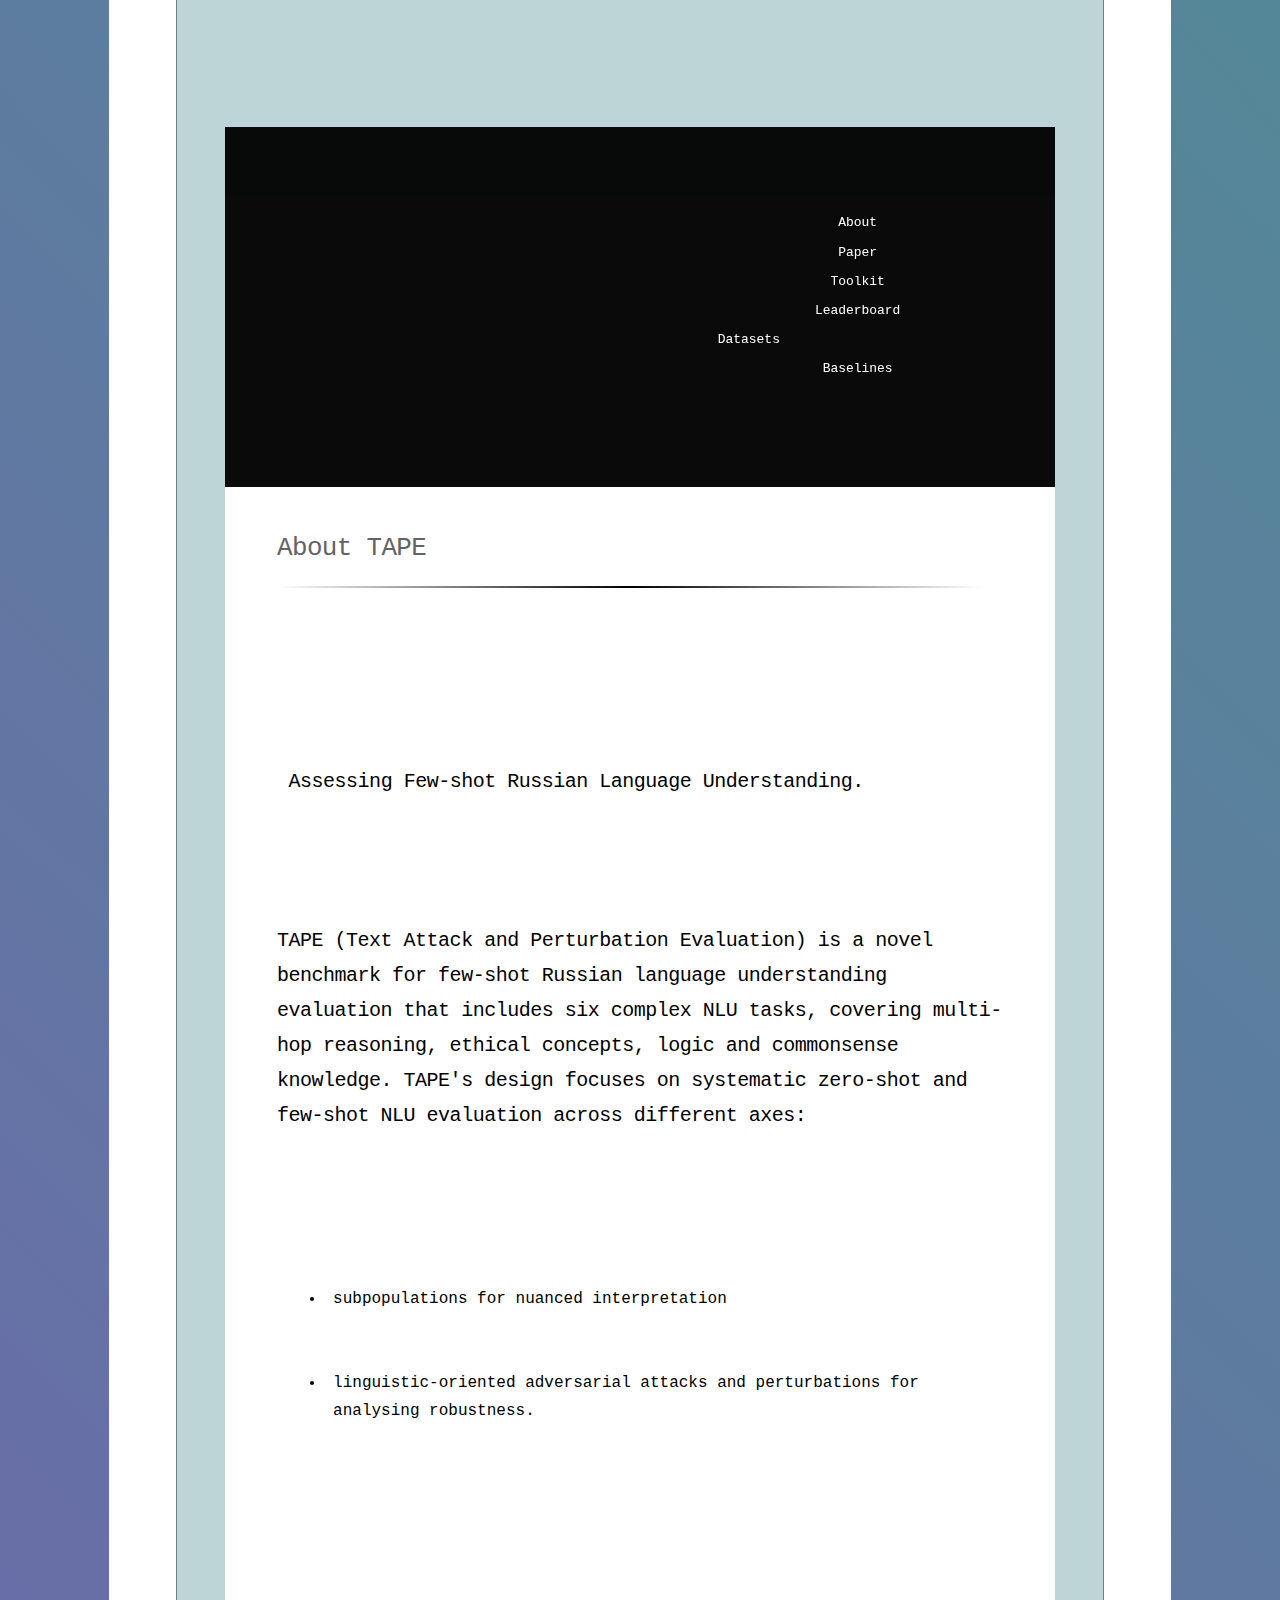
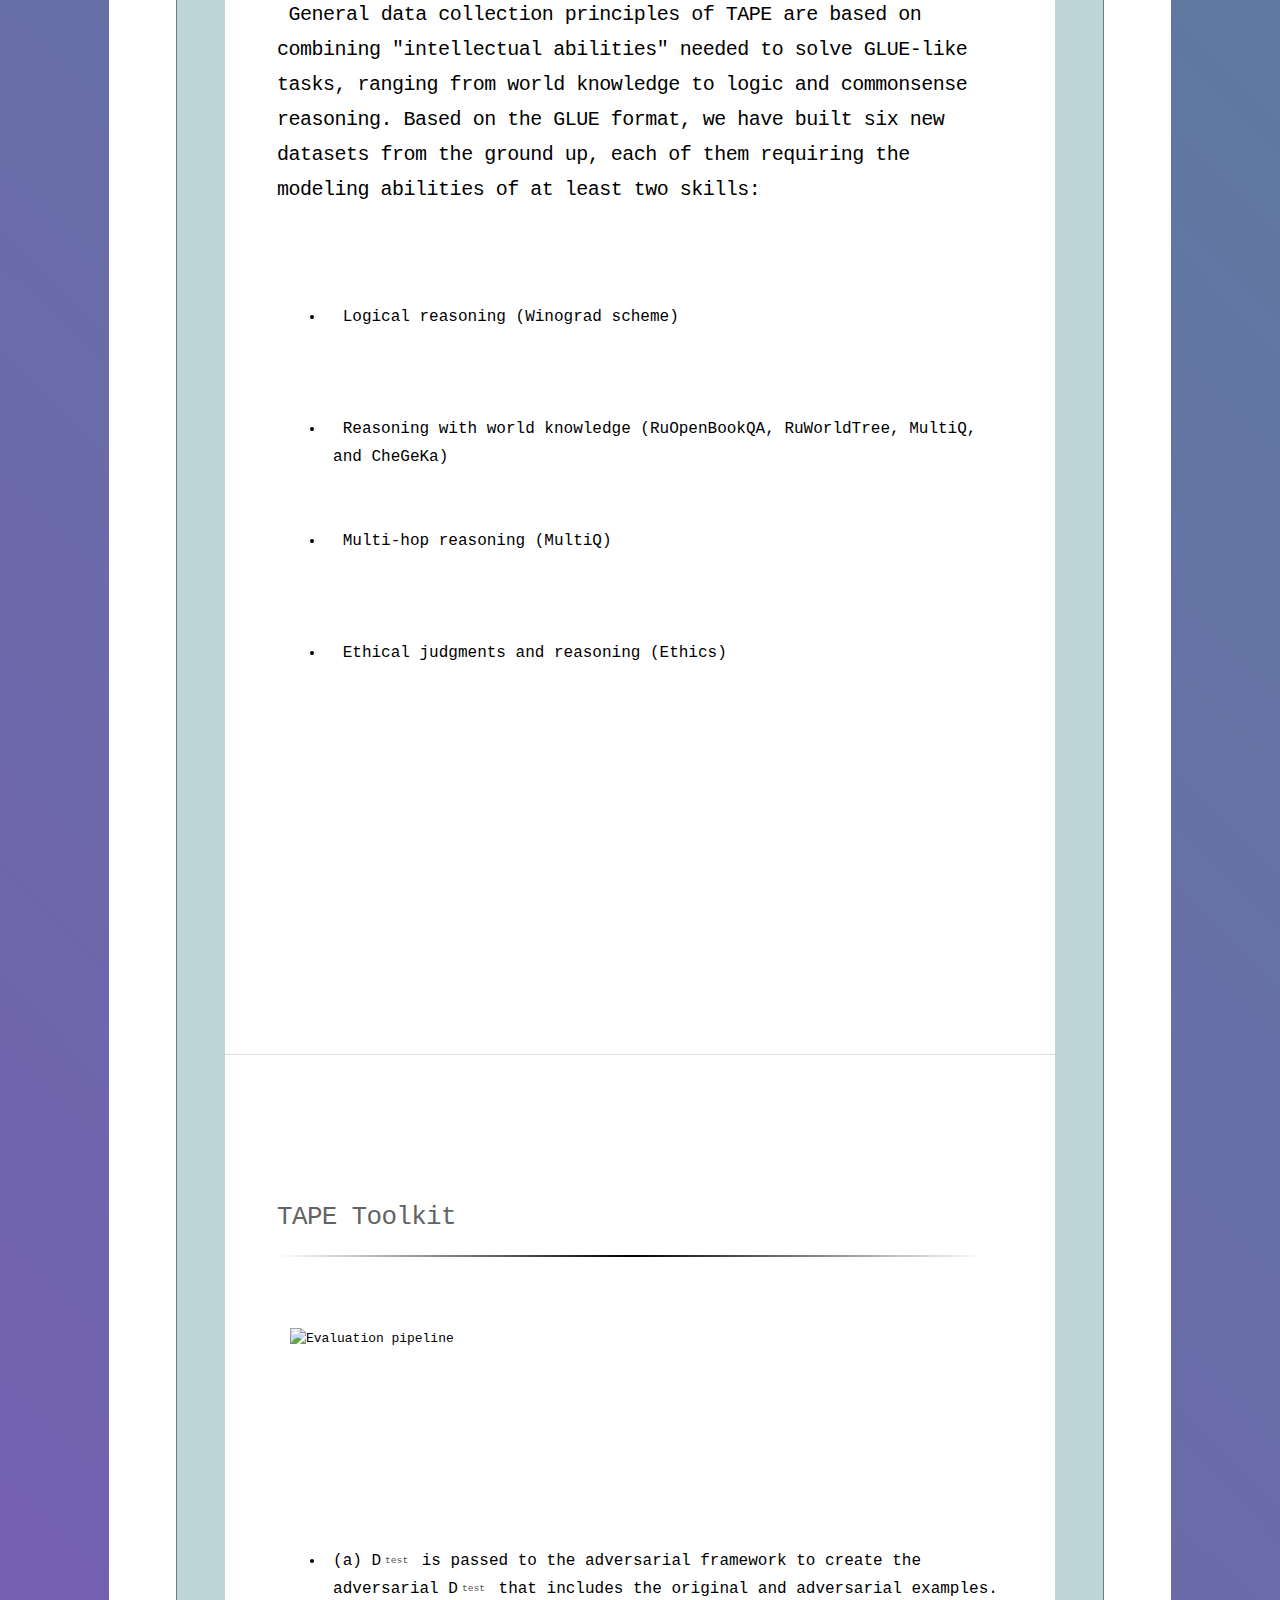
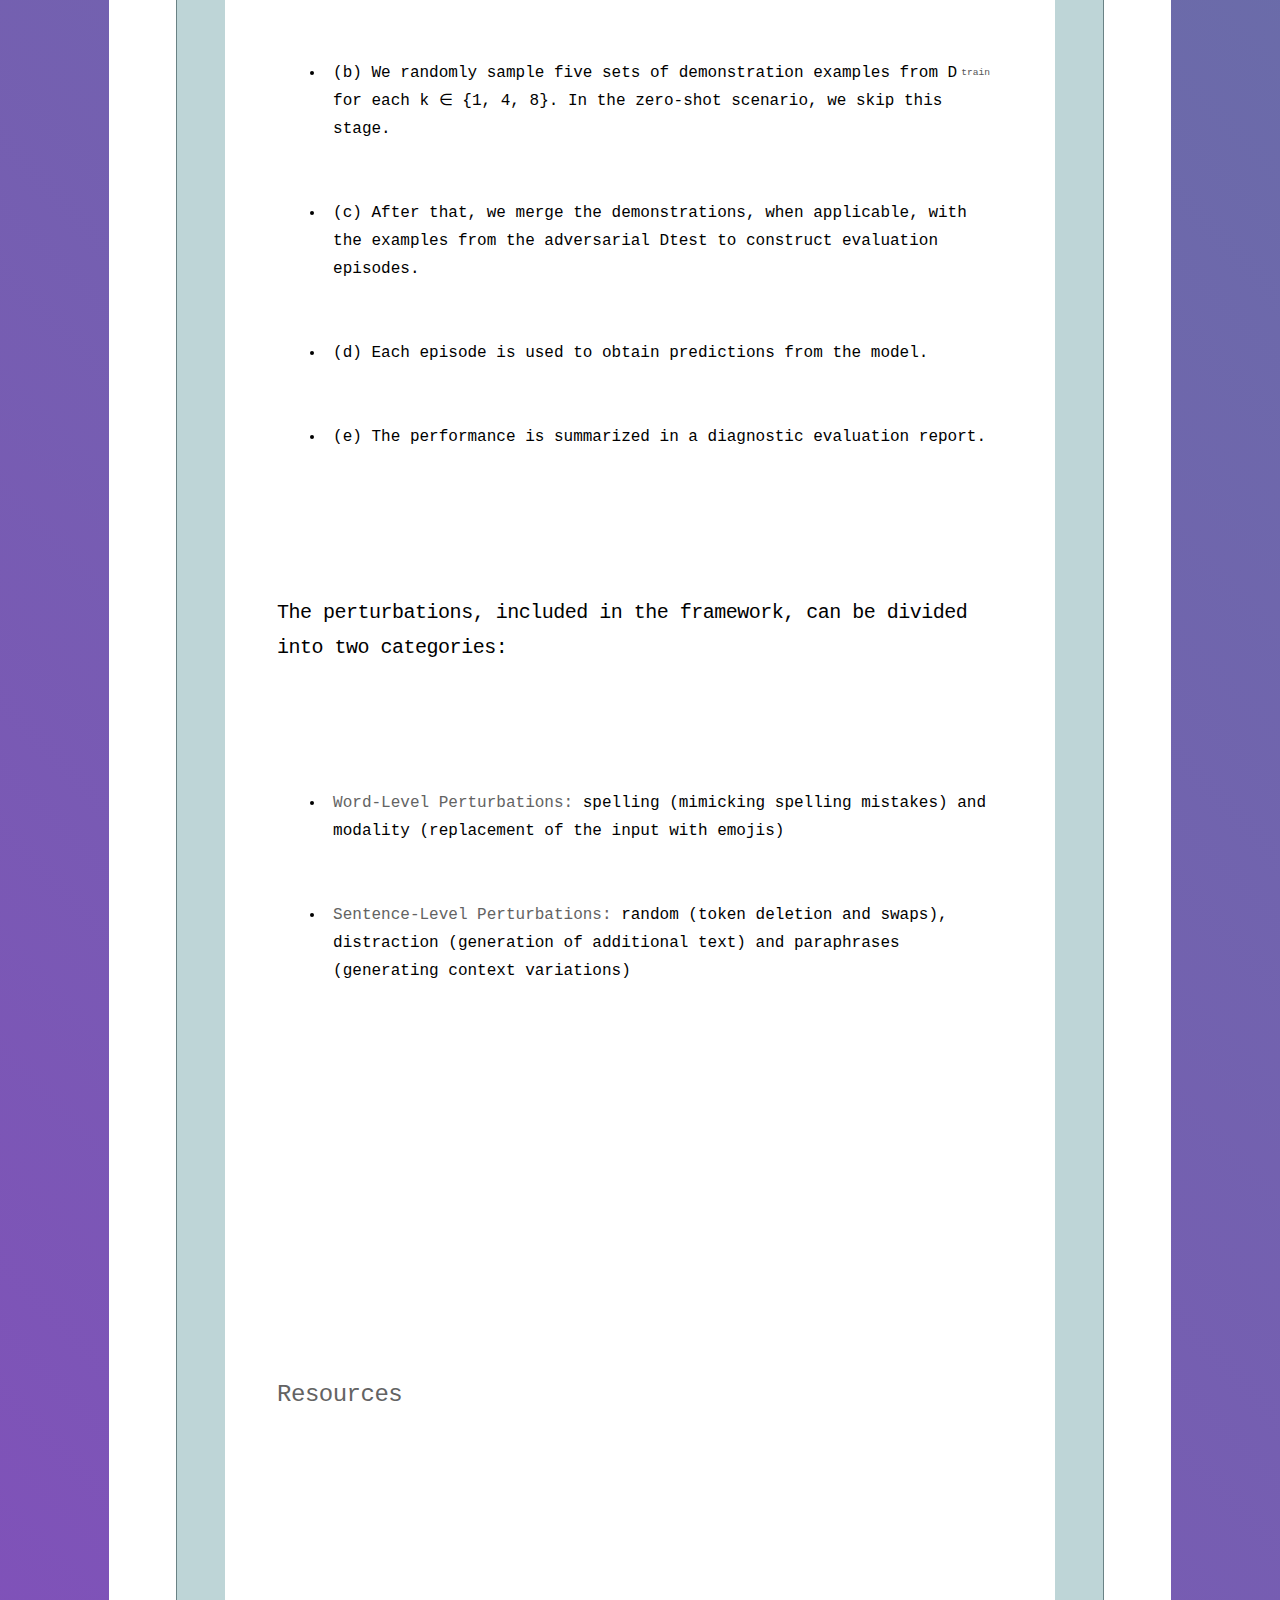
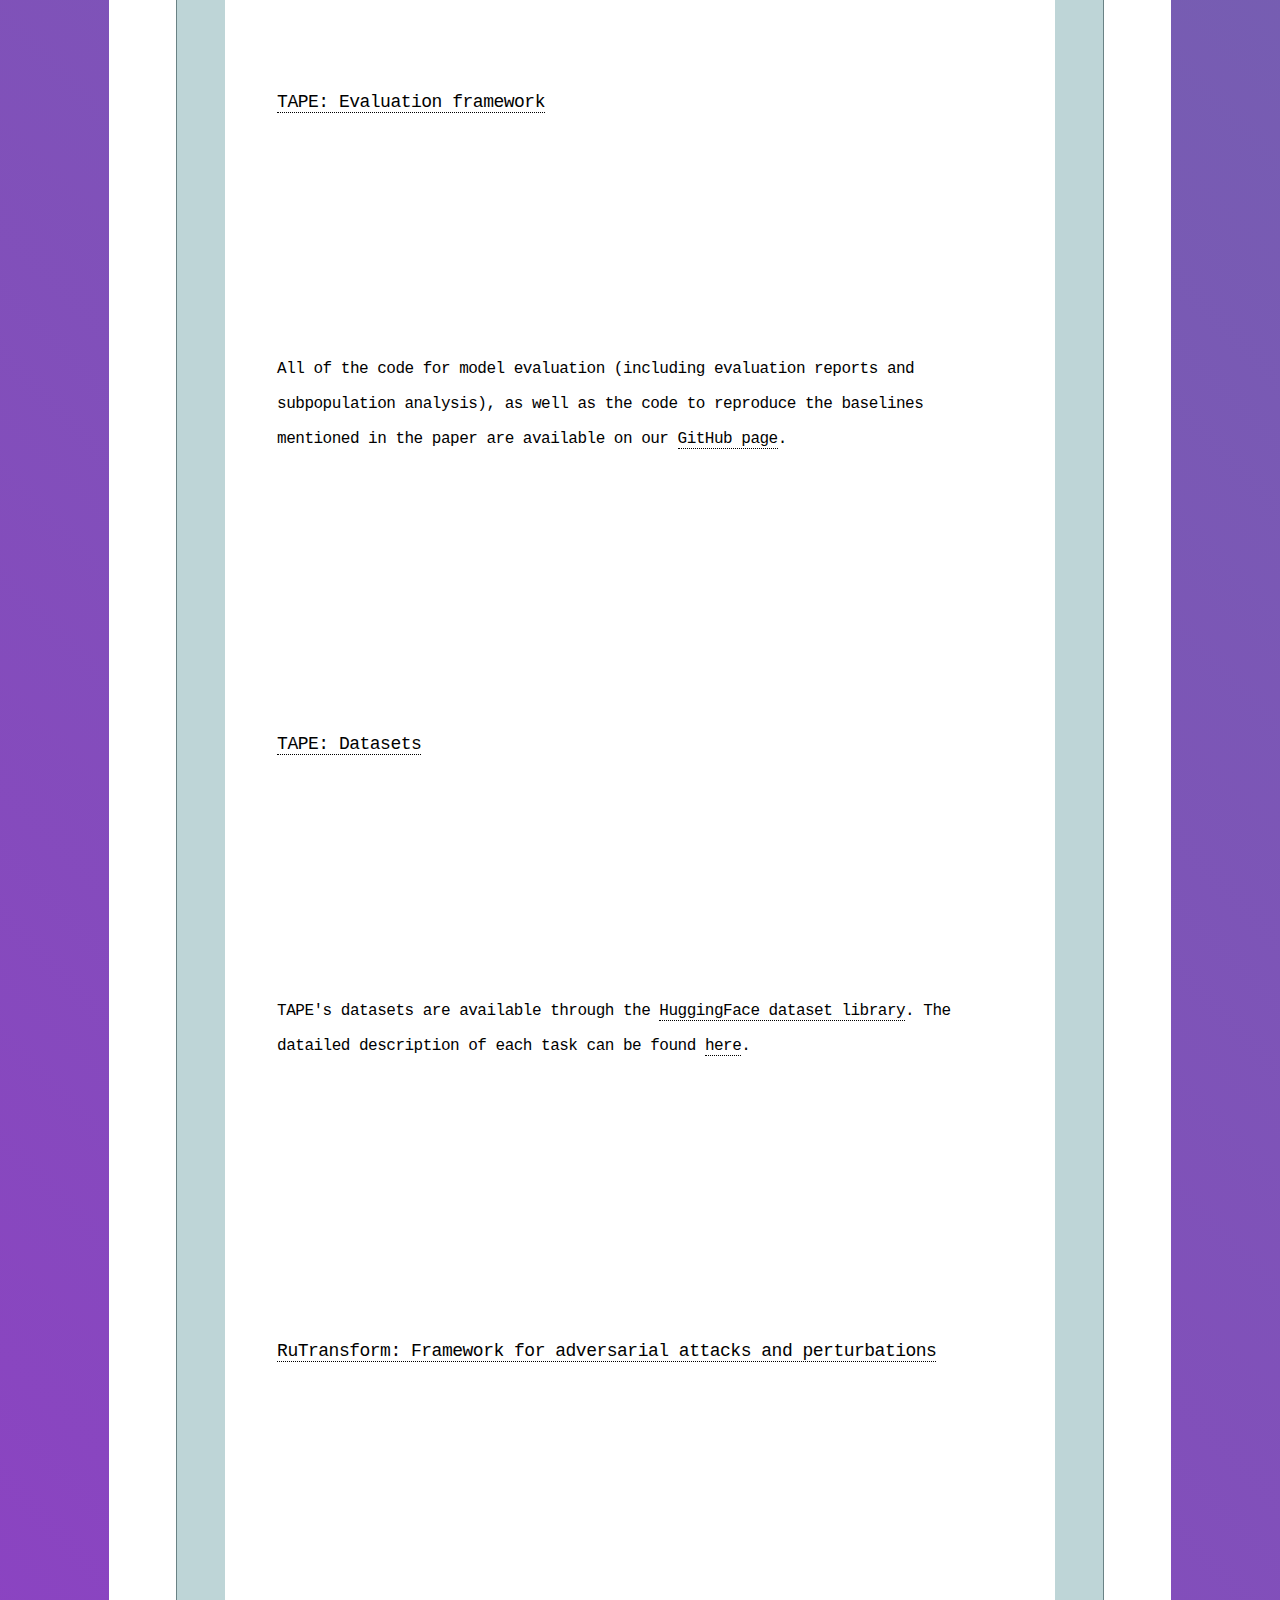
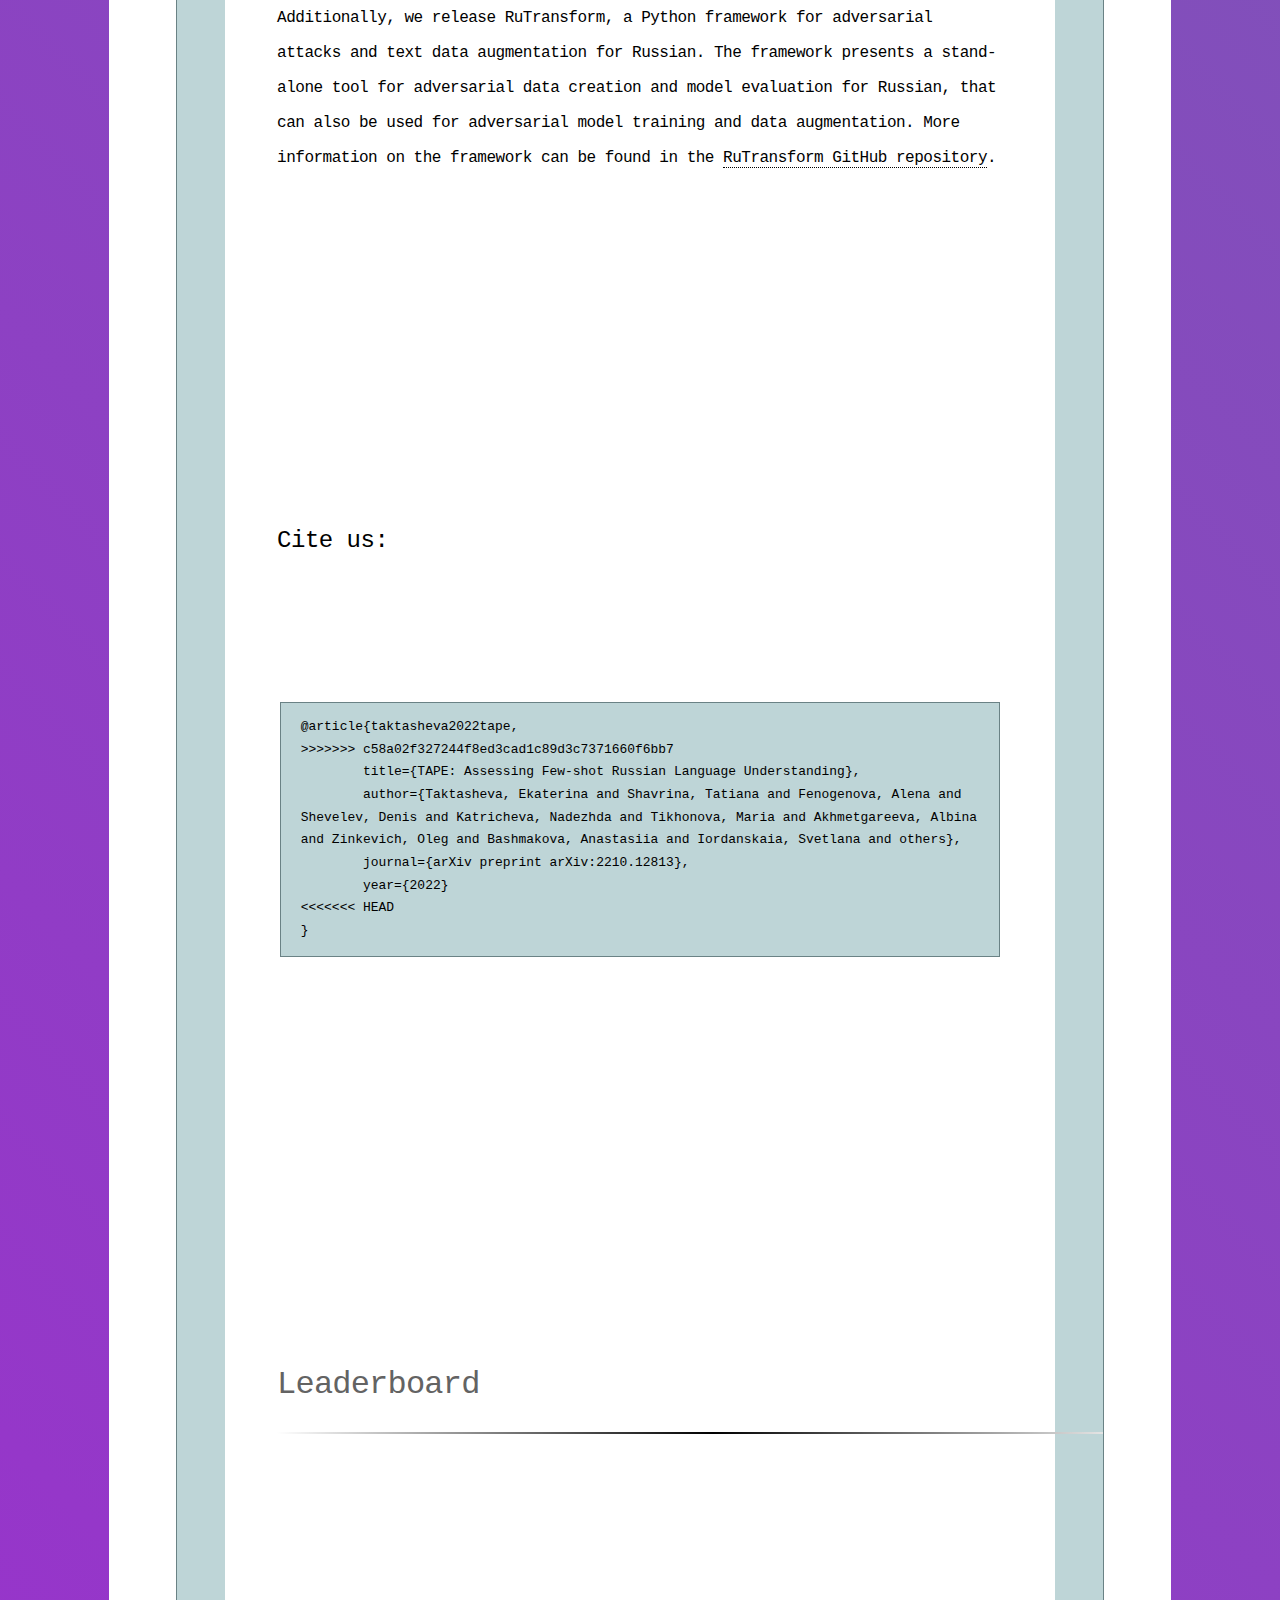
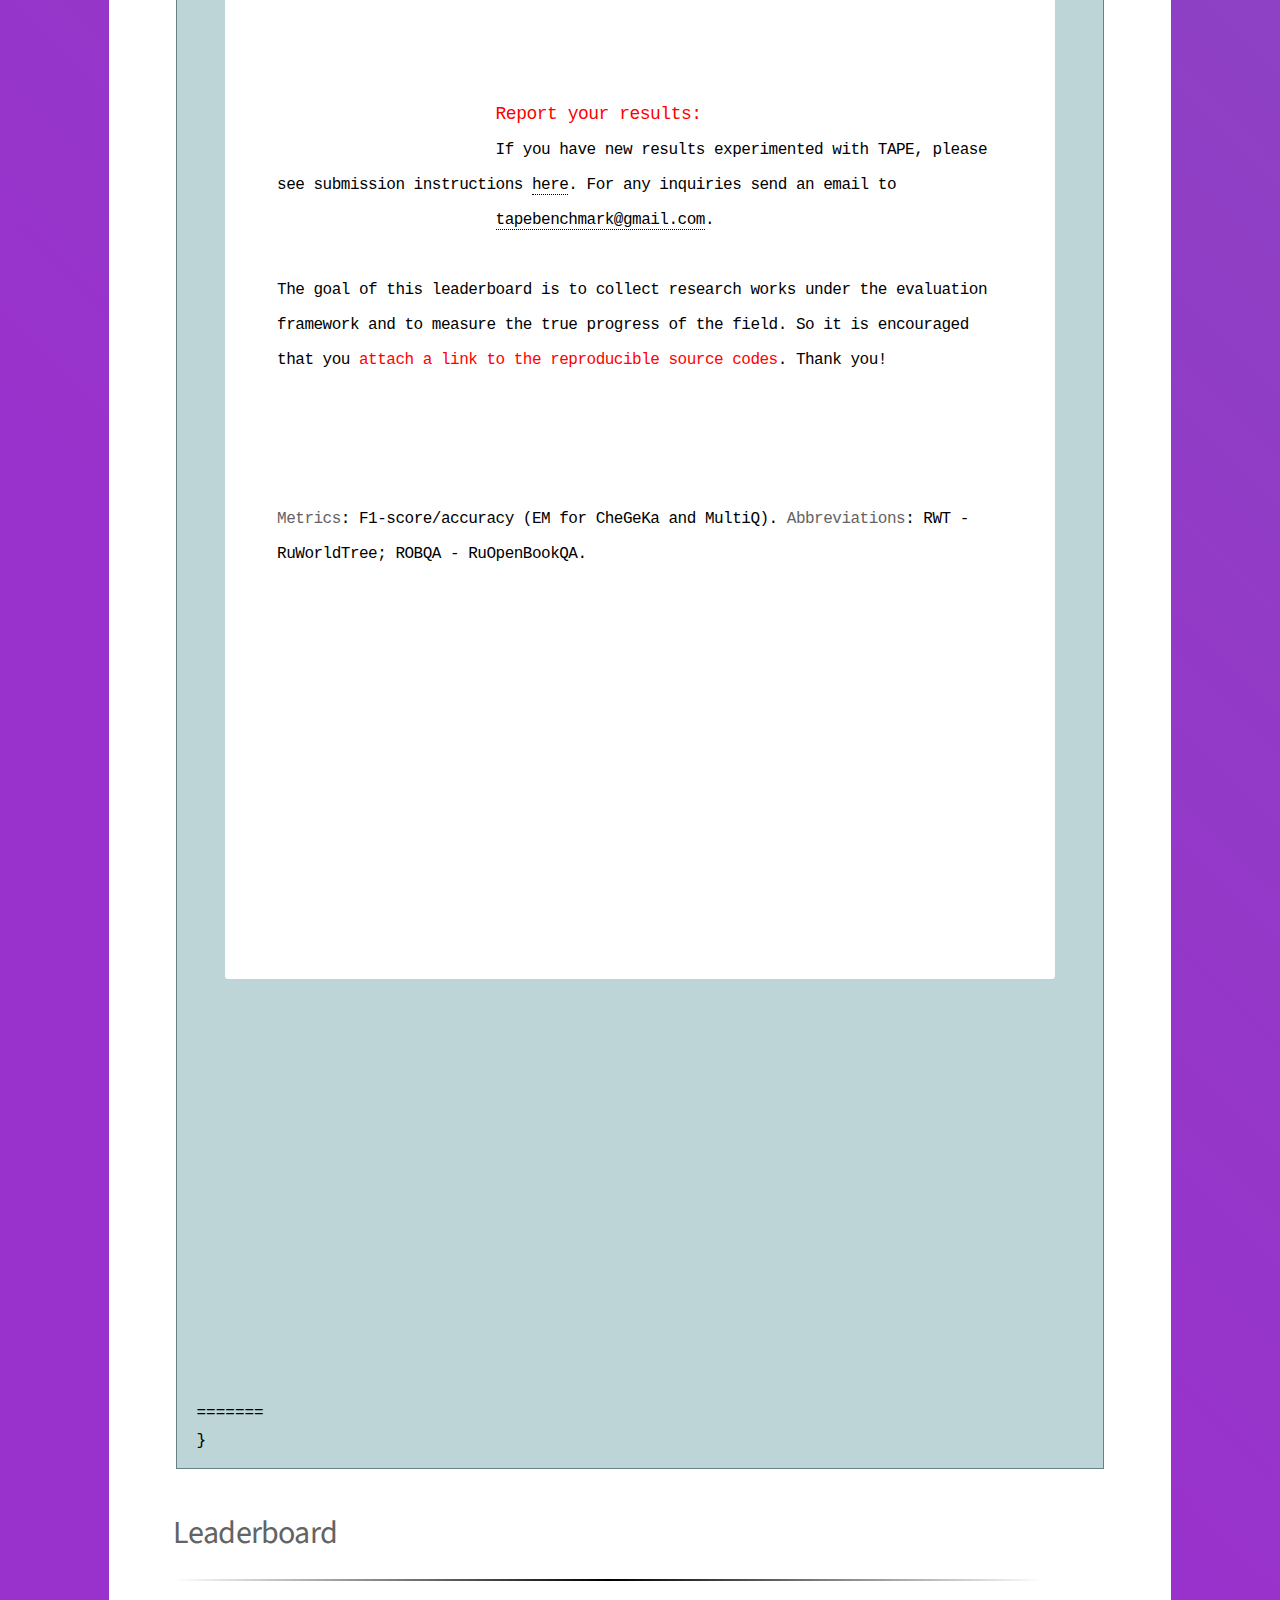
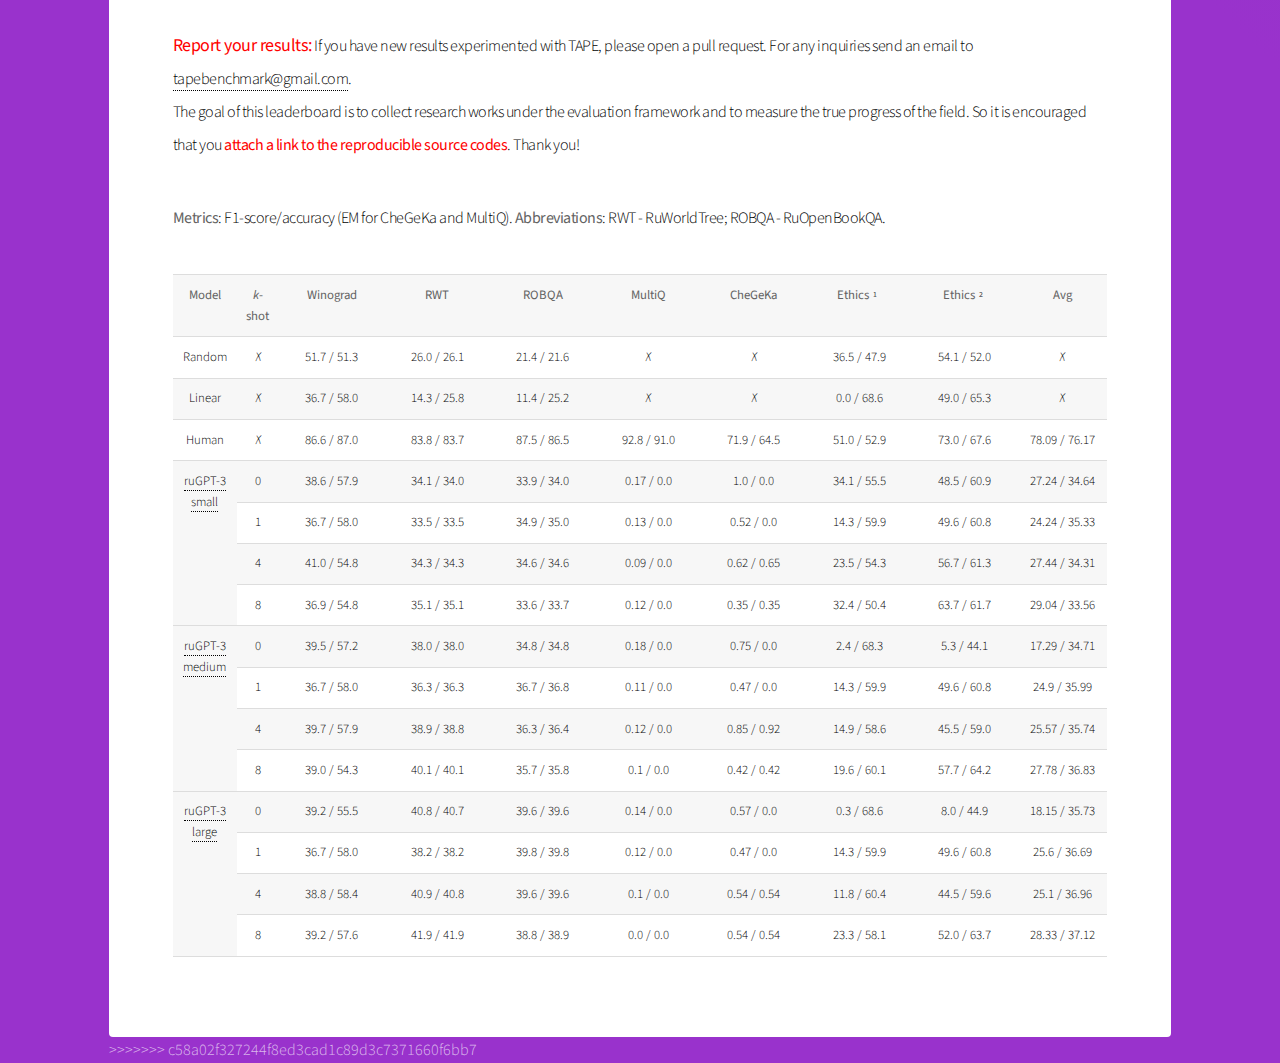
==== commit e584e068: "leaderboard auto update + fixed formatting" ====
--- a/index.html
+++ b/index.html
@@ -1,6 +1,149 @@
 <!DOCTYPE HTML>
-
 <html xmlns="http://www.w3.org/1999/html" xmlns="http://www.w3.org/1999/html">
+<<<<<<< HEAD
+    <head>
+        <title>TAPE Benchmark</title>
+        <meta charset="utf-8" />
+        <meta name="viewport" content="width=device-width, initial-scale=1, user-scalable=no" />
+        <link rel="stylesheet" href="assets/css/main.css" />
+        <link rel="stylesheet" href="https://maxcdn.bootstrapcdn.com/font-awesome/4.5.0/css/font-awesome.min.css">
+        <noscript>
+            <link rel="stylesheet" href="assets/css/noscript.css" />
+        </noscript>
+    </head>
+    <body class="is-preload">
+        <a id="button"></a>
+        <!-- Wrapper -->
+        <div id="wrapper" style="width:83%">
+            <!-- Header -->
+            <header id="header" class="alt">
+                <span class="logo"><img src="images/logo.png" alt="" /></span>
+                <h1><strong>TAPE Benchmark: Assessing Few-shot Russian Language Understanding</strong></h1>
+            </header>
+            <!-- Nav -->
+            <nav id="nav" style="width:inherit">
+                <ul>
+                    <li><a href="index.html#intro">About</a></li>
+                    <li><a href="https://arxiv.org/abs/2210.12813" target="_blank">Paper</a></li>
+                    <li><a href="index.html#toolkit">Toolkit</a></li>
+                    <li><a href="index.html#leaderboard">Leaderboard</a></li>
+                    <li><a href="datasets.html#intro">Datasets</a></li>
+                    <li><a href="baselines.html#intro">Baselines</a></li>
+                </ul>
+            </nav>
+            <!-- Main -->
+            <div id="main">
+                <!-- Introduction -->
+                <section id="intro" class="main">
+                    <div class="spotlight">
+                        <div class="content">
+                            <header class="major">
+                                <h2><strong>About TAPE</strong></h2>
+                            </header>
+                            <font size="3">
+                                <p> Assessing Few-shot Russian Language Understanding.</p>
+                                <p>TAPE (Text Attack and Perturbation Evaluation) is a novel benchmark for few-shot Russian language understanding evaluation that includes six complex NLU tasks, covering multi-hop reasoning, ethical concepts, logic and commonsense knowledge. TAPE's design focuses on systematic zero-shot and few-shot NLU evaluation across different axes:</p>
+                                <ul>
+                                    <ul>
+                                        <ul>
+                                            <li>subpopulations for nuanced interpretation</li>
+                                            <li>linguistic-oriented adversarial attacks and perturbations for analysing robustness.
+                                            </li>
+                                        </ul>
+                                    </ul>
+                                </ul>
+                                <p> General data collection principles of TAPE are based on combining "intellectual abilities" needed to solve GLUE-like tasks, ranging from world knowledge to logic and commonsense reasoning. Based on the GLUE format, we have built six new datasets from the ground up, each of them requiring the modeling abilities of at least two skills:</p>
+                                <ul>
+                                    <ul>
+                                        <ul>
+                                            <li> Logical reasoning (Winograd scheme)
+                                            </li>
+                                            <li> Reasoning with world knowledge (RuOpenBookQA, RuWorldTree, MultiQ, and CheGeKa)</li>
+                                            <li> Multi-hop reasoning (MultiQ)
+                                            </li>
+                                            <li> Ethical judgments and reasoning (Ethics)
+                                            </li>
+                                        </ul>
+                                    </ul>
+                                </ul>
+                            </font>
+                        </div>
+                    </div>
+                </section>
+                <!-- Second Section -->
+                <section id="toolkit" class="main">
+                <header class="major">
+                <h2><strong>TAPE Toolkit</strong></h2>
+                <img class="aligncenter" src="images/pipeline.png" alt="Evaluation pipeline" width="700">
+                <p></p>
+                <font size="3">
+                <p>
+                <ul>
+                    <ul>
+                        <ul>
+                            <li>(a) D<sub>test</sub> is passed to the adversarial framework to create the adversarial D<sub>test</sub> that includes the original and adversarial examples.</li>
+                            <li>
+                                (b) We randomly sample five sets of demonstration examples from D<sub>train</sub> for each 
+                                <it>k</it>
+                                ∈ {1, 4, 8}. In the zero-shot scenario, we skip this stage.
+                            </li>
+                            <li>(c) After that, we merge the demonstrations, when applicable, with the examples from the adversarial Dtest to construct evaluation episodes.</li>
+                            <li>(d) Each episode is used to obtain predictions from the model.</li>
+                            <li>(e) The performance is summarized in a diagnostic evaluation report.</li>
+                        </ul>
+                    </ul>
+                </ul>
+                <p>The perturbations, included in the framework, can be divided into two categories:</p>
+                <ul>
+                    <ul>
+                        <ul>
+                            <li><strong>Word-Level Perturbations:</strong> spelling (mimicking spelling mistakes) and modality (replacement of the input with emojis)</li>
+                            <li><strong>Sentence-Level Perturbations:</strong> random (token deletion and swaps), distraction (generation of additional text) and paraphrases (generating context variations)</li>
+                        </ul>
+                    </ul>
+                </ul>
+                </p>
+                <p></p>
+                <div class="content">
+                    <h3 ><font size="5">Resources</font></h3>
+                    <p></p>
+                    <p class="small-margin">
+                        <font size="4">
+                        <a href="https://github.com/RussianNLP/TAPE">TAPE: Evaluation framework</a>
+                        </font>
+                    </p>
+                    <p>
+                        <font size="3">
+                        All of the code for model evaluation (including evaluation reports and subpopulation analysis), as well as the code to reproduce the baselines mentioned in the paper are available on our <a href="https://github.com/RussianNLP/TAPE">GitHub page</a>.
+                        </font>
+                    </p>
+                    <p class="small-margin">
+                        <font size="4">
+                        <a href="https://huggingface.co/datasets/RussianNLP/tape">TAPE: Datasets</a>
+                        </font>
+                    </p>
+                    <p>
+                        <font size="3">
+                        TAPE's datasets are available through the <a href="https://huggingface.co/datasets/RussianNLP/tape">HuggingFace dataset library</a>. The datailed description of each task can be found <a href="datasets.html#intro">here</a>. 
+                        </font>
+                    </p>
+                    <p class="small-margin">
+                        <font size="4">
+                        <a href="https://github.com/RussianNLP/rutransform">RuTransform: Framework for adversarial attacks and perturbations</a>
+                        </font>
+                    </p>
+                    <p>
+                        <font size="3">
+                        Additionally, we release RuTransform, a Python framework for adversarial attacks and text data augmentation for Russian. The framework presents a stand-alone tool for adversarial data creation and model evaluation for Russian, that can also be used for adversarial model training and data augmentation. More information on the framework can be found in the <a href="https://github.com/RussianNLP/rutransform">RuTransform GitHub repository</a>.
+                        </font>
+                    </p>
+                    <p></p>
+                </div>
+                <p class="small-margin"><font size="5">Cite us:</font></p>
+                <div class="alert1 alert1-info" role="alert1">
+                    <font size="3">
+                        <pre><code>@article{taktasheva2022tape,
+=======
 
 	<head>
 		<title>TAPE Benchmark</title>
@@ -129,10 +272,47 @@
         						
 									<div class="alert1 alert1-info" role="alert1"><font size="3">
 										<pre><code>@article{taktasheva2022tape,
+>>>>>>> c58a02f327244f8ed3cad1c89d3c7371660f6bb7
 	title={TAPE: Assessing Few-shot Russian Language Understanding},
 	author={Taktasheva, Ekaterina and Shavrina, Tatiana and Fenogenova, Alena and Shevelev, Denis and Katricheva, Nadezhda and Tikhonova, Maria and Akhmetgareeva, Albina and Zinkevich, Oleg and Bashmakova, Anastasiia and Iordanskaia, Svetlana and others},
 	journal={arXiv preprint arXiv:2210.12813},
 	year={2022}
+<<<<<<< HEAD
+}</code></pre>
+                    </font>
+                    <p></p>
+                </div>
+                <!-- Get Started -->
+                <section id="leaderboard" class="main">
+                <header class="major">
+                    <h2><strong>Leaderboard</strong></h2>
+                </header>
+                <p class="small-margin" align="left">
+                    <font size="3">
+                        <strong><font size="4" color="red">Report your results:</font></strong>
+                        If you have new results experimented with TAPE, please see submission instructions <a href="https://github.com/RussianNLP/TAPE#submit-to-tape">here</a>. For any inquiries send an email to
+                        <a href = "mailto:tapebenchmark@gmail.com">tapebenchmark@gmail.com</a>.
+                <p>The goal of this leaderboard is to collect research works under the evaluation framework and to measure the true progress of the field. So it is encouraged that you <strong><font color="red">attach a link to the reproducible source codes</font></strong>. Thank you!</p>
+                </font>
+                <p><font size="3" style="margin: 0"><b>Metrics</b>: F1-score/accuracy (EM for CheGeKa and MultiQ). <b>Abbreviations</b>: RWT - RuWorldTree; ROBQA - RuOpenBookQA.</font></p>
+                </p>
+                <div id="tape-leaderboard"></div>
+                <p></p>
+            </div>
+        </div>
+        <!-- Scripts -->
+        <script src="assets/js/jquery.min.js"></script>
+        <script src="assets/js/jquery.scrollex.min.js"></script>
+        <script src="assets/js/jquery.scrolly.min.js"></script>
+        <script src="assets/js/browser.min.js"></script>
+        <script src="assets/js/breakpoints.min.js"></script>
+        <script src="assets/js/util.js"></script>
+        <script src="assets/js/main.js"></script>
+        <script src="assets/js/scroll.js"></script>
+        <script src="assets/js/leaderboard.js" defer></script>
+    </body>
+</html>
+=======
 }</code></pre></font>
 										<p></p>
 									</div>
@@ -391,3 +571,4 @@
 </body>
 
 </html>
+>>>>>>> c58a02f327244f8ed3cad1c89d3c7371660f6bb7
--- a/assets/css/main.css
+++ b/assets/css/main.css
@@ -48,6 +48,7 @@
 
 .parentCell{
         position: relative;
+        width: flow(100% + 2em);
     }
 
 .tooltip{
@@ -59,7 +60,8 @@
     padding: 7px;
     color: black; 
     top: 0.15em; 
-    left: -0.5em;
+    left: -0.7em;
+    /*text-overflow: auto;*/
 }
 
 .parentCell:hover {
@@ -3900,8 +3902,15 @@
 }
 
 
+<<<<<<< HEAD
+
 .t-header {
 	font-size: initial;
 }
-
-
+=======
+.t-header {
+	font-size: initial;
+}
+
+
+>>>>>>> c58a02f327244f8ed3cad1c89d3c7371660f6bb7
--- a/assets/css/main.css
+++ b/assets/css/main.css
@@ -48,6 +48,7 @@
 
 .parentCell{
         position: relative;
+        width: flow(100% + 2em);
     }
 
 .tooltip{
@@ -59,7 +60,8 @@
     padding: 7px;
     color: black; 
     top: 0.15em; 
-    left: -0.5em;
+    left: -0.7em;
+    /*text-overflow: auto;*/
 }
 
 .parentCell:hover {
@@ -3900,8 +3902,15 @@
 }
 
 
+<<<<<<< HEAD
+
 .t-header {
 	font-size: initial;
 }
-
-
+=======
+.t-header {
+	font-size: initial;
+}
+
+
+>>>>>>> c58a02f327244f8ed3cad1c89d3c7371660f6bb7
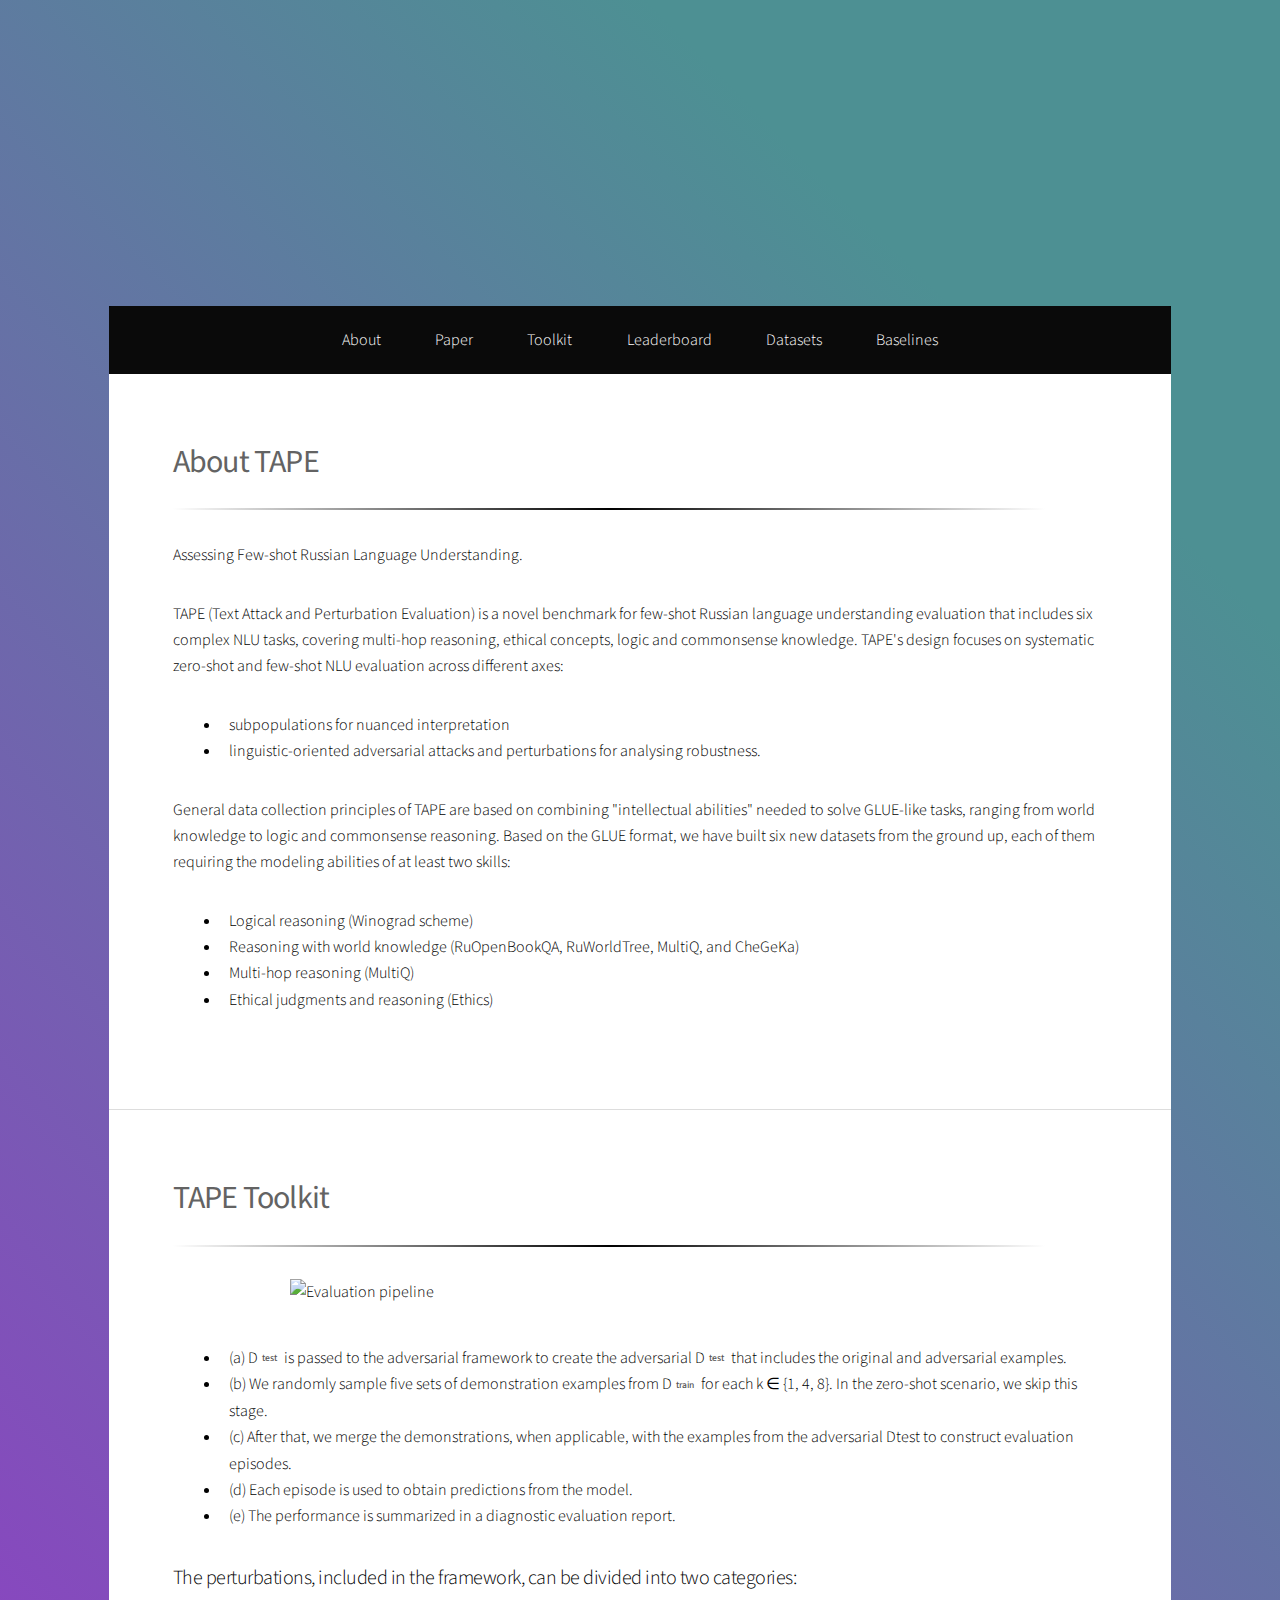
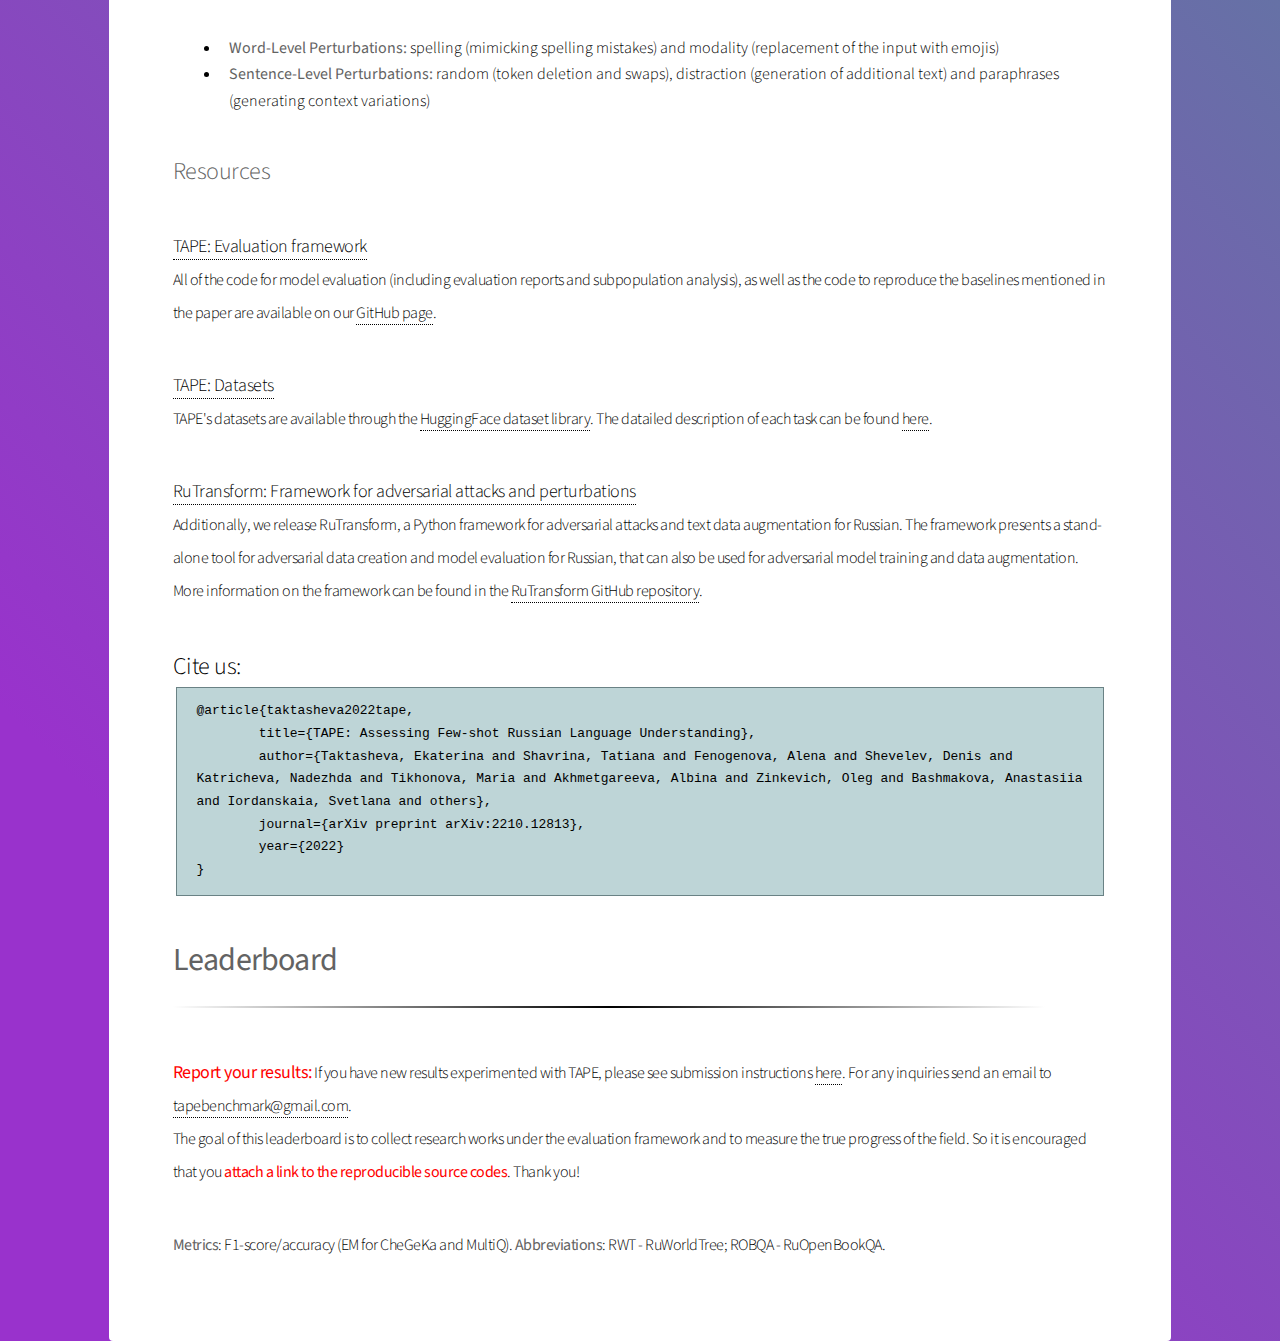
==== commit 6795a244: "fixed bugs" ====
--- a/index.html
+++ b/index.html
@@ -1,6 +1,5 @@
 <!DOCTYPE HTML>
 <html xmlns="http://www.w3.org/1999/html" xmlns="http://www.w3.org/1999/html">
-<<<<<<< HEAD
     <head>
         <title>TAPE Benchmark</title>
         <meta charset="utf-8" />
@@ -109,32 +108,32 @@
                     <p></p>
                     <p class="small-margin">
                         <font size="4">
-                        <a href="https://github.com/RussianNLP/TAPE">TAPE: Evaluation framework</a>
+                        <a href="https://github.com/RussianNLP/TAPE" target="_blank">TAPE: Evaluation framework</a>
                         </font>
                     </p>
                     <p>
                         <font size="3">
-                        All of the code for model evaluation (including evaluation reports and subpopulation analysis), as well as the code to reproduce the baselines mentioned in the paper are available on our <a href="https://github.com/RussianNLP/TAPE">GitHub page</a>.
+                        All of the code for model evaluation (including evaluation reports and subpopulation analysis), as well as the code to reproduce the baselines mentioned in the paper are available on our <a href="https://github.com/RussianNLP/TAPE" target="_blank">GitHub page</a>.
                         </font>
                     </p>
                     <p class="small-margin">
                         <font size="4">
-                        <a href="https://huggingface.co/datasets/RussianNLP/tape">TAPE: Datasets</a>
+                        <a href="https://huggingface.co/datasets/RussianNLP/tape" target="_blank">TAPE: Datasets</a>
                         </font>
                     </p>
                     <p>
                         <font size="3">
-                        TAPE's datasets are available through the <a href="https://huggingface.co/datasets/RussianNLP/tape">HuggingFace dataset library</a>. The datailed description of each task can be found <a href="datasets.html#intro">here</a>. 
+                        TAPE's datasets are available through the <a href="https://huggingface.co/datasets/RussianNLP/tape" target="_blank">HuggingFace dataset library</a>. The datailed description of each task can be found <a href="datasets.html#intro">here</a>. 
                         </font>
                     </p>
                     <p class="small-margin">
                         <font size="4">
-                        <a href="https://github.com/RussianNLP/rutransform">RuTransform: Framework for adversarial attacks and perturbations</a>
+                        <a href="https://github.com/RussianNLP/rutransform" target="_blank">RuTransform: Framework for adversarial attacks and perturbations</a>
                         </font>
                     </p>
                     <p>
                         <font size="3">
-                        Additionally, we release RuTransform, a Python framework for adversarial attacks and text data augmentation for Russian. The framework presents a stand-alone tool for adversarial data creation and model evaluation for Russian, that can also be used for adversarial model training and data augmentation. More information on the framework can be found in the <a href="https://github.com/RussianNLP/rutransform">RuTransform GitHub repository</a>.
+                        Additionally, we release RuTransform, a Python framework for adversarial attacks and text data augmentation for Russian. The framework presents a stand-alone tool for adversarial data creation and model evaluation for Russian, that can also be used for adversarial model training and data augmentation. More information on the framework can be found in the <a href="https://github.com/RussianNLP/rutransform" target="_blank">RuTransform GitHub repository</a>.
                         </font>
                     </p>
                     <p></p>
@@ -143,141 +142,10 @@
                 <div class="alert1 alert1-info" role="alert1">
                     <font size="3">
                         <pre><code>@article{taktasheva2022tape,
-=======
-
-	<head>
-		<title>TAPE Benchmark</title>
-		<meta charset="utf-8" />
-		<meta name="viewport" content="width=device-width, initial-scale=1, user-scalable=no" />
-		<link rel="stylesheet" href="assets/css/main.css" />
-		<link rel="stylesheet" href="https://maxcdn.bootstrapcdn.com/font-awesome/4.5.0/css/font-awesome.min.css">
-		<noscript><link rel="stylesheet" href="assets/css/noscript.css" /></noscript>
-	</head>
-	<body class="is-preload">
-
-		<a id="button"></a>
-
-		<!-- Wrapper -->
-			<div id="wrapper">
-
-				<!-- Header -->
-					<header id="header" class="alt">
-						<span class="logo"><img src="images/logo.png" alt="" /></span>
-						<h1><strong>TAPE Benchmark: Assessing Few-shot Russian Language Understanding</strong></h1>
-					</header>
-
-				<!-- Nav -->
-					<nav id="nav">
-						<ul>
-							<li><a href="index.html#intro">About</a></li>
-							<li><a href="https://arxiv.org/abs/2210.12813" target="_blank">Paper</a></li>
-							<li><a href="index.html#toolkit">Toolkit</a></li>
-							<li><a href="index.html#leaderboard">Leaderboard</a></li>
-                            <li><a href="datasets.html#intro">Datasets</a></li>
-							<li><a href="baselines.html#intro">Baselines</a></li>
-
-						</ul>
-					</nav>
-
-				<!-- Main -->
-					<div id="main">
-
-						<!-- Introduction -->
-							<section id="intro" class="main">
-								<div class="spotlight">
-									<div class="content">
-										<header class="major">
-											<h2><strong>About TAPE</strong></h2>
-										</header>
-										<font size="3">
-										<p> Assessing Few-shot Russian Language Understanding.</p>
-
-											<p>TAPE (Text Attack and Perturbation Evaluation) is a novel benchmark for few-shot Russian language understanding evaluation that includes six complex NLU tasks, covering multi-hop reasoning, ethical concepts, logic and commonsense knowledge. TAPE's design focuses on systematic zero-shot and few-shot NLU evaluation across different axes:</p>
-											<ul><ul><ul>
-											<li>subpopulations for nuanced interpretation</li>
-											<li>linguistic-oriented adversarial attacks and perturbations for analysing robustness.
-											</li>
-											</ul></ul></ul>
-											<p> General data collection principles of TAPE are based on combining "intellectual abilities" needed to solve GLUE-like tasks, ranging from world knowledge to logic and commonsense reasoning. Based on the GLUE format, we have built six new datasets from the ground up, each of them requiring the modeling abilities of at least two skills:</p>
-												<ul><ul><ul><li> Logical reasoning (Winograd scheme)
-												</li>
-												<li> Reasoning with world knowledge (RuOpenBookQA, RuWorldTree, MultiQ, and CheGeKa)</li>
-												<li> Multi-hop reasoning (MultiQ)
-												</li>
-												<li> Ethical judgments and reasoning (Ethics)
-												</li>
-												</ul></ul></ul>
-
-										</font>
-									</div>
-								</div>
-							</section>
-						<!-- Second Section -->
-							<section id="toolkit" class="main">
-								<header class="major">
-									<h2><strong>TAPE Toolkit</strong></h2>
-									<img class="aligncenter" src="images/pipeline.png" alt="Evaluation pipeline" width="700">
-									<p></p>
-									<font size="3">
-									<p><ul><ul><ul><li>(a) D<sub>test</sub> is passed to the adversarial framework to create the adversarial D<sub>test</sub> that includes the original and adversarial examples.</li>
-									<li>(b) We randomly sample five sets of demonstration examples from D<sub>train</sub> for each <it>k</it> ∈ {1, 4, 8}. In the zero-shot scenario, we skip this stage.</li>
-									<li>(c) After that, we merge the demonstrations, when applicable, with the examples from the adversarial Dtest to construct evaluation episodes.</li>
-									<li>(d) Each episode is used to obtain predictions from the model.</li>
-									<li>(e) The performance is summarized in a diagnostic evaluation report.</li>
-										</ul></ul></ul>
-									<p>The perturbations, included in the framework, can be divided into two categories:</p>
-
-									<ul><ul><ul><li><strong>Word-Level Perturbations:</strong> spelling (mimicking spelling mistakes) and modality (replacement of the input with emojis)</li>
-									<li><strong>Sentence-Level Perturbations:</strong> random (token deletion and swaps), distraction (generation of additional text) and paraphrases (generating context variations)</li>
-									</ul></ul></ul>
-									</p>
-									<p></p>
-									<div class="content">
-										<h3 ><font size="5">Resources</font></h3>
-										<p></p>
-										<p class="small-margin">
-											<font size="4">
-												<a href="https://github.com/RussianNLP/TAPE">TAPE: Evaluation framework</a>
-											</font>
-										</p>
-										<p>
-											<font size="3">
-											All of the code for model evaluation (including evaluation reports and subpopulation analysis), as well as the code to reproduce the baselines mentioned in the paper are available on our <a href="https://github.com/RussianNLP/TAPE">GitHub page</a>.
-											</font>
-										</p>
-										<p class="small-margin">
-											<font size="4">
-												<a href="https://huggingface.com/datasets/RussianNLP/tape">TAPE: Datasets</a>
-											</font>
-										</p>
-										<p>
-											<font size="3">
-											TAPE's datasets are available through the <a href="https://huggingface.com/datasets/RussianNLP/tape">HuggingFace dataset library</a>. The datailed description of each task can be found <a href="datasets.html#intro">here</a>. 
-											</font>
-										</p>
-										<p class="small-margin">
-											<font size="4">
-												<a href="https://github.com/RussianNLP/rutransform">RuTransform: Framework for adversarial attacks and perturbations</a>
-											</font>
-										</p>
-										<p>
-											<font size="3">
-											Additionally, we release RuTransform, a Python framework for adversarial attacks and text data augmentation for Russian. The framework presents a stand-alone tool for adversarial data creation and model evaluation for Russian, that can also be used for adversarial model training and data augmentation. More information on the framework can be found in the <a href="https://github.com/RussianNLP/rutransform">RuTransform GitHub repository</a>.
-											</font>
-										</p>
-										<p></p>
-									</div>
-
-									<p class="small-margin"><font size="5">Cite us:</font></p>
-        						
-									<div class="alert1 alert1-info" role="alert1"><font size="3">
-										<pre><code>@article{taktasheva2022tape,
->>>>>>> c58a02f327244f8ed3cad1c89d3c7371660f6bb7
 	title={TAPE: Assessing Few-shot Russian Language Understanding},
 	author={Taktasheva, Ekaterina and Shavrina, Tatiana and Fenogenova, Alena and Shevelev, Denis and Katricheva, Nadezhda and Tikhonova, Maria and Akhmetgareeva, Albina and Zinkevich, Oleg and Bashmakova, Anastasiia and Iordanskaia, Svetlana and others},
 	journal={arXiv preprint arXiv:2210.12813},
 	year={2022}
-<<<<<<< HEAD
 }</code></pre>
                     </font>
                     <p></p>
@@ -312,263 +180,3 @@
         <script src="assets/js/leaderboard.js" defer></script>
     </body>
 </html>
-=======
-}</code></pre></font>
-										<p></p>
-									</div>
-						<!-- Get Started -->
-							<section id="leaderboard" class="main">
-								<header class="major">
-									<h2><strong>Leaderboard</strong></h2>
-								</header>
-								<p class="small-margin" align="left">
-									<font size="3">
-									<strong><font size="4" color="red">Report your results:</font></strong>
-										If you have new results experimented with TAPE, please open a pull request. For any inquiries send an email to
-										<a href = "mailto:tapebenchmark@gmail.com">tapebenchmark@gmail.com</a>.
-
-										<p>The goal of this leaderboard is to collect research works under the evaluation framework and to measure the true progress of the field. So it is encouraged that you <strong><font color="red">attach a link to the reproducible source codes</font></strong>. Thank you!</p>
-									</font>
-
-									<p><font size="3" style="margin: 0"><b>Metrics</b>: F1-score/accuracy (EM for CheGeKa and MultiQ). <b>Abbreviations</b>: RWT - RuWorldTree; ROBQA - RuOpenBookQA.</font></p>
-								</p>
-								        <table style="width:100%;font-size:80%;text-align:center;">
-								        	<col span="1" style="width:5em">
-								        	<col span="1" style="width:2em">
-							  <tr>
-							    <td><b>Model</b></td>
-							    <td><b><i>k</i>-shot</b></td>
-							    <td><b>Winograd</b></td>
-							    <td><b>RWT</b></td>
-							    <td><b>ROBQA</b></td>
-							    <td><b>MultiQ</b></td>
-							    <td><b>CheGeKa</b></td>
-							    <td><b>Ethics<sub>1</sub></b></td>
-							    <td><b>Ethics<sub>2</sub></b></td>
-							    <td style="width: 7em"><b>Avg</b></td>
-							  </tr>
-							 <tr>
-							   <td>Random</td>
-							    <td>&#x2717;</td>
-							    <td>51.7 / 51.3</td>
-							    <td>26.0 / 26.1</td>
-							    <td>21.4 / 21.6</td>
-							    <td>&#x2717;</td>
-							    <td>&#x2717;</td>
-							    <td>36.5 / 47.9</td>
-							    <td>54.1 / 52.0</td>
-							    <td>&#x2717;</td>
-							  </tr>
-
-							  <tr>
-							   <td>Linear</td>
-							    <td>&#x2717;</td>
-							    <td>36.7 / 58.0</td>
-							    <td>14.3 / 25.8</td>
-							    <td>11.4 / 25.2</td>
-							    <td>&#x2717;</td>
-							    <td>&#x2717;</td>
-							    <td>0.0 / 68.6</td>
-							    <td>49.0 / 65.3</td>
-							    <td>&#x2717;</td>
-							  </tr>
-
-							  <tr>
-							   <td>Human</td>
-							    <td>&#x2717;</td>
-							    <td>86.6 / 87.0</td>
-							    <td>83.8 / 83.7</td>
-							    <td>87.5 / 86.5</td>
-							    <td>92.8 / 91.0</td>
-							    <td>71.9 / 64.5</td>
-							    <td>51.0 / 52.9</td>
-							    <td>73.0 / 67.6</td>
-							    <td>78.09 / 76.17</td>
-							  </tr>
-
-							  <tr>
-							    <td rowspan="4"><a href="https://huggingface.co/sberbank-ai/rugpt3small_based_on_gpt2" target="_blank">ruGPT-3 small</a></td>
-							    <td>0</td>
-							    <td>38.6 / 57.9</td>
-							    <td>34.1 / 34.0</td>
-							    <td>33.9 / 34.0</td>
-							    <td>0.17 / 0.0</td>
-							    <td>1.0 / 0.0</td>
-							    <td>34.1 / 55.5</td>
-							    <td>48.5 / 60.9</td>
-							    <td>27.24 / 34.64</td>
-							  </tr>
-
-							  <tr>
-							    <td>1</td>
-							    <td class="parentCell">36.7 / 58.0<span class="tooltip">36.7<sub>0.0</sub> / 58.0 <sub>0.0</sub> </span></td>
-							    <td class="parentCell">33.5 / 33.5<span class="tooltip">33.5<sub>0.4</sub> / 33.5 <sub>0.4</sub> </span></td>
-							    <td class="parentCell">34.9 / 35.0<span class="tooltip">34.9<sub>0.8</sub> / 35.0 <sub>0.8</sub> </span></td>
-							    <td class="parentCell">0.13 / 0.0<span class="tooltip">0.13<sub>0.04</sub> / 0.0 <sub>0.0</sub></span></td>
-							    <td class="parentCell">0.52 / 0.0<span class="tooltip">0.52<sub>0.14</sub> / 0.0 <sub>0.0</sub></span></td>
-							    <td class="parentCell">14.3 / 59.9<span class="tooltip">14.3<sub>11.1</sub> / 59.9 <sub>5.8</sub></span></td>
-							    <td class="parentCell">49.6 / 60.8<span class="tooltip">49.6<sub>7.1</sub> / 60.8 <sub>5.7</sub></span></td>
-							    <td>24.24 / 35.33</td>
-							  </tr>
-
-							  <tr>
-							    <td>4</td>
-							    <td class="parentCell">41.0 / 54.8<span class="tooltip">41.0<sub>5.3</sub> / 54.8 <sub>3.9</sub></span></td>
-							    <td class="parentCell">34.3 / 34.3<span class="tooltip">34.3<sub>0.9</sub> / 34.3 <sub>0.9</sub></span></td>
-							    <td class="parentCell">34.6 / 34.6<span class="tooltip">34.6<sub>0.6</sub> / 34.6 <sub>0.6</sub></span></td>
-							    <td class="parentCell">0.09 / 0.0<span class="tooltip">0.09<sub>0.06</sub> / 0.0 <sub>0.0</sub></span></td>
-							    <td class="parentCell">0.62 / 0.65<span class="tooltip">0.62<sub>0.34</sub> / 0.65 <sub>0.29</sub></span></td>
-							    <td class="parentCell">23.5 / 54.3<span class="tooltip">23.5<sub>13.8</sub> / 54.3 <sub>12.3</sub></span></td>
-							    <td class="parentCell">56.7 / 61.3<span class="tooltip">56.7<sub>10.8</sub> / 61.3 <sub>5.0</sub></span></td>
-							    <td>27.44 / 34.31</td>
-							  </tr>
-
-							  <tr>
-							    <td>8</td>
-							    <td class="parentCell">36.9 / 54.8<span class="tooltip">36.9<sub>0.4</sub> / 54.8 <sub>6.5</sub></span></td>
-							    <td class="parentCell">35.1 / 35.1<span class="tooltip">35.1<sub>0.9</sub> / 35.1 <sub>0.8</sub></span></td>
-							    <td class="parentCell">33.6 / 33.7<span class="tooltip">33.6<sub>0.5</sub> / 33.7 <sub>0.5</sub></span></td>
-							    <td class="parentCell">0.12 / 0.0<span class="tooltip">0.12<sub>0.22</sub> / 0.0 <sub>0.0</sub></span></td>
-							    <td class="parentCell">0.35 / 0.35<span class="tooltip">0.35<sub>0.26</sub> / 0.35 <sub>0.26</sub></span></td>
-							    <td class="parentCell">32.4 / 50.4<span class="tooltip">32.4<sub>6.9</sub> / 50.4 <sub>4.0</sub></span></td>
-							    <td class="parentCell">63.7 / 61.7<span class="tooltip">63.7<sub>9.5</sub> / 61.7 <sub>4.2</sub></span></td>
-							    <td>29.04 / 33.56</td>
-							  </tr>
-
-							  <tr>
-							    <td rowspan="4"><a href="https://huggingface.co/sberbank-ai/rugpt3medium_based_on_gpt2" target="_blank">ruGPT-3 medium</a></td>
-							    <td>0</td>
-							    <td>39.5 / 57.2</td>
-							    <td>38.0 / 38.0</td>
-							    <td>34.8 / 34.8</td>
-							    <td>0.18 / 0.0</td>
-							    <td>0.75 / 0.0</td>
-							    <td>2.4 / 68.3</td>
-							    <td>5.3 / 44.1</td>
-							    <td>17.29 / 34.71</td>
-							  </tr>
-
-							  <tr>
-							    <td>1</td>
-							    <td class="parentCell">36.7 / 58.0<span class="tooltip">36.7<sub>0.0</sub> / 58.0 <sub>0.0</sub></span></td>
-							    <td class="parentCell">36.3 / 36.3<span class="tooltip">36.3<sub>0.6</sub> / 36.3 <sub>0.6</sub></span></td>
-							    <td class="parentCell">36.7 / 36.8<span class="tooltip">36.7<sub>0.8</sub> / 36.8 <sub>0.8</sub></span></td>
-							    <td class="parentCell">0.11 / 0.0<span class="tooltip">0.11<sub>0.03</sub> / 0.0 <sub>0.0</sub></span></td>
-							    <td class="parentCell">0.47 / 0.0<span class="tooltip">0.47<sub>0.11</sub> / 0.0 <sub>0.0</sub></span></td>
-							    <td class="parentCell">14.3 / 59.9<span class="tooltip">14.3<sub>11.1</sub> / 59.9 <sub>5.8</sub></span></td>
-							    <td class="parentCell">49.6 / 60.8<span class="tooltip">49.6<sub>7.1</sub> / 60.8 <sub>5.7</sub></span></td>
-							    <td>24.9 / 35.99</td>
-							  </tr>
-
-							  <tr>
-							    <td>4</td>
-							    <td class="parentCell">39.7 / 57.9<span class="tooltip">39.7<sub>4.1</sub> / 57.9 <sub>0.6</sub></span></td>
-							    <td class="parentCell">38.9 / 38.8<span class="tooltip">38.9<sub>1.0</sub> / 38.8 <sub>1.0</sub></span></td>
-							    <td class="parentCell">36.3 / 36.4<span class="tooltip">36.3<sub>1.3</sub> / 36.4 <sub>1.3</sub></span></td>
-							    <td class="parentCell">0.12 / 0.0<span class="tooltip">0.12<sub>0.18</sub> / 0.0 <sub>0.0</sub></span></td>
-							    <td class="parentCell">0.85 / 0.92<span class="tooltip">0.85<sub>0.52</sub> / 0.92 <sub>0.53</sub></span></td>
-							    <td class="parentCell">14.9 / 58.6<span class="tooltip">14.9<sub>16.0</sub> / 58.6 <sub>13.1</sub></span></td>
-							    <td class="parentCell">45.5 / 59.0<span class="tooltip">45.5<sub>13.7</sub> / 59.0 <sub>7.3</sub></span></td>
-							    <td>25.57 / 35.74</td>
-							  </tr>
-
-							  <tr>
-							    <td>8</td>
-							    <td class="parentCell">39.0 / 54.3<span class="tooltip">39.0<sub>5.9</sub> / 54.3 <sub>6.5</sub></span></td>
-							    <td class="parentCell">40.1 / 40.1<span class="tooltip">40.1<sub>0.5</sub> / 40.1 <sub>0.5</sub></span></td>
-							    <td class="parentCell">35.7 / 35.8<span class="tooltip">35.7<sub>0.9</sub> / 35.8 <sub>1.0</sub></span></td>
-							    <td class="parentCell">0.1 / 0.0<span class="tooltip">0.1<sub>0.15</sub> / 0.0 <sub>0.0</sub></span></td>
-							    <td class="parentCell">0.42 / 0.42<span class="tooltip">0.42<sub>0.19</sub> / 0.42 <sub>0.19</sub></span></td>
-							    <td class="parentCell">19.6 / 60.1<span class="tooltip">19.6<sub>10.6</sub> / 60.1 <sub>5.1</sub></span></td>
-							    <td class="parentCell">57.7 / 64.2<span class="tooltip">57.7<sub>9.0</sub> / 64.2 <sub>2.1</sub></span></td>
-							    <td>27.78 / 36.83</td>
-							  </tr>
-
-
-							  <tr>
-							    <td rowspan="4"><a href="https://huggingface.co/sberbank-ai/rugpt3large_based_on_gpt2" target="_blank">ruGPT-3 large</a></td>
-							    <td>0</td>
-							    <td>39.2 / 55.5</td>
-							    <td>40.8 / 40.7</td>
-							    <td>39.6 / 39.6</td>
-							    <td>0.14 / 0.0</td>
-							    <td>0.57 / 0.0</td>
-							    <td>0.3 / 68.6</td>
-							    <td>8.0 / 44.9</td>
-							    <td>18.15 / 35.73</td>
-							  </tr>
-
-							  <tr>
-							    <td>1</td>
-							    <td class="parentCell">36.7 / 58.0<span class="tooltip">36.7<sub>0.0</sub> / 58.0 <sub>0.0</sub></span></td>
-							    <td class="parentCell">38.2 / 38.2<span class="tooltip">38.2<sub>0.8</sub> / 38.2 <sub>0.8</sub></span></td>
-							    <td class="parentCell">39.8 / 39.8<span class="tooltip">39.8<sub>1.0</sub> / 39.8 <sub>1.1</sub></td>
-							    <td class="parentCell">0.12 / 0.0<span class="tooltip">0.12<sub>0.4</sub> / 0.0 <sub>0.0</sub></span></td>
-							    <td class="parentCell">0.47 / 0.0<span class="tooltip">0.47<sub>0.11</sub> / 0.0 <sub>0.0</sub></span></td>
-							    <td class="parentCell">14.3 / 59.9<span class="tooltip">14.3<sub>11.1</sub> / 59.9 <sub>5.8</sub></span></td>
-							    <td class="parentCell">49.6 / 60.8<span class="tooltip">49.6<sub>7.1</sub> / 60.8 <sub>5.7</sub></span></td>
-							    <td>25.6 / 36.69</td>
-							  </tr>
-
-							  <tr>
-							    <td>4</td>
-							    <td class="parentCell">38.8 / 58.4<span class="tooltip">38.8<sub>2.9</sub> / 58.4 <sub>0.5</sub></span></td>
-							    <td class="parentCell">40.9 / 40.8<span class="tooltip">40.9<sub>0.8</sub> / 40.8 <sub>0.8</sub></span></td>
-							    <td class="parentCell">39.6 / 39.6<span class="tooltip">39.6<sub>0.8</sub> / 39.6 <sub>0.8</sub></span></td>
-							    <td class="parentCell">0.1 / 0.0<span class="tooltip">0.1<sub>0.14</sub> / 0.0 <sub>0.0</sub></span></td>
-							    <td class="parentCell">0.54 / 0.54<span class="tooltip">0.54<sub>0.44</sub> / 0.54 <sub>0.4</sub></span></td>
-							    <td class="parentCell">11.8 / 60.4<span class="tooltip">11.8<sub>12.4</sub> / 60.4 <sub>11.1</sub></span></td>
-							    <td class="parentCell">44.5 / 59.6<span class="tooltip">44.5<sub>15/9</sub> / 59.6 <sub>8.1</sub></span></td>
-							    <td>25.1 / 36.96</td>
-							  </tr>
-
-							  <tr>
-							    <td>8</td>
-							    <td class="parentCell">39.2 / 57.6<span class="tooltip">39.2<sub>3.2</sub> / 57.6 <sub>1.5</sub></span></td>
-							    <td class="parentCell">41.9 / 41.9<span class="tooltip">41.9<sub>0.7</sub> / 41.9 <sub>0.7</sub></span></td>
-							    <td class="parentCell">38.8 / 38.9<span class="tooltip">38.8<sub>1.5</sub> / 38.9 <sub>1.5</sub></span></td>
-							    <td class="parentCell">0.0 / 0.0<span class="tooltip">0.0<sub>0.0</sub> / 0.0 <sub>0.0</sub></span></td>
-							    <td class="parentCell">0.54 / 0.54<span class="tooltip">0.54<sub>0.4</sub> / 0.54 <sub>0.4</sub></span></td>
-							    <td class="parentCell">23.3 / 58.1<span class="tooltip">23.3<sub>8.3</sub> / 58.1 <sub>3.4</sub></span></td>
-							    <td class="parentCell">52.0 / 63.7<span class="tooltip">52.0<sub>8.5</sub> / 63.7 <sub>2.4</sub></span></td>
-							    <td>28.33 / 37.12</td>
-							  </tr>
-
-							  
-							</table>
-
-								</tbody>
-							
-							<p></p>
-					</div>
-
-
-		<!-- Scripts -->
-			<script src="assets/js/jquery.min.js"></script>
-			<script src="assets/js/jquery.scrollex.min.js"></script>
-			<script src="assets/js/jquery.scrolly.min.js"></script>
-			<script src="assets/js/browser.min.js"></script>
-			<script src="assets/js/breakpoints.min.js"></script>
-			<script src="assets/js/util.js"></script>
-			<script src="assets/js/main.js"></script>
-			<script>
-				var btn = $('#button');
-
-				$(window).scroll(function() {
-				  if ($(window).scrollTop() > 300) {
-				    btn.addClass('show');
-				  } else {
-				    btn.removeClass('show');
-				  }
-				});
-
-				btn.on('click', function(e) {
-				  e.preventDefault();
-				  $('html, body').animate({scrollTop:0}, '300');
-				});
-			</script>
-			
-</body>
-
-</html>
->>>>>>> c58a02f327244f8ed3cad1c89d3c7371660f6bb7
